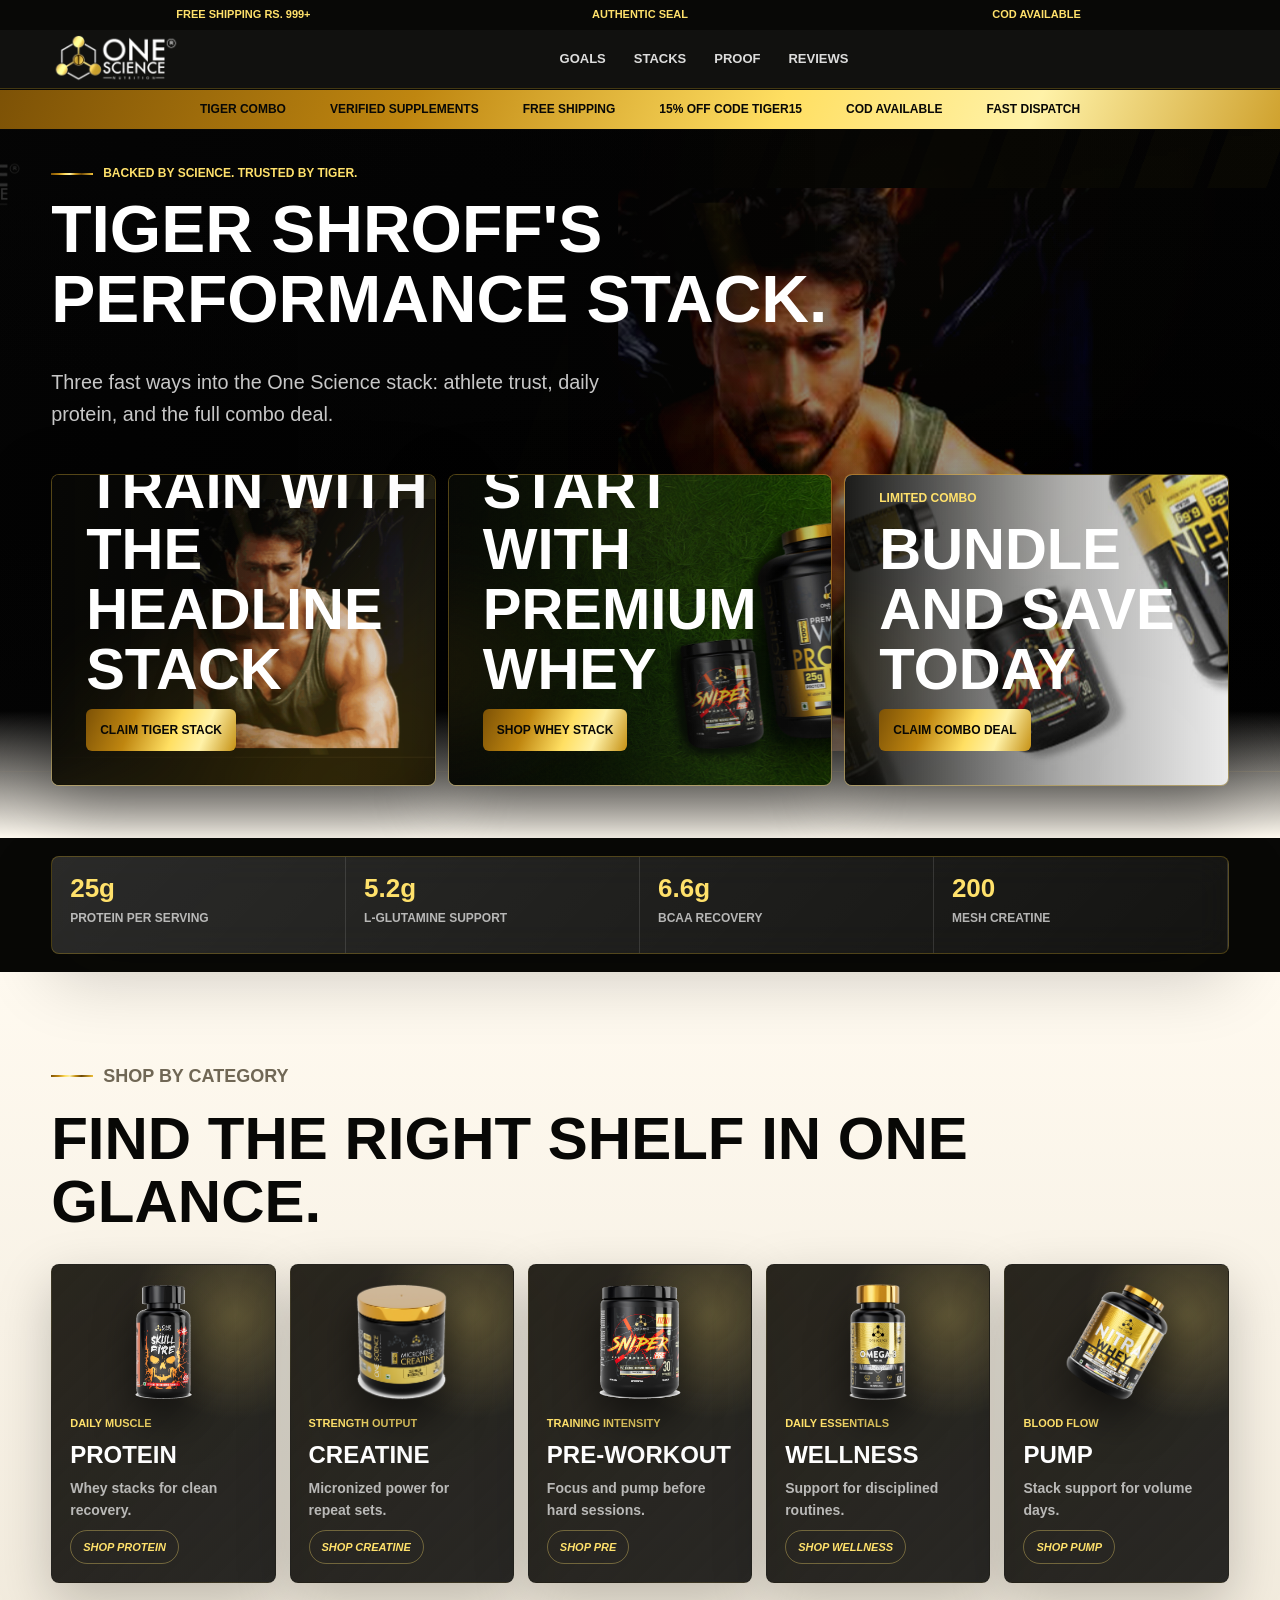
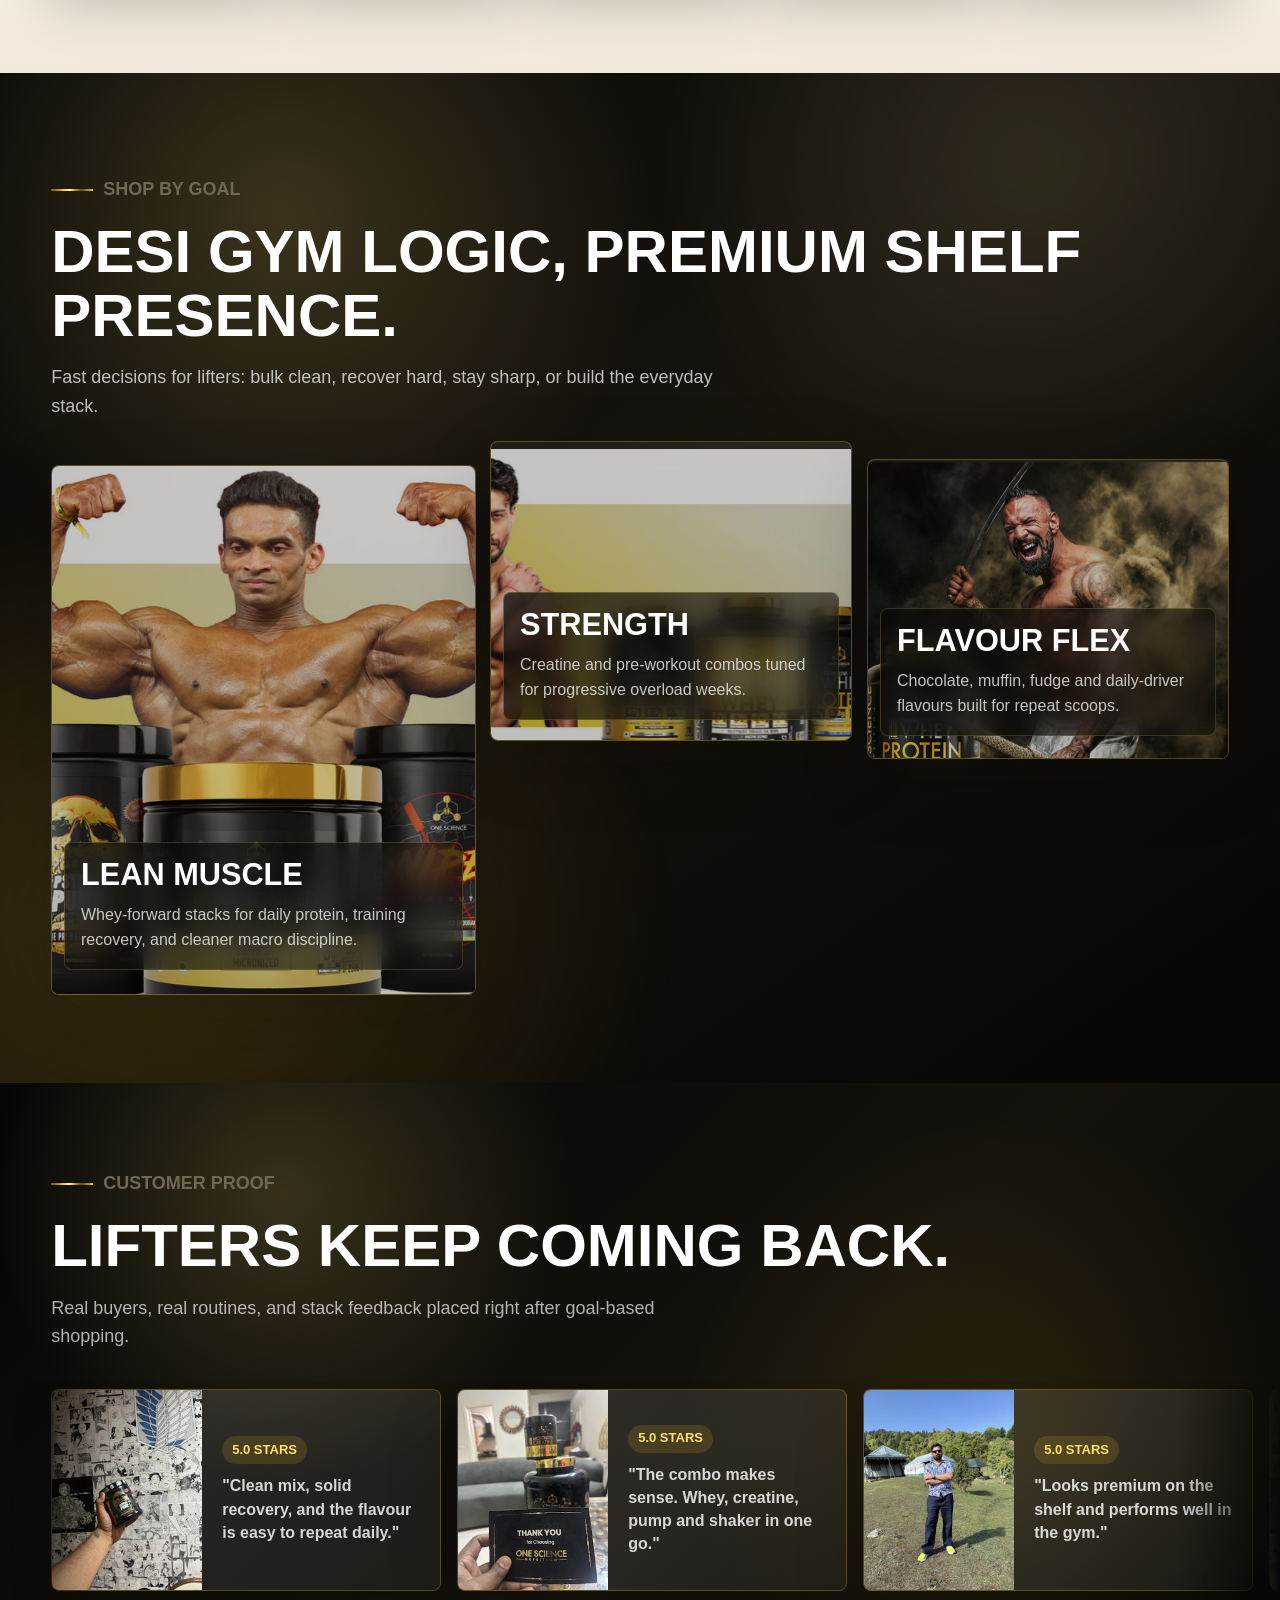
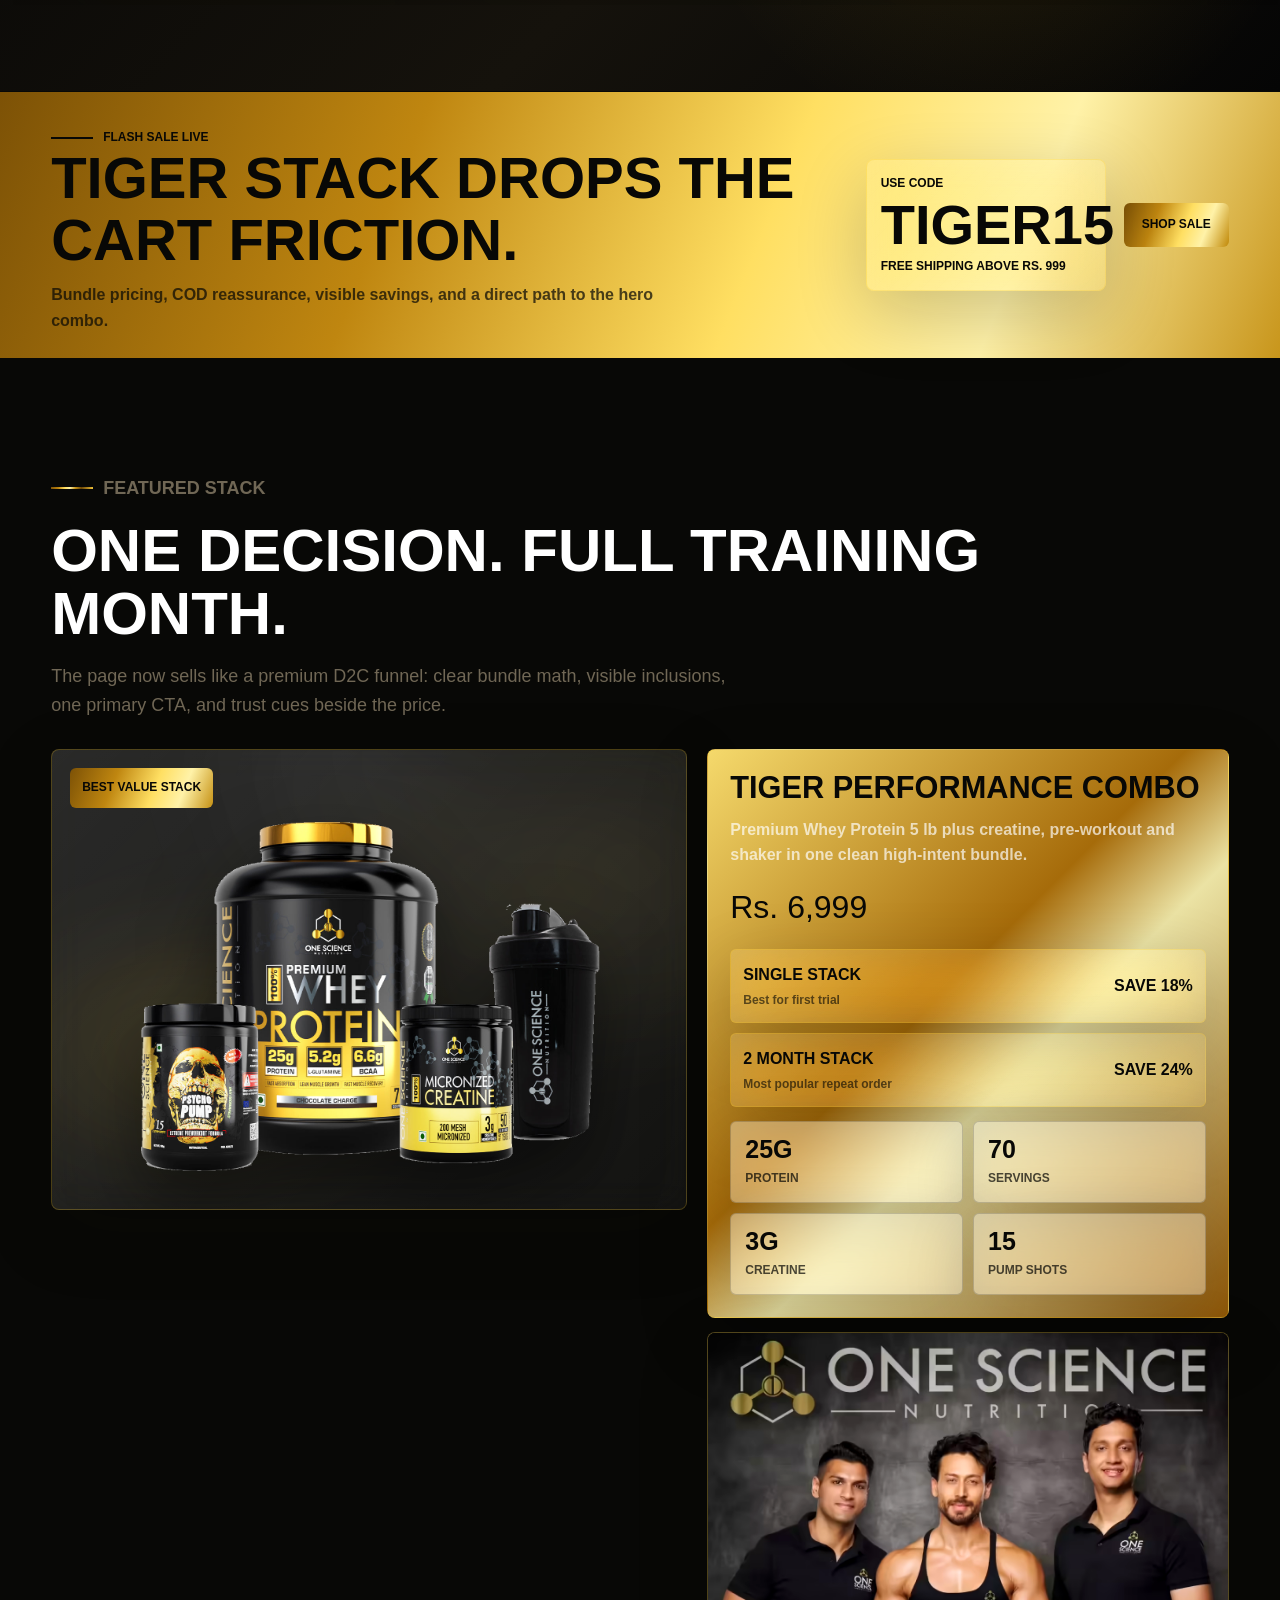
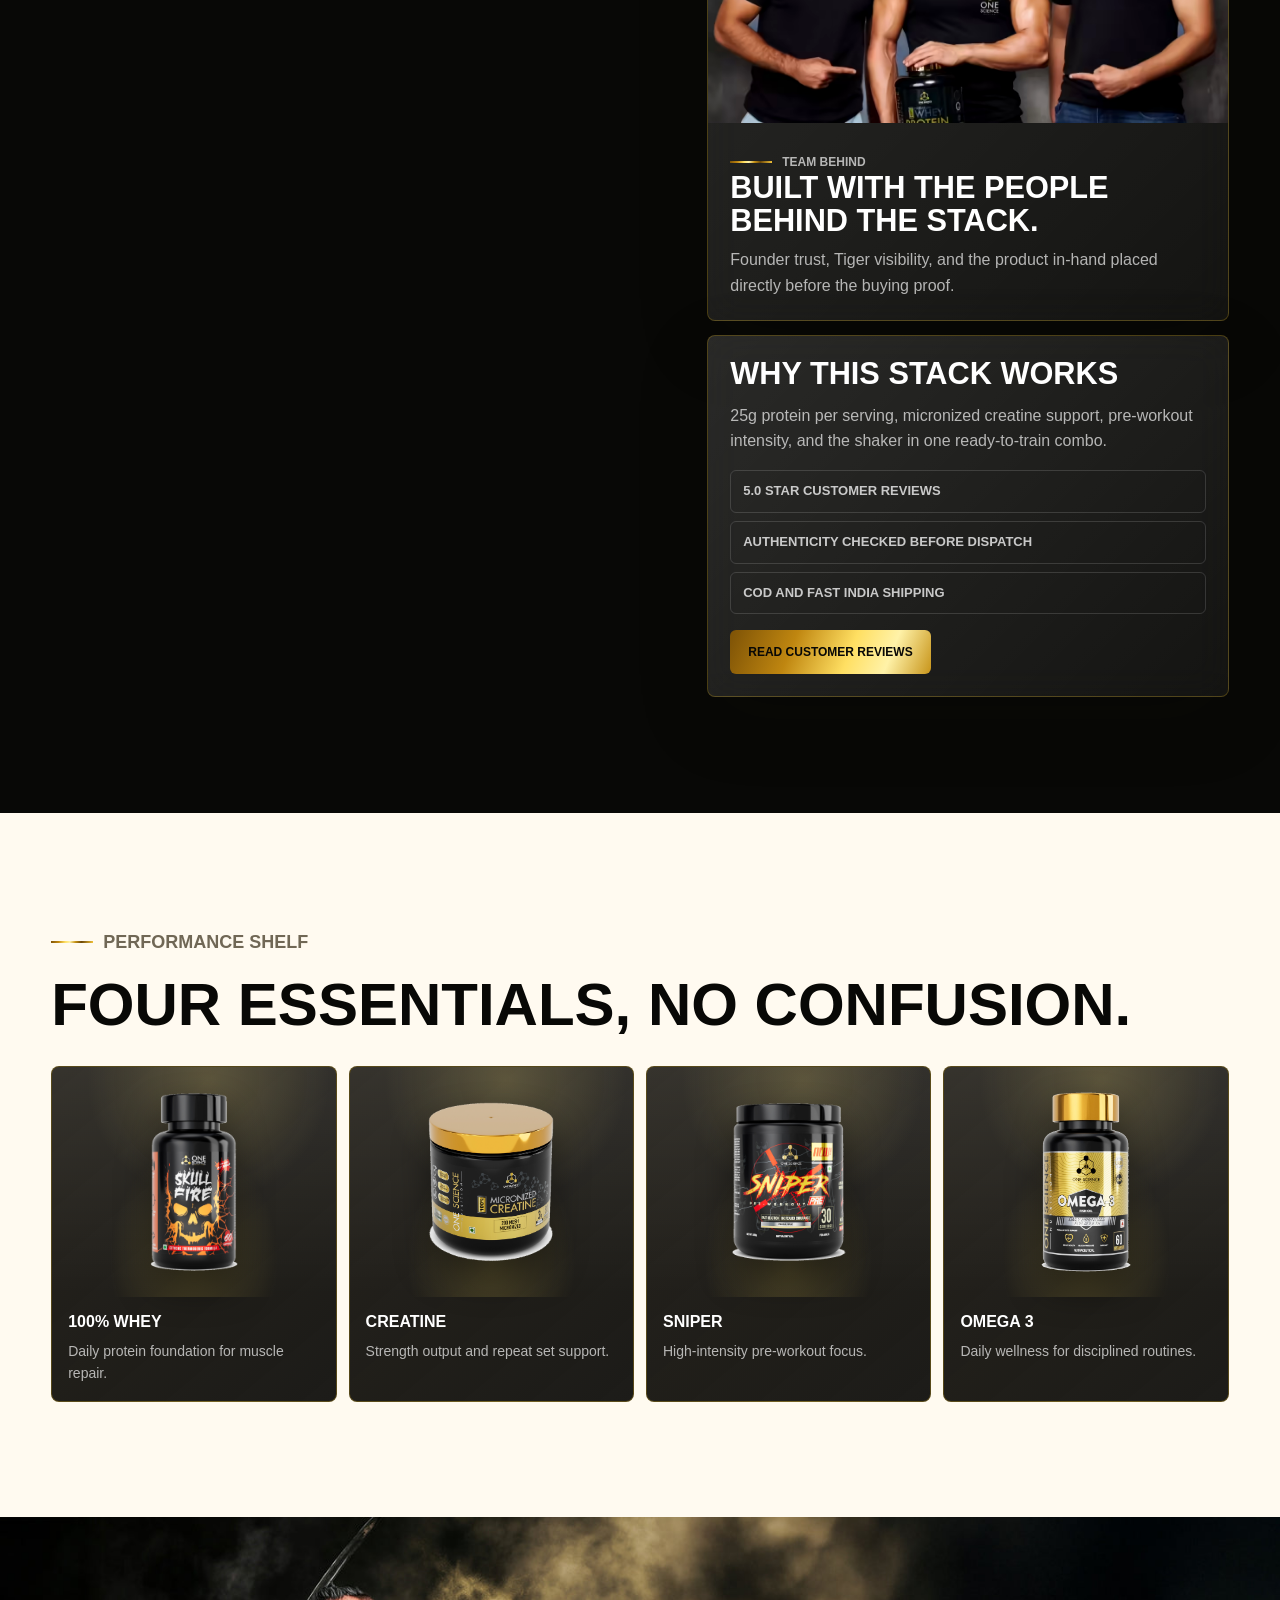
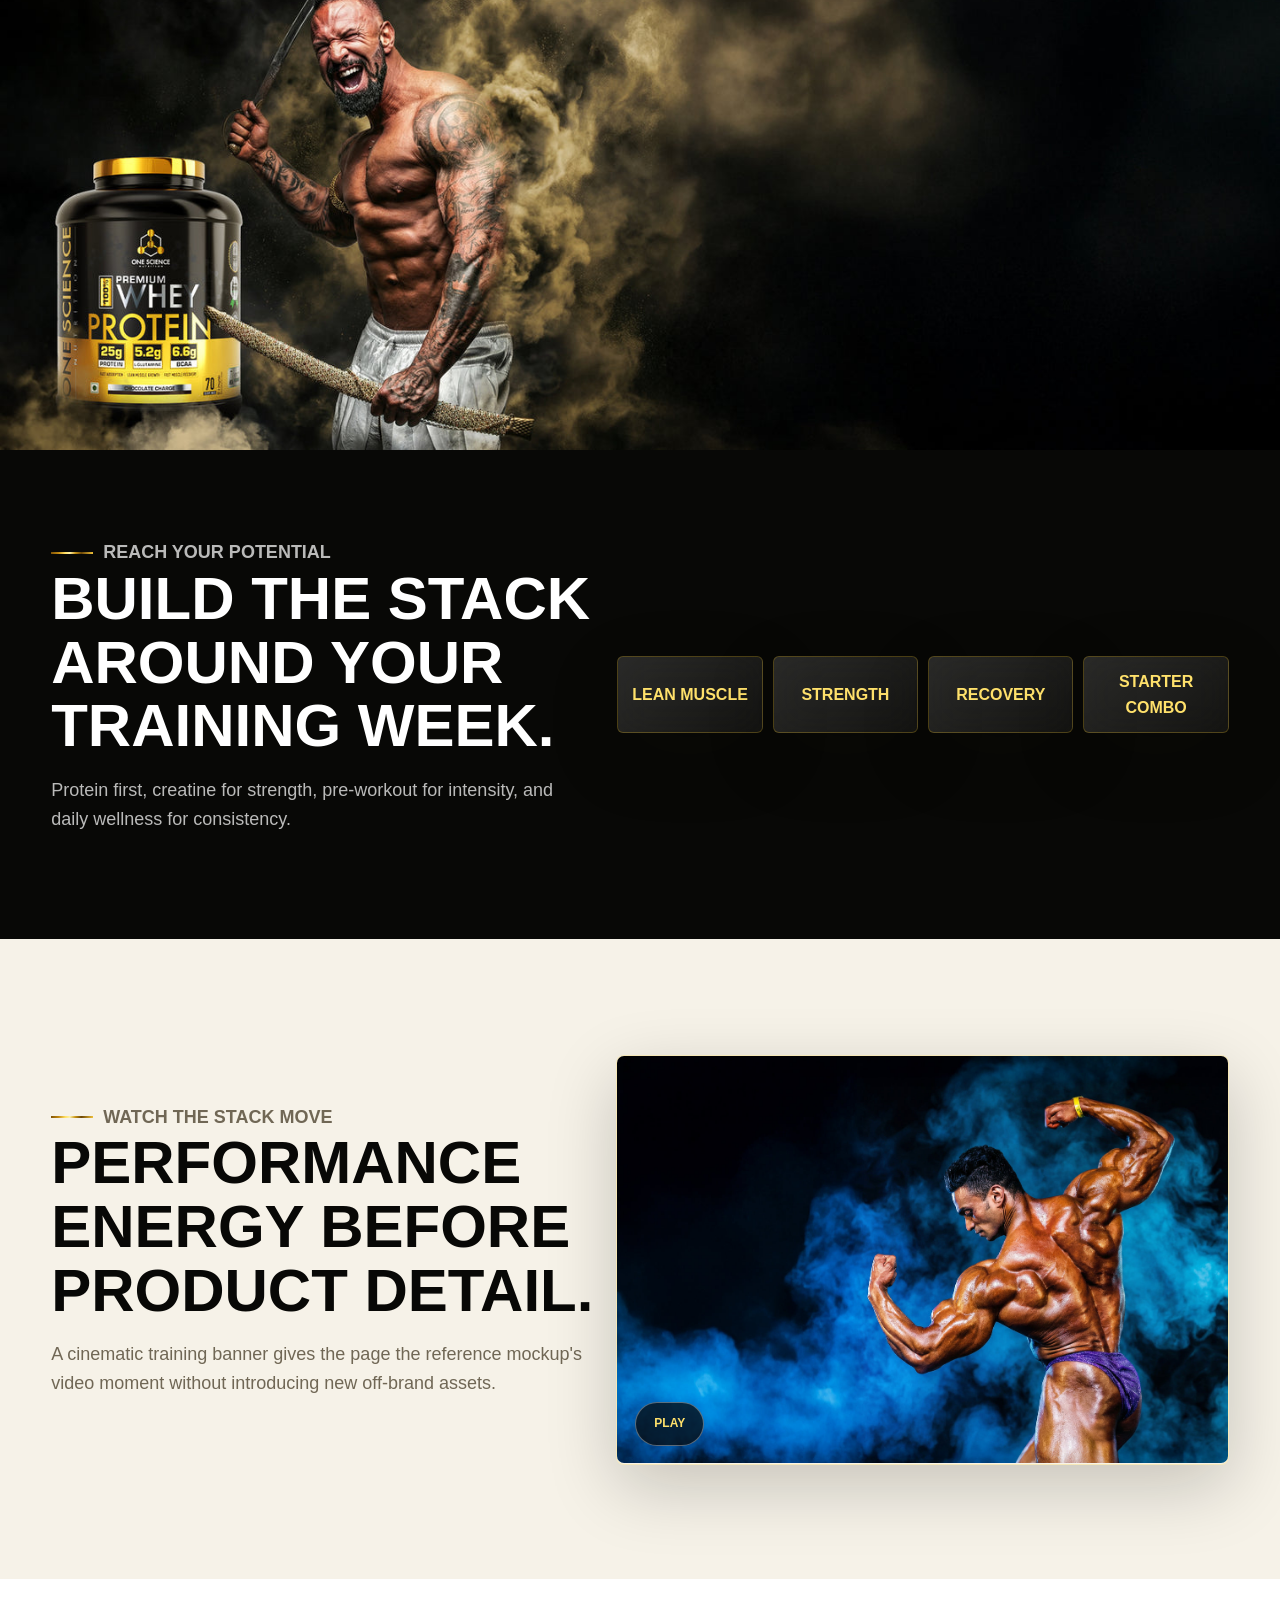
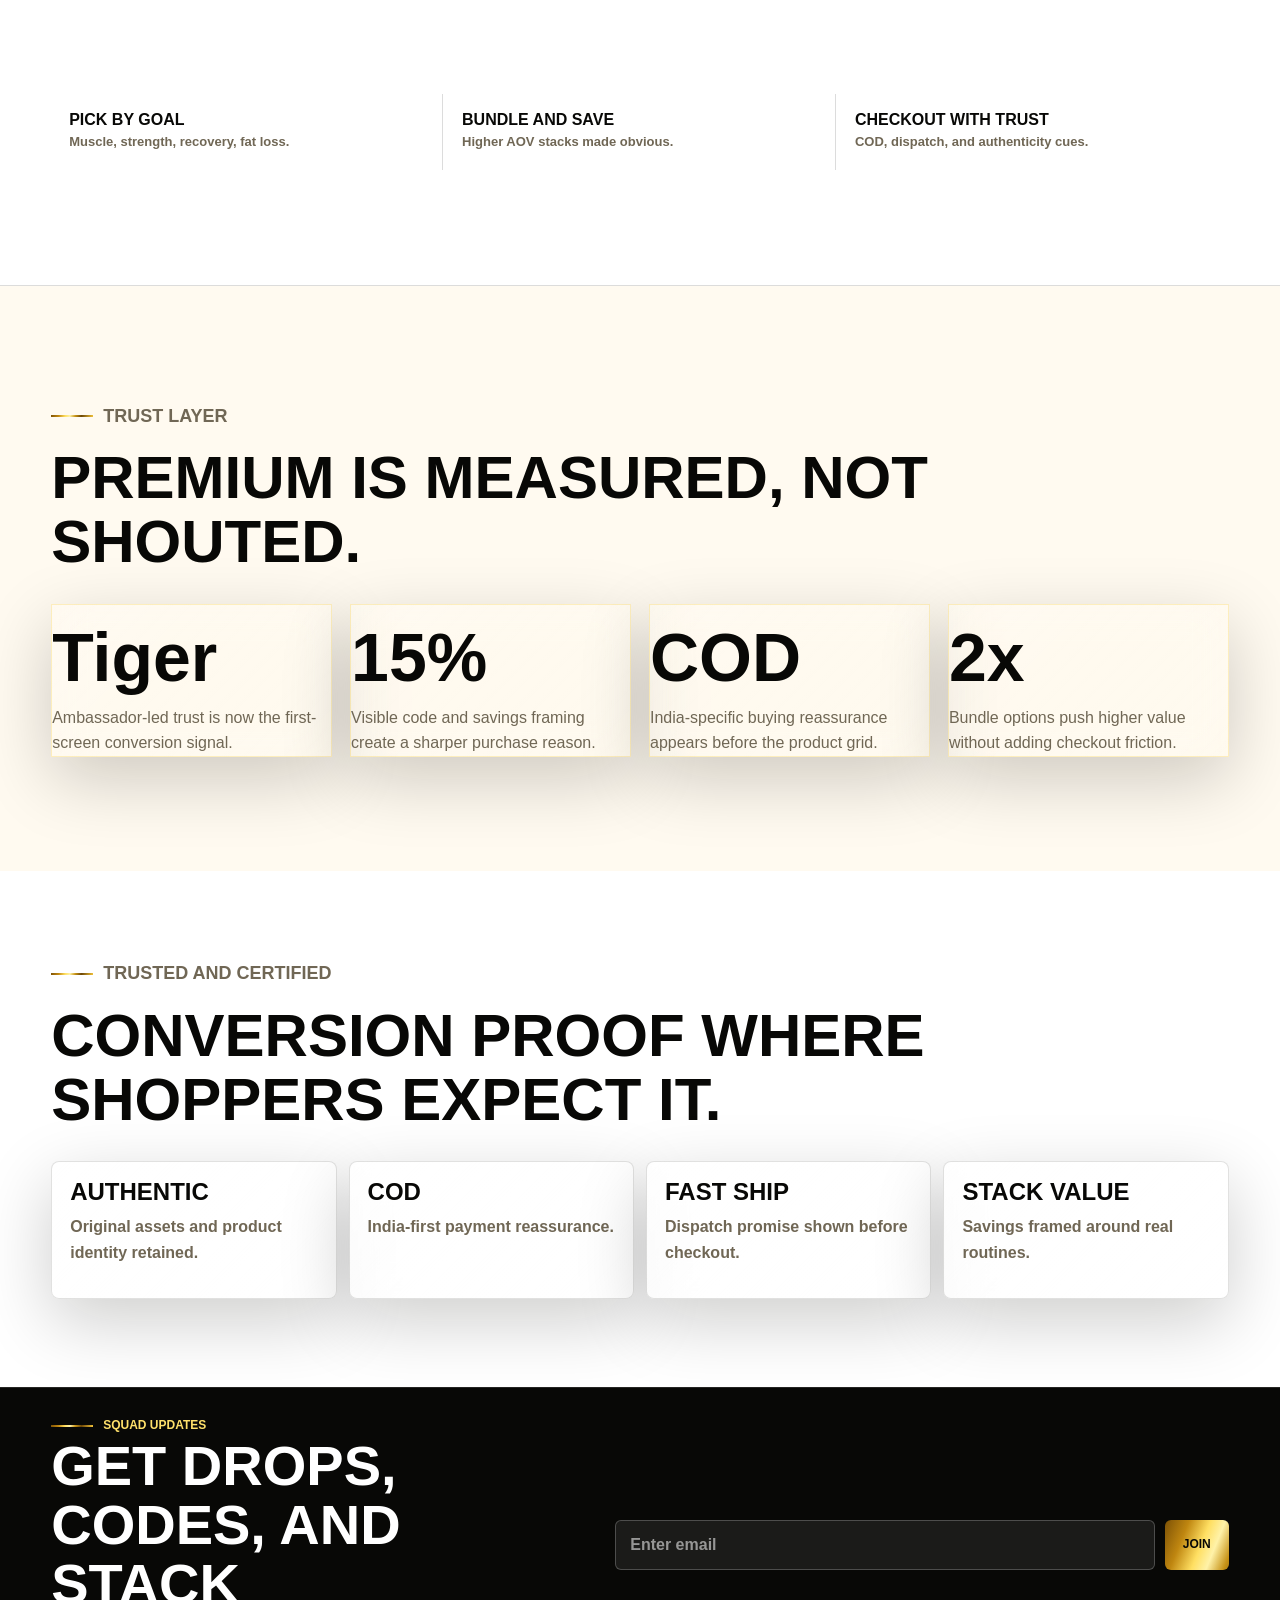
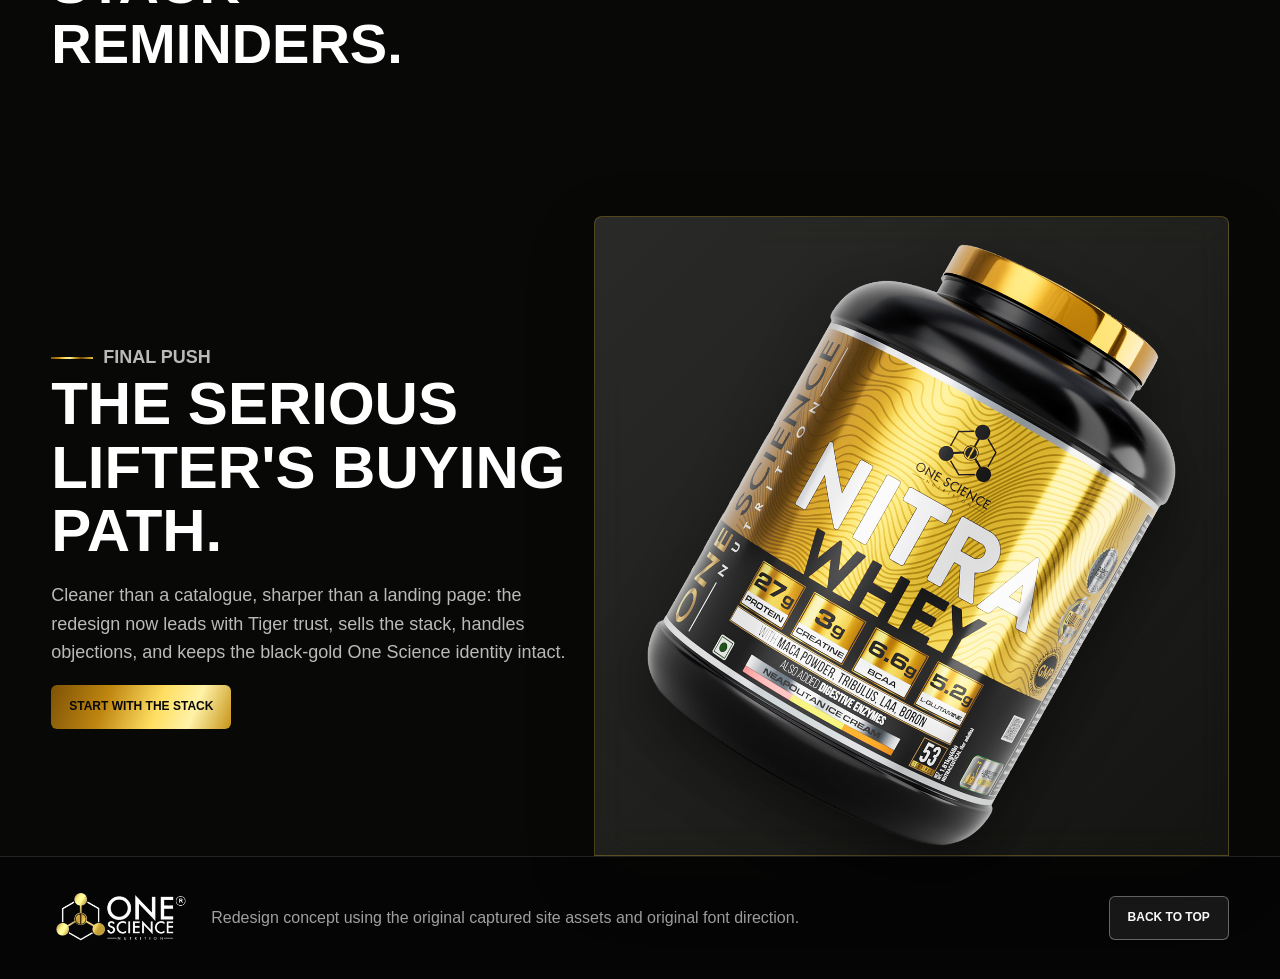
==== index.html @ ec6c4cc1 "Improve mobile hero video framing" ====
<!doctype html>
<html lang="en">
<head>
  <meta charset="utf-8">
  <meta name="viewport" content="width=device-width, initial-scale=1">
  <title>One Science Nutrition - Premium Sports Nutrition India</title>
  <meta name="description" content="A premium redesign concept for One Science Nutrition India using original captured assets.">
  <style>
    @font-face {
      font-family: "Instrument Sans";
      font-weight: 700;
      font-style: normal;
      font-display: swap;
      src: url("https://onesciencenutrition.in/cdn/fonts/instrument_sans/instrumentsans_n7.e4ad9032e203f9a0977786c356573ced65a7419a.woff2") format("woff2");
    }

    @font-face {
      font-family: Figtree;
      font-weight: 400 800;
      font-style: normal;
      font-display: swap;
      src: url("https://onesciencenutrition.in/cdn/fonts/figtree/figtree_n4.3c0838aba1701047e60be6a99a1b0a40ce9b8419.woff2") format("woff2");
    }

    :root {
      --ink: #080806;
      --ink-2: #171511;
      --carbon: #23201a;
      --gold: #f6c31c;
      --gold-2: #ffe16b;
      --gold-metal: linear-gradient(112deg, #7d5206 0%, #bf8610 18%, #ffdf62 34%, #fff2a8 45%, #c69216 58%, #6c4706 72%, #f4c43a 100%);
      --gold-metal-soft: linear-gradient(135deg, rgba(255, 226, 112, .96), rgba(184, 119, 11, .9) 44%, rgba(255, 246, 178, .92) 58%, rgba(156, 95, 8, .92));
      --smoke: #f6f2e8;
      --paper: #fffaf0;
      --line: rgba(8, 8, 6, .14);
      --muted: #706755;
      --white: #fff;
      --green: #1b7f3b;
      --red: #d02a1d;
      --max: 1440px;
      --gutter: clamp(16px, 4vw, 56px);
      --radius: 8px;
      --shadow: 0 18px 48px rgba(8, 8, 6, .18);
    }

    * {
      box-sizing: border-box;
    }

    *::before,
    *::after {
      box-sizing: border-box;
    }

    html {
      scroll-behavior: smooth;
    }

    body {
      margin: 0;
      color: var(--ink);
      background: var(--paper);
      font-family: Figtree, Inter, -apple-system, BlinkMacSystemFont, "Segoe UI", Arial, sans-serif;
      font-size: 16px;
      line-height: 1.6;
      overflow-x: hidden;
      text-rendering: optimizeLegibility;
      -webkit-font-smoothing: antialiased;
    }

    img {
      display: block;
      max-width: 100%;
      height: auto;
    }

    a {
      color: inherit;
      text-decoration: none;
    }

    button,
    .button {
      min-height: 44px;
      border: 0;
      border-radius: 6px;
      display: inline-flex;
      align-items: center;
      justify-content: center;
      gap: 10px;
      padding: 13px 18px;
      background: var(--ink);
      color: var(--gold-2);
      font: 800 12px/1.15 Figtree, Inter, sans-serif;
      text-transform: uppercase;
      letter-spacing: 0;
      text-align: center;
      white-space: normal;
      cursor: pointer;
      transition: transform .18s ease, background .18s ease, color .18s ease;
    }

    button:hover,
    .button:hover {
      transform: translateY(-2px);
      background: #000;
    }

    button:focus-visible,
    a:focus-visible {
      outline: 3px solid var(--green);
      outline-offset: 4px;
    }

    .shell {
      width: min(var(--max), 100%);
      margin: 0 auto;
      padding-inline: var(--gutter);
    }

    .utility {
      background: var(--ink);
      color: var(--gold-2);
      font-size: 11px;
      font-weight: 800;
      text-transform: uppercase;
    }

    .utility .shell {
      min-height: 30px;
      display: flex;
      align-items: center;
      justify-content: space-between;
      gap: 12px;
      text-align: center;
    }

    .utility span {
      flex: 1 1 0;
      white-space: nowrap;
    }

    .nav {
      position: sticky;
      top: 0;
      z-index: 10;
      background: rgba(8, 8, 6, .96);
      border-bottom: 1px solid rgba(246, 195, 28, .22);
      backdrop-filter: blur(18px);
    }

    .nav .shell {
      min-height: 58px;
      display: grid;
      grid-template-columns: auto 1fr auto;
      align-items: center;
      gap: 18px;
    }

    .logo {
      width: 128px;
      filter: brightness(1.08) contrast(1.08);
    }

    .links {
      display: none;
      justify-content: center;
      gap: 28px;
      font-size: 13px;
      font-weight: 800;
      text-transform: uppercase;
    }

    .links a {
      min-width: 44px;
      min-height: 38px;
      display: inline-flex;
      align-items: center;
      justify-content: center;
      color: rgba(255, 255, 255, .86);
    }

    .nav-actions {
      display: none;
    }

    .hero {
      min-height: 0;
      padding-block: 0;
      background:
        radial-gradient(circle at 70% 10%, rgba(246, 195, 28, .18), transparent 30%),
        linear-gradient(135deg, #050505 0%, #100e0a 52%, #050505 100%);
      color: var(--white);
      position: relative;
      display: grid;
      align-items: center;
      overflow: hidden;
    }

    .hero-video {
      position: absolute;
      inset: 0;
      z-index: 0;
      width: 100%;
      height: 100%;
      object-fit: cover;
      object-position: center;
      opacity: .86;
      filter: saturate(1.15) contrast(1.08);
    }

    .hero::before {
      content: "";
      position: absolute;
      inset: 0;
      z-index: 1;
      background:
        linear-gradient(90deg, rgba(5, 5, 5, .68), rgba(5, 5, 5, .34) 44%, rgba(5, 5, 5, .08) 100%),
        linear-gradient(180deg, rgba(5, 5, 5, .46), rgba(5, 5, 5, .12) 48%, rgba(5, 5, 5, .58));
      pointer-events: none;
    }

    .hero::after {
      content: "";
      position: absolute;
      inset: auto 0 0;
      height: 18%;
      z-index: 2;
      background: linear-gradient(0deg, var(--paper), rgba(255, 250, 240, 0));
      pointer-events: none;
    }

    .hero .shell {
      position: relative;
      z-index: 3;
      padding-block: clamp(22px, 3.4vw, 42px) clamp(30px, 4vw, 58px);
      display: grid;
      gap: clamp(16px, 2vw, 24px);
    }

    .hero-layout {
      display: grid;
      gap: 18px;
      align-items: end;
    }

    .hero-main {
      display: grid;
      gap: 14px;
      max-width: 780px;
    }

    .hero-heading {
      display: grid;
      gap: 12px;
      max-width: 1040px;
    }

    .hero-banner-grid {
      display: grid;
      gap: 14px;
      margin-top: 0;
    }

    .hero-banner-card {
      min-height: 310px;
      position: relative;
      isolation: isolate;
      overflow: hidden;
      border: 1px solid rgba(246, 195, 28, .28);
      border-radius: var(--radius);
      background: rgba(255, 255, 255, .08);
      color: var(--white);
      box-shadow: 0 24px 70px rgba(0, 0, 0, .35);
      backdrop-filter: blur(18px) saturate(1.22);
    }

    .hero-banner-card::before {
      content: "";
      position: absolute;
      inset: 0;
      z-index: 1;
      background:
        linear-gradient(90deg, rgba(8, 8, 6, .92), rgba(8, 8, 6, .34) 58%, rgba(8, 8, 6, .08));
      pointer-events: none;
    }

    .hero-banner-card::after {
      content: "";
      position: absolute;
      inset: -28% -18%;
      z-index: 1;
      background:
        radial-gradient(ellipse at 18% 56%, rgba(246, 195, 28, .28), transparent 28%),
        radial-gradient(ellipse at 58% 20%, rgba(255, 225, 107, .18), transparent 30%),
        radial-gradient(ellipse at 72% 76%, rgba(255, 255, 255, .1), transparent 26%);
      filter: blur(26px);
      opacity: .28;
      mix-blend-mode: screen;
      transform: translate3d(-6%, 2%, 0) scale(1.06);
      pointer-events: none;
    }

    .hero-banner-card img {
      width: 100%;
      height: 100%;
      min-height: 310px;
      object-fit: cover;
      object-position: center;
      transform: translate3d(0, 0, 0) scale(1.01);
      transition: transform .5s ease;
      animation: bannerBottleFloat 7s ease-in-out infinite;
    }

    .hero-banner-card:hover img {
      transform: translate3d(0, -6px, 0) scale(1.04);
    }

    .hero-tiger img {
      object-position: 62% center;
    }

    .hero-tiger::after {
      inset: -34% -38%;
      background:
        radial-gradient(ellipse at 20% 82%, rgba(255, 226, 112, .32), transparent 24%),
        radial-gradient(ellipse at 42% 48%, rgba(246, 195, 28, .26), transparent 34%),
        radial-gradient(ellipse at 64% 28%, rgba(255, 236, 145, .2), transparent 30%),
        radial-gradient(ellipse at 78% 74%, rgba(187, 137, 42, .18), transparent 34%);
      background-size: 130% 130%, 160% 160%, 145% 145%, 170% 170%;
      filter: blur(22px);
      opacity: .76;
      animation: tigerDustFlow 12s ease-in-out infinite alternate;
    }

    .hero-banner-copy {
      position: absolute;
      left: clamp(18px, 4vw, 34px);
      bottom: clamp(18px, 4vw, 34px);
      z-index: 2;
      display: grid;
      gap: 10px;
      width: min(460px, calc(100% - 36px));
    }

    @keyframes tigerDustFlow {
      0% {
        background-position: 0% 82%, 30% 48%, 62% 18%, 88% 78%;
        transform: translate3d(-9%, 5%, 0) scale(1.04) rotate(-1deg);
        opacity: .42;
      }
      36% {
        background-position: 16% 70%, 46% 36%, 74% 28%, 70% 62%;
        transform: translate3d(3%, -5%, 0) scale(1.14) rotate(2deg);
        opacity: .82;
      }
      70% {
        background-position: 30% 92%, 62% 54%, 90% 16%, 58% 80%;
        transform: translate3d(10%, 1%, 0) scale(1.08) rotate(-2deg);
        opacity: .62;
      }
      100% {
        background-position: 48% 74%, 80% 42%, 100% 30%, 42% 68%;
        transform: translate3d(16%, -3%, 0) scale(1.18) rotate(3deg);
        opacity: .74;
      }
    }

    @keyframes bannerBottleFloat {
      0%, 100% {
        transform: translate3d(0, 0, 0) scale(1.01);
      }
      50% {
        transform: translate3d(0, -8px, 0) scale(1.025);
      }
    }

    .hero-banner-copy small {
      color: var(--gold-2);
      font-size: 12px;
      font-weight: 900;
      text-transform: uppercase;
    }

    .hero-banner-copy b {
      font-family: "Instrument Sans", Figtree, sans-serif;
      font-size: clamp(28px, 4.8vw, 58px);
      line-height: 1.04;
      text-transform: uppercase;
      overflow-wrap: break-word;
    }

    .hero-banner-copy em {
      width: fit-content;
      min-height: 42px;
      border-radius: 6px;
      display: inline-flex;
      align-items: center;
      padding: 0 14px;
      background: var(--gold-metal);
      background-size: 180% 100%;
      color: var(--ink);
      font-style: normal;
      font-size: 12px;
      font-weight: 900;
      text-transform: uppercase;
    }

    .kicker {
      display: flex;
      flex-wrap: wrap;
      align-items: center;
      gap: 10px;
      margin: 0;
      color: var(--gold-2);
      font-size: 12px;
      font-weight: 800;
      text-transform: uppercase;
    }

    .kicker::before {
      content: "";
      width: 42px;
      height: 2px;
      background: var(--gold-metal);
    }

    h1,
    h2,
    h3 {
      font-family: "Instrument Sans", Figtree, sans-serif;
      line-height: 1.06;
      letter-spacing: 0;
      margin: 0;
      overflow-wrap: break-word;
    }

    h1 {
      max-width: 960px;
      font-size: clamp(34px, 5.2vw, 66px);
      text-transform: uppercase;
    }

    h2 {
      font-size: clamp(30px, 5.3vw, 60px);
      text-transform: uppercase;
    }

    h3 {
      font-size: clamp(21px, 2.4vw, 32px);
      text-transform: uppercase;
    }

    .hero-copy {
      max-width: 590px;
      color: rgba(255, 255, 255, .78);
      font-size: clamp(16px, 1.55vw, 20px);
    }

    .hero-actions {
      display: flex;
      flex-wrap: wrap;
      gap: 12px;
    }

    .hero-title-rail {
      display: flex;
      flex-wrap: wrap;
      gap: 8px;
      max-width: 720px;
    }

    .hero-title-rail span {
      min-height: 36px;
      border: 1px solid rgba(246, 195, 28, .44);
      border-radius: 999px;
      display: inline-flex;
      align-items: center;
      padding: 0 13px;
      background: rgba(8, 8, 6, .54);
      color: var(--gold-2);
      font-size: 12px;
      font-weight: 900;
      text-transform: uppercase;
      backdrop-filter: blur(10px);
    }

    .banner-head-reel {
      display: grid;
      gap: 12px;
      margin-top: 0;
    }

    .banner-head-top {
      display: flex;
      flex-wrap: wrap;
      gap: 12px;
      align-items: end;
      justify-content: space-between;
    }

    .banner-head-top h2 {
      max-width: 760px;
      font-size: clamp(24px, 3.7vw, 44px);
    }

    .banner-dots {
      display: flex;
      gap: 7px;
      padding-bottom: 4px;
    }

    .banner-dots span {
      width: 26px;
      height: 4px;
      border-radius: 999px;
      background: rgba(255, 255, 255, .36);
    }

    .banner-dots span:first-child {
      background: var(--gold-metal);
    }

    .banner-window {
      overflow: hidden;
      border-radius: var(--radius);
      border: 1px solid rgba(246, 195, 28, .36);
      background: rgba(8, 8, 6, .7);
      box-shadow: 0 24px 70px rgba(0, 0, 0, .35);
    }

    .banner-track {
      display: flex;
      width: 300%;
      animation: bannerCycle 15s ease-in-out infinite;
    }

    .banner-track .promo-banner {
      width: 33.333%;
      min-height: 218px;
      border-radius: 0;
      box-shadow: none;
      flex: 0 0 33.333%;
    }

    .banner-track .promo-banner img {
      min-height: 218px;
    }

    @keyframes bannerCycle {
      0%, 27% {
        transform: translateX(0);
      }
      34%, 61% {
        transform: translateX(-33.333%);
      }
      68%, 94% {
        transform: translateX(-66.666%);
      }
      100% {
        transform: translateX(0);
      }
    }

    .button.gold {
      background: var(--gold-metal);
      background-size: 180% 100%;
      color: var(--ink);
    }

    .button.ghost {
      border: 1px solid rgba(255, 255, 255, .34);
      background: rgba(255, 255, 255, .08);
      color: var(--white);
    }

    .hero-panel {
      width: min(100%, 780px);
      display: grid;
      grid-template-columns: repeat(2, minmax(0, 1fr));
      border: 1px solid rgba(255, 255, 255, .18);
      background: rgba(8, 8, 6, .72);
      backdrop-filter: blur(10px);
    }

    .hero-offer {
      width: min(100%, 760px);
      border: 1px solid rgba(246, 195, 28, .38);
      border-radius: var(--radius);
      background: rgba(8, 8, 6, .84);
      box-shadow: 0 26px 80px rgba(0, 0, 0, .34);
      padding: 18px;
      backdrop-filter: blur(12px);
    }

    .offer-label {
      display: inline-flex;
      align-items: center;
      gap: 8px;
      min-height: 32px;
      padding: 0 10px;
      border-radius: 999px;
      background: var(--red);
      color: var(--white);
      font-size: 11px;
      font-weight: 900;
      text-transform: uppercase;
    }

    .offer-price {
      display: flex;
      align-items: baseline;
      gap: 12px;
      margin-top: 14px;
    }

    .offer-price strong {
      color: var(--gold-2);
      font: 700 38px/1 "Instrument Sans", Figtree, sans-serif;
    }

    .offer-price s {
      color: rgba(255, 255, 255, .48);
      font-weight: 800;
    }

    .offer-list {
      list-style: none;
      padding: 0;
      margin: 16px 0;
      display: grid;
      gap: 9px;
      color: rgba(255, 255, 255, .78);
      font-weight: 700;
    }

    .hero-offer .button {
      width: 100%;
    }

    .offer-list li::before {
      content: none;
    }

    .trust-row {
      display: grid;
      grid-template-columns: repeat(3, minmax(0, 1fr));
      gap: 8px;
      margin-top: 12px;
    }

    .trust-pill {
      border: 1px solid rgba(255, 255, 255, .14);
      border-radius: 6px;
      padding: 10px 8px;
      color: rgba(255, 255, 255, .74);
      font-size: 11px;
      font-weight: 900;
      text-align: center;
      text-transform: uppercase;
    }

    .hero-stat {
      min-height: 96px;
      padding: 18px;
      border-right: 1px solid rgba(255, 255, 255, .12);
      border-bottom: 1px solid rgba(255, 255, 255, .12);
    }

    .hero-stat b {
      display: block;
      color: var(--gold-2);
      font-size: 26px;
      line-height: 1;
      font-family: "Instrument Sans", Figtree, sans-serif;
    }

    .hero-stat span {
      display: block;
      margin-top: 8px;
      color: rgba(255, 255, 255, .68);
      font-size: 12px;
      font-weight: 800;
      text-transform: uppercase;
    }

    .strip {
      background: var(--gold-metal);
      background-size: 180% 100%;
      border-block: 1px solid var(--ink);
      color: var(--ink);
      overflow: hidden;
    }

    .cro-band {
      background: var(--white);
      border-bottom: 1px solid var(--line);
    }

    .cro-band .shell {
      display: grid;
      gap: 1px;
      padding-block: 0;
    }

    .cro-item {
      display: grid;
      grid-template-columns: 1fr;
      gap: 8px;
      align-items: center;
      min-height: 76px;
      padding: 14px 0;
      border-bottom: 1px solid var(--line);
    }

    .cro-item b {
      display: block;
      font-family: "Instrument Sans", Figtree, sans-serif;
      text-transform: uppercase;
      line-height: 1;
    }

    .cro-item span {
      display: block;
      margin-top: 4px;
      color: var(--muted);
      font-size: 13px;
      font-weight: 700;
    }

    .strip-track {
      display: flex;
      width: 100%;
      justify-content: center;
      gap: clamp(16px, 4vw, 44px);
      animation: none;
    }

    .strip span {
      padding: 10px 0;
      font-size: 12px;
      font-weight: 900;
      text-transform: uppercase;
      white-space: nowrap;
    }

    @keyframes marquee {
      to {
        transform: translateX(-50%);
      }
    }

    .visually-hidden {
      position: absolute;
      width: 1px;
      height: 1px;
      padding: 0;
      margin: -1px;
      overflow: hidden;
      clip: rect(0, 0, 0, 0);
      white-space: nowrap;
      border: 0;
    }

    .stats-band {
      padding-block: 0;
      background: var(--ink);
    }

    .stats-band .shell {
      padding-block: 18px;
    }

    .stats-panel {
      width: 100%;
      border-color: rgba(246, 195, 28, .34);
      border-radius: var(--radius);
      background: #0d0b08;
      box-shadow: var(--shadow);
      overflow: hidden;
    }

    .promo-banner {
      min-height: 260px;
      position: relative;
      isolation: isolate;
      border-radius: var(--radius);
      overflow: hidden;
      background: var(--ink);
      color: var(--white);
      box-shadow: var(--shadow);
    }

    .promo-banner::after {
      content: "";
      position: absolute;
      inset: 0;
      z-index: 0;
      background: linear-gradient(90deg, rgba(8, 8, 6, .82), rgba(8, 8, 6, .22) 62%, rgba(8, 8, 6, .06));
    }

    .promo-banner img {
      width: 100%;
      height: 100%;
      min-height: 260px;
      object-fit: cover;
      transition: transform .5s ease;
    }

    .promo-banner:hover img {
      transform: scale(1.03);
    }

    .banner-copy {
      position: absolute;
      left: clamp(16px, 4vw, 34px);
      bottom: clamp(16px, 4vw, 34px);
      z-index: 1;
      display: grid;
      gap: 8px;
      width: min(430px, calc(100% - 32px));
    }

    .banner-copy small {
      color: var(--gold-2);
      font-size: 12px;
      font-weight: 900;
      text-transform: uppercase;
    }

    .banner-copy b {
      font-family: "Instrument Sans", Figtree, sans-serif;
      font-size: clamp(24px, 3.5vw, 44px);
      line-height: 1.06;
      text-transform: uppercase;
      overflow-wrap: break-word;
    }

    .banner-cta {
      width: fit-content;
      min-height: 40px;
      border-radius: 6px;
      display: inline-flex;
      align-items: center;
      margin-top: 4px;
      padding: 0 13px;
      background: var(--gold-metal);
      background-size: 180% 100%;
      color: var(--ink);
      font-size: 12px;
      font-weight: 900;
      text-transform: uppercase;
    }

    .category-section {
      background:
        linear-gradient(180deg, var(--paper), #f1eadc);
      padding-block: clamp(48px, 7vw, 92px);
    }

    .compact-head {
      grid-template-columns: 1fr;
      margin-bottom: 22px;
    }

    .category-row {
      display: grid;
      grid-template-columns: 1fr;
      gap: 14px;
    }

    .category-pill {
      min-height: 190px;
      border: 1px solid rgba(8, 8, 6, .12);
      border-radius: var(--radius);
      background:
        radial-gradient(circle at 82% 16%, rgba(255, 226, 112, .24), transparent 32%),
        linear-gradient(135deg, rgba(27, 24, 16, .94), rgba(6, 6, 5, .86));
      display: grid;
      grid-template-columns: minmax(0, 1fr) 118px;
      gap: 14px;
      align-items: center;
      padding: 18px;
      box-shadow: 0 20px 54px rgba(8, 8, 6, .22);
      color: var(--white);
      overflow: hidden;
      transition: transform .18s ease, border-color .18s ease, box-shadow .18s ease;
    }

    .category-pill:hover {
      transform: translateY(-3px);
      border-color: rgba(246, 195, 28, .72);
      box-shadow: 0 24px 54px rgba(8, 8, 6, .12);
    }

    .category-pill img {
      width: 100%;
      height: 150px;
      object-fit: contain;
      align-self: center;
      justify-self: end;
      filter: drop-shadow(0 20px 20px rgba(0, 0, 0, .52));
      transform-origin: 50% 80%;
      animation: productBob 6.4s ease-in-out infinite;
    }

    .category-copy {
      display: grid;
      gap: 9px;
      min-width: 0;
    }

    .category-copy small {
      color: var(--gold-2);
      font-size: 11px;
      font-weight: 900;
      text-transform: uppercase;
    }

    .category-copy b {
      color: var(--white);
      font-family: "Instrument Sans", Figtree, sans-serif;
      font-size: clamp(22px, 5vw, 34px);
      font-weight: 700;
      line-height: 1.08;
      text-transform: uppercase;
      overflow-wrap: break-word;
    }

    .category-copy span {
      color: rgba(255, 255, 255, .68);
      font-size: 14px;
      font-weight: 800;
    }

    .category-action {
      width: fit-content;
      min-height: 34px;
      border: 1px solid rgba(255, 226, 112, .34);
      border-radius: 999px;
      display: inline-flex;
      align-items: center;
      padding: 0 12px;
      color: var(--gold-2);
      font-size: 11px;
      font-weight: 900;
      text-transform: uppercase;
    }

    .flash-sale {
      padding-block: 0;
      background: var(--gold-metal);
      background-size: 180% 100%;
      border-block: 1px solid var(--ink);
    }

    .flash-layout {
      display: grid;
      gap: 18px;
      align-items: center;
      padding-block: 24px;
    }

    .flash-layout .kicker {
      color: var(--ink);
    }

    .flash-layout .kicker::before {
      background: var(--ink);
    }

    .flash-layout h2 {
      font-size: clamp(30px, 5vw, 58px);
    }

    .flash-layout p {
      max-width: 640px;
      margin: 12px 0 0;
      color: rgba(8, 8, 6, .72);
      font-weight: 800;
    }

    .flash-deal {
      min-height: 112px;
      border: 1px solid rgba(8, 8, 6, .24);
      border-radius: var(--radius);
      background: rgba(255, 255, 255, .42);
      padding: 14px;
      display: grid;
      align-content: center;
      gap: 4px;
      color: var(--ink);
    }

    .flash-deal span,
    .flash-deal small {
      font-size: 12px;
      font-weight: 900;
      text-transform: uppercase;
    }

    .flash-deal strong {
      font-family: "Instrument Sans", Figtree, sans-serif;
      font-size: clamp(34px, 5vw, 56px);
      line-height: 1;
      overflow-wrap: break-word;
    }

    .goal-quiz {
      background: var(--ink);
      color: var(--white);
      padding-block: clamp(48px, 7vw, 88px);
    }

    .quiz-layout {
      display: grid;
      gap: 24px;
      align-items: center;
    }

    .quiz-layout p {
      max-width: 650px;
      color: rgba(255, 255, 255, .72);
      font-size: 18px;
    }

    .quiz-actions {
      display: grid;
      grid-template-columns: repeat(2, minmax(0, 1fr));
      gap: 10px;
    }

    .quiz-chip {
      min-height: 58px;
      border: 1px solid rgba(246, 195, 28, .34);
      border-radius: 6px;
      display: grid;
      place-items: center;
      padding: 12px;
      color: var(--gold-2);
      font-weight: 900;
      text-align: center;
      text-transform: uppercase;
    }

    .video-proof {
      background: var(--smoke);
    }

    .video-layout {
      display: grid;
      gap: 22px;
      align-items: center;
    }

    .video-copy p {
      max-width: 580px;
      color: var(--muted);
      font-size: 18px;
    }

    .video-frame {
      position: relative;
      min-height: 260px;
      border-radius: var(--radius);
      overflow: hidden;
      background: var(--ink);
      box-shadow: var(--shadow);
    }

    .video-frame img {
      width: 100%;
      height: 100%;
      min-height: 260px;
      object-fit: cover;
    }

    .play-mark {
      position: absolute;
      left: 18px;
      bottom: 18px;
      min-height: 44px;
      border: 1px solid rgba(255, 255, 255, .34);
      border-radius: 999px;
      display: inline-flex;
      align-items: center;
      padding: 0 18px;
      background: rgba(8, 8, 6, .72);
      color: var(--gold-2);
      font-size: 12px;
      font-weight: 900;
      text-transform: uppercase;
    }

    .cert-section {
      background: var(--white);
      padding-block: clamp(48px, 7vw, 88px);
    }

    .cert-grid {
      display: grid;
      gap: 12px;
    }

    .cert-item {
      border: 1px solid var(--line);
      border-radius: var(--radius);
      padding: 18px;
      background: var(--paper);
      min-height: 138px;
    }

    .cert-item b {
      display: block;
      font-family: "Instrument Sans", Figtree, sans-serif;
      font-size: 24px;
      line-height: 1;
      text-transform: uppercase;
    }

    .cert-item span {
      display: block;
      margin-top: 10px;
      color: var(--muted);
      font-weight: 700;
    }

    .newsletter {
      padding-block: 0;
      background: var(--ink);
      color: var(--white);
      border-top: 1px solid rgba(255, 255, 255, .12);
    }

    .newsletter-layout {
      display: grid;
      gap: 20px;
      align-items: center;
      padding-block: 28px;
    }

    .newsletter h2 {
      font-size: clamp(28px, 5vw, 56px);
    }

    .newsletter-form {
      display: grid;
      gap: 10px;
    }

    .newsletter-form input {
      min-height: 50px;
      width: 100%;
      border: 1px solid rgba(255, 255, 255, .22);
      border-radius: 6px;
      padding: 0 14px;
      background: rgba(255, 255, 255, .08);
      color: var(--white);
      font: 800 16px/1 Figtree, sans-serif;
    }

    .newsletter-form input::placeholder {
      color: rgba(255, 255, 255, .54);
    }

    .hero-offer,
    .stats-panel,
    .flash-deal,
    .spotlight,
    .info-card,
    .goal-card,
    .proof-card,
    .review-card,
    .cert-item,
    .video-frame,
    .kit-image,
    .bundle-option,
    .metric,
    .quiz-chip {
      border: 1px solid rgba(246, 195, 28, .22);
      background:
        linear-gradient(135deg, rgba(255, 255, 255, .12), rgba(255, 255, 255, .04));
      box-shadow: 0 22px 70px rgba(8, 8, 6, .18);
      backdrop-filter: blur(18px) saturate(1.18);
    }

    .cert-item {
      border-color: rgba(8, 8, 6, .12);
      background:
        linear-gradient(135deg, rgba(255, 255, 255, .78), rgba(255, 255, 255, .42));
    }

    section {
      padding-block: clamp(60px, 9vw, 124px);
    }

    .section-head {
      display: grid;
      gap: 16px;
      margin-bottom: 30px;
    }

    .section-head p {
      max-width: 680px;
      margin: 0;
      color: var(--muted);
      font-size: 18px;
    }

    .goal-grid {
      display: grid;
      gap: 14px;
    }

    #goals {
      position: relative;
      overflow: hidden;
      background:
        radial-gradient(circle at 22% 14%, rgba(255, 226, 112, .18), transparent 28%),
        linear-gradient(145deg, #090807 0%, #17130d 46%, #050505 100%);
      color: var(--white);
      padding-block: clamp(54px, 8vw, 110px);
    }

    #goals::before {
      content: "";
      position: absolute;
      inset: -18% -8%;
      background:
        radial-gradient(ellipse at 18% 74%, rgba(246, 195, 28, .2), transparent 30%),
        radial-gradient(ellipse at 76% 18%, rgba(255, 242, 168, .14), transparent 24%);
      filter: blur(28px);
      opacity: .8;
      transform: translate3d(0, calc(var(--goal-parallax, 0) * -18px), 0);
      pointer-events: none;
    }

    #goals .shell {
      position: relative;
      z-index: 1;
    }

    #goals .section-head p:not(.kicker) {
      color: rgba(255, 255, 255, .72);
    }

    .goal-card {
      min-height: 300px;
      position: relative;
      isolation: isolate;
      border-radius: var(--radius);
      overflow: hidden;
      background: var(--ink);
      color: var(--white);
      box-shadow: var(--shadow);
      transform: translate3d(0, calc(var(--goal-card-shift, 0px) + (var(--goal-parallax, 0) * var(--goal-depth, 0px))), 0);
      transition: transform .18s ease, border-color .18s ease;
      will-change: transform;
    }

    .goal-card img {
      position: absolute;
      inset: 0;
      width: 100%;
      height: 100%;
      object-fit: cover;
      opacity: .74;
      transform: scale(1.12) translate3d(0, calc(var(--goal-parallax, 0) * var(--image-depth, -18px)), 0);
      transition: transform .5s ease;
      will-change: transform;
    }

    .goal-card:hover img {
      transform: scale(1.17) translate3d(0, calc(var(--goal-parallax, 0) * var(--image-depth, -18px)), 0);
    }

    .goal-card::after {
      content: "";
      position: absolute;
      inset: 0;
      z-index: -1;
      background:
        linear-gradient(0deg, rgba(8, 8, 6, .94), rgba(8, 8, 6, .58) 30%, rgba(8, 8, 6, .08) 70%),
        linear-gradient(90deg, rgba(8, 8, 6, .52), rgba(8, 8, 6, 0));
    }

    .goal-card-content {
      position: absolute;
      inset: auto 12px 12px;
      border: 1px solid rgba(255, 226, 112, .18);
      border-radius: 8px;
      padding: 16px;
      background: linear-gradient(135deg, rgba(8, 8, 6, .74), rgba(8, 8, 6, .48));
      backdrop-filter: blur(12px);
      z-index: 1;
      transform: translate3d(0, calc(var(--goal-parallax, 0) * var(--copy-depth, 10px)), 0);
      will-change: transform;
    }

    .goal-card p {
      margin: 10px 0 0;
      color: rgba(255, 255, 255, .75);
      max-width: 390px;
    }

    .featured {
      background: var(--ink);
      color: var(--white);
    }

    .product-stage {
      display: grid;
      gap: 20px;
      align-items: start;
    }

    .spotlight {
      width: min(100%, 640px);
      justify-self: center;
      border-radius: var(--radius);
      background:
        radial-gradient(circle at 28% 16%, rgba(246, 195, 28, .26), transparent 30%),
        linear-gradient(140deg, #16130d, #050505 70%);
      min-height: 448px;
      padding: clamp(18px, 3.2vw, 34px);
      display: grid;
      place-items: center;
      align-items: center;
      position: relative;
      overflow: hidden;
    }

    .spotlight::before,
    .spotlight::after {
      content: "";
      position: absolute;
      inset: -18%;
      z-index: 1;
      background:
        radial-gradient(ellipse at 28% 62%, rgba(246, 195, 28, .2), transparent 28%),
        radial-gradient(ellipse at 72% 36%, rgba(255, 225, 107, .13), transparent 32%),
        radial-gradient(ellipse at 45% 18%, rgba(255, 255, 255, .08), transparent 24%);
      filter: blur(28px);
      opacity: .48;
      mix-blend-mode: screen;
      pointer-events: none;
    }

    .spotlight::after {
      opacity: .34;
      transform: translate3d(8%, -4%, 0);
    }

    .spotlight img {
      position: relative;
      z-index: 2;
      width: min(82%, 660px);
      max-height: 390px;
      margin: 34px auto 0;
      object-fit: contain;
      filter: drop-shadow(0 34px 34px rgba(0, 0, 0, .5));
      transform-origin: 50% 82%;
      animation: heroProductFloat 6.8s ease-in-out infinite;
    }

    .spotlight-badge {
      position: absolute;
      z-index: 4;
      top: 18px;
      left: 18px;
      background: var(--gold-metal);
      background-size: 180% 100%;
      color: var(--ink);
      padding: 10px 12px;
      border-radius: 6px;
      font-size: 12px;
      font-weight: 900;
      text-transform: uppercase;
    }

    .product-info {
      display: grid;
      gap: 14px;
    }

    .info-card {
      border-radius: var(--radius);
      background: #12100c;
      border: 1px solid rgba(255, 255, 255, .12);
      padding: 22px;
    }

    .buy-box {
      background: var(--gold-metal-soft);
      color: var(--ink);
      border: 0;
    }

    .buy-box p {
      color: rgba(8, 8, 6, .72);
      font-weight: 700;
    }

    .buy-box .price {
      color: var(--ink);
    }

    .buy-box .metric {
      border-color: rgba(8, 8, 6, .18);
      color: rgba(8, 8, 6, .72);
      background: rgba(255, 255, 255, .36);
    }

    .buy-box .metric b {
      color: var(--ink);
    }

    .bundle-row {
      display: grid;
      gap: 10px;
      margin-top: 16px;
    }

    .bundle-option {
      min-height: 58px;
      display: grid;
      grid-template-columns: 1fr auto;
      gap: 12px;
      align-items: center;
      border: 1px solid rgba(8, 8, 6, .18);
      border-radius: 6px;
      padding: 12px;
      background: rgba(255, 255, 255, .52);
      font-weight: 900;
      text-transform: uppercase;
    }

    .bundle-option small {
      display: block;
      color: rgba(8, 8, 6, .62);
      font-size: 12px;
      margin-top: 3px;
      text-transform: none;
    }

    .info-card p {
      color: rgba(255, 255, 255, .68);
      margin: 12px 0 0;
    }

    .team-card {
      padding: 0;
      overflow: hidden;
    }

    .team-visual {
      position: relative;
      min-height: 280px;
      overflow: hidden;
      background: #080806;
    }

    .team-visual img {
      width: 100%;
      height: 100%;
      min-height: 280px;
      object-fit: cover;
      object-position: center top;
      filter: saturate(1.06) contrast(1.05);
    }

    .team-visual::before {
      content: "";
      position: absolute;
      inset: 0;
      background:
        linear-gradient(180deg, rgba(8, 8, 6, .08), rgba(8, 8, 6, .72)),
        radial-gradient(circle at 49% 82%, rgba(255, 226, 112, .18), transparent 22%);
      pointer-events: none;
    }

    .team-product-shine {
      position: absolute;
      left: 36%;
      top: 73%;
      width: 24%;
      height: 25%;
      border-radius: 46% 46% 18% 18%;
      overflow: hidden;
      pointer-events: none;
      mix-blend-mode: screen;
      opacity: .9;
    }

    .team-product-shine::before {
      content: "";
      position: absolute;
      inset: -45% -120%;
      background:
        linear-gradient(105deg, transparent 0 36%, rgba(255, 248, 184, .05) 42%, rgba(255, 248, 184, .92) 50%, rgba(255, 197, 32, .22) 58%, transparent 66% 100%);
      transform: translateX(-55%) rotate(3deg);
      animation: productOnlyShine 3.8s ease-in-out infinite;
    }

    .team-copy {
      padding: 20px 22px 22px;
    }

    .team-copy h3 {
      font-size: clamp(22px, 2.4vw, 32px);
    }

    .team-copy p {
      margin-top: 10px;
    }

    @keyframes productOnlyShine {
      0%, 28% {
        transform: translateX(-68%) rotate(3deg);
        opacity: 0;
      }
      44% {
        opacity: .95;
      }
      70%, 100% {
        transform: translateX(72%) rotate(3deg);
        opacity: 0;
      }
    }

    .proof-list {
      display: grid;
      gap: 8px;
      margin: 16px 0;
    }

    .proof-list span {
      min-height: 38px;
      border: 1px solid rgba(255, 255, 255, .14);
      border-radius: 6px;
      display: flex;
      align-items: center;
      padding: 10px 12px;
      color: rgba(255, 255, 255, .76);
      font-size: 13px;
      font-weight: 900;
      text-transform: uppercase;
    }

    .proof-list span::before {
      content: none;
    }

    .price {
      color: var(--gold-2);
      font-size: 32px;
      font-family: "Instrument Sans", Figtree, sans-serif;
      margin-top: 14px;
    }

    .stack {
      display: grid;
      grid-template-columns: repeat(2, minmax(0, 1fr));
      gap: 10px;
      margin-top: 14px;
    }

    .metric {
      border: 1px solid rgba(246, 195, 28, .3);
      border-radius: 6px;
      padding: 14px;
      color: rgba(255, 255, 255, .72);
      font-size: 12px;
      font-weight: 800;
      text-transform: uppercase;
    }

    .metric b {
      display: block;
      color: var(--gold-2);
      font-family: "Instrument Sans", Figtree, sans-serif;
      font-size: 25px;
      line-height: 1.08;
      margin-bottom: 6px;
    }

    .rail {
      display: grid;
      grid-template-columns: repeat(2, minmax(0, 1fr));
      gap: 12px;
    }

    .mini-product {
      background:
        radial-gradient(circle at 55% 4%, rgba(255, 226, 112, .2), transparent 34%),
        linear-gradient(140deg, rgba(28, 25, 18, .96), rgba(9, 8, 6, .92));
      border: 1px solid rgba(246, 195, 28, .26);
      border-radius: var(--radius);
      overflow: hidden;
      min-height: 100%;
      display: flex;
      flex-direction: column;
      color: var(--white);
    }

    .mini-product figure {
      height: clamp(210px, 24vw, 230px);
      margin: 0;
      background:
        radial-gradient(ellipse at 50% 84%, rgba(255, 223, 98, .22), transparent 42%),
        linear-gradient(180deg, rgba(255, 255, 255, .08), rgba(255, 255, 255, 0));
      display: grid;
      place-items: center;
      padding: 18px;
    }

    .mini-product img {
      width: auto;
      height: auto;
      max-width: min(76%, 190px);
      max-height: 172px;
      object-fit: contain;
      filter: drop-shadow(0 18px 18px rgba(0, 0, 0, .48));
      transform-origin: 50% 82%;
      animation: productBob 6.8s ease-in-out infinite;
    }

    .mini-product:nth-child(1) img,
    .mini-product:nth-child(4) img {
      max-height: 184px;
    }

    .mini-product:nth-child(2) img,
    .mini-product:nth-child(3) img {
      max-height: 164px;
    }

    @keyframes heroProductFloat {
      0%, 100% {
        transform: translate3d(0, 0, 0) rotate(-.35deg) scale(1);
      }
      50% {
        transform: translate3d(0, -12px, 0) rotate(.45deg) scale(1.015);
      }
    }

    @keyframes productBob {
      0%, 100% {
        transform: translate3d(0, 0, 0) rotate(-.25deg);
      }
      50% {
        transform: translate3d(0, -7px, 0) rotate(.35deg);
      }
    }

    @keyframes metallicSweep {
      0%, 100% {
        background-position: 0% 50%;
      }
      50% {
        background-position: 100% 50%;
      }
    }

    .hero-banner-copy em,
    .banner-cta,
    .button.gold,
    .strip,
    .flash-sale,
    .spotlight-badge {
      animation: metallicSweep 8s ease-in-out infinite;
    }

    .mini-product div {
      padding: 16px;
      display: grid;
      gap: 8px;
    }

    .mini-product h3 {
      color: var(--white);
      font-size: 16px;
      line-height: 1.18;
    }

    .mini-product p {
      margin: 0;
      color: rgba(255, 255, 255, .68);
      font-size: 14px;
    }

    .flavour {
      padding-block: 0;
      background: var(--smoke);
    }

    .flavour img {
      width: 100%;
      min-height: 360px;
      object-fit: cover;
    }

    .proof-grid {
      display: grid;
      gap: 18px;
    }

    .sticky-buy {
      position: fixed;
      left: 10px;
      right: 10px;
      bottom: 10px;
      z-index: 20;
      display: grid;
      grid-template-columns: 1fr auto;
      gap: 9px;
      align-items: center;
      max-width: 620px;
      margin: 0 auto;
      padding: 8px;
      border: 1px solid rgba(246, 195, 28, .28);
      border-radius: 8px;
      background: rgba(8, 8, 6, .74);
      color: var(--white);
      box-shadow: 0 20px 60px rgba(0, 0, 0, .42);
      backdrop-filter: blur(18px) saturate(1.3);
      opacity: 0;
      pointer-events: none;
      transform: translateY(110%);
      transition: opacity .2s ease, transform .2s ease;
    }

    .sticky-buy.is-visible {
      opacity: 1;
      pointer-events: auto;
      transform: translateY(0);
    }

    .sticky-buy b {
      display: block;
      color: var(--gold-2);
      line-height: 1.18;
      font-family: "Instrument Sans", Figtree, sans-serif;
      font-size: 13px;
    }

    .sticky-buy span {
      display: block;
      margin-top: 2px;
      color: rgba(255, 255, 255, .62);
      font-size: 10px;
      font-weight: 800;
      text-transform: uppercase;
    }

    .sticky-meta {
      display: grid;
      gap: 5px;
      min-width: 0;
    }

    .sticky-notice {
      width: fit-content;
      min-height: 18px;
      border-radius: 999px;
      display: inline-flex;
      align-items: center;
      gap: 5px;
      padding: 0 7px;
      background: rgba(246, 195, 28, .16);
      color: var(--gold-2);
      font-size: 9px;
      font-weight: 900;
      text-transform: uppercase;
    }

    .sticky-notice::before {
      content: none;
    }

    .sticky-trust {
      display: flex;
      flex-wrap: wrap;
      gap: 5px;
      margin-top: 5px;
    }

    .sticky-trust i {
      min-height: 20px;
      border: 1px solid rgba(255, 255, 255, .16);
      border-radius: 999px;
      display: inline-flex;
      align-items: center;
      padding: 0 7px;
      color: rgba(255, 255, 255, .72);
      font-style: normal;
      font-size: 9px;
      font-weight: 900;
      text-transform: uppercase;
    }

    .proof-card {
      border-top: 2px solid var(--ink);
      padding-top: 18px;
    }

    .proof-card b {
      font-family: "Instrument Sans", Figtree, sans-serif;
      font-size: clamp(34px, 6.6vw, 68px);
      line-height: 1.02;
      overflow-wrap: break-word;
    }

    .proof-card p {
      margin: 12px 0 0;
      color: var(--muted);
      max-width: 360px;
    }

    .reviews {
      background:
        radial-gradient(circle at 22% 18%, rgba(255, 226, 112, .18), transparent 26%),
        radial-gradient(circle at 78% 58%, rgba(246, 195, 28, .1), transparent 30%),
        linear-gradient(135deg, #050505, #15120c 58%, #050505);
      color: var(--white);
      overflow: hidden;
      padding-block: clamp(48px, 7vw, 86px);
    }

    .reviews .section-head {
      grid-template-columns: minmax(0, 1fr);
      align-items: end;
    }

    .reviews .section-head p:not(.kicker) {
      color: rgba(255, 255, 255, .68);
    }

    .review-marquee {
      position: relative;
      overflow: hidden;
      margin-inline: calc(var(--gutter) * -1);
      padding: 8px 0 14px;
      mask-image: linear-gradient(90deg, transparent, #000 8%, #000 92%, transparent);
    }

    .review-track {
      width: max-content;
      display: flex;
      gap: 16px;
      padding-inline: var(--gutter);
      animation: reviewFlow 30s linear infinite;
    }

    .review-marquee:hover .review-track {
      animation-play-state: paused;
    }

    @keyframes reviewFlow {
      to {
        transform: translateX(-50%);
      }
    }

    @keyframes reviewShine {
      0%, 38% {
        transform: translateX(-120%);
      }
      68%, 100% {
        transform: translateX(120%);
      }
    }

    .review-card {
      width: min(74vw, 390px);
      border: 1px solid rgba(246, 195, 28, .26);
      border-radius: var(--radius);
      overflow: hidden;
      display: grid;
      grid-template-columns: minmax(118px, 150px) minmax(0, 1fr);
      min-height: 188px;
      background:
        radial-gradient(circle at 18% 22%, rgba(255, 226, 112, .14), transparent 32%),
        linear-gradient(135deg, rgba(255, 255, 255, .13), rgba(255, 255, 255, .05));
      box-shadow: 0 24px 70px rgba(0, 0, 0, .26);
      backdrop-filter: blur(18px) saturate(1.2);
      flex: 0 0 auto;
      position: relative;
    }

    .review-card::after {
      content: "";
      position: absolute;
      inset: 0;
      background: linear-gradient(112deg, transparent 0 34%, rgba(255, 231, 120, .22) 47%, transparent 60% 100%);
      transform: translateX(-120%);
      animation: reviewShine 5.8s ease-in-out infinite;
      pointer-events: none;
    }

    .review-card img {
      width: 100%;
      height: 100%;
      object-fit: cover;
    }

    .review-card div {
      padding: 20px;
      display: grid;
      align-content: center;
      gap: 10px;
      min-width: 0;
    }

    .stars {
      width: fit-content;
      min-height: 28px;
      border-radius: 999px;
      display: inline-flex;
      align-items: center;
      padding: 0 10px;
      background: rgba(246, 195, 28, .14);
      color: var(--gold-2);
      font-size: 13px;
      font-weight: 900;
      text-transform: uppercase;
    }

    .review-card p {
      margin: 0;
      color: rgba(255, 255, 255, .82);
      font-size: 16px;
      line-height: 1.45;
      font-weight: 700;
      overflow-wrap: break-word;
    }

    .kit {
      background: var(--ink);
      color: var(--white);
      padding-bottom: 0;
    }

    .kit-layout {
      display: grid;
      gap: 24px;
      align-items: center;
    }

    .kit-copy p {
      color: rgba(255, 255, 255, .72);
      max-width: 620px;
      font-size: 18px;
    }

    .kit-image {
      align-self: end;
      background:
        radial-gradient(circle at 50% 18%, rgba(255, 255, 255, .18), transparent 26%),
        var(--gold-metal-soft);
      border-radius: var(--radius) var(--radius) 0 0;
      padding: 18px 18px 0;
    }

    .kit-image img {
      margin: 0 auto;
      max-height: 620px;
      object-fit: contain;
      filter: drop-shadow(0 28px 28px rgba(0, 0, 0, .44));
    }

    .hero-offer,
    .stats-panel,
    .flash-deal,
    .spotlight,
    .info-card,
    .goal-card,
    .proof-card,
    .review-card,
    .cert-item,
    .video-frame,
    .kit-image,
    .bundle-option,
    .metric,
    .quiz-chip {
      border: 1px solid rgba(246, 195, 28, .24);
      background:
        linear-gradient(135deg, rgba(255, 255, 255, .14), rgba(255, 255, 255, .05));
      box-shadow: 0 22px 70px rgba(8, 8, 6, .2);
      backdrop-filter: blur(18px) saturate(1.18);
    }

    .cert-item {
      border-color: rgba(8, 8, 6, .12);
      background:
        linear-gradient(135deg, rgba(255, 255, 255, .82), rgba(255, 255, 255, .44));
    }

    .buy-box {
      background: var(--gold-metal-soft);
    }

    footer {
      background: #050505;
      color: var(--white);
      padding-block: 34px;
      border-top: 1px solid rgba(255, 255, 255, .12);
    }

    footer .shell {
      display: grid;
      gap: 22px;
    }

    footer img {
      width: 138px;
      filter: brightness(1.08);
    }

    footer p {
      margin: 0;
      color: rgba(255, 255, 255, .62);
    }

    @media (min-width: 640px) {
      .cro-band .shell {
        grid-template-columns: repeat(3, minmax(0, 1fr));
      }

      .category-row {
        grid-template-columns: repeat(2, minmax(0, 1fr));
      }

      .cert-grid {
        grid-template-columns: repeat(4, minmax(0, 1fr));
      }

      .flash-layout {
        grid-template-columns: minmax(0, 1fr) minmax(180px, 240px) auto;
      }

      .newsletter-form {
        grid-template-columns: minmax(0, 1fr) auto;
      }

      .cro-item {
        padding-inline: 18px;
        border-bottom: 0;
        border-right: 1px solid var(--line);
      }

      .cro-item:last-child {
        border-right: 0;
      }

      .hero-panel {
        grid-template-columns: repeat(4, minmax(0, 1fr));
      }

      .hero-stat {
        border-bottom: 0;
      }

      .goal-grid {
        grid-template-columns: repeat(2, minmax(0, 1fr));
      }

      .proof-grid {
        grid-template-columns: repeat(2, minmax(0, 1fr));
      }
    }

    @media (min-width: 980px) {
      .links {
        display: flex;
      }

      .menu {
        display: none;
      }

      .hero .shell {
        padding-block: 34px 52px;
      }

      .hero-heading {
        max-width: 1040px;
      }

      .hero-banner-grid {
        display: grid;
        grid-template-columns: repeat(3, minmax(0, 1fr));
        gap: 12px;
        align-items: stretch;
      }

      .category-row {
        grid-template-columns: repeat(5, minmax(0, 1fr));
      }

      .category-pill {
        min-height: 250px;
        grid-template-columns: 1fr;
        align-content: space-between;
      }

      .category-pill img {
        height: 118px;
        justify-self: center;
        order: -1;
      }

      .category-copy b {
        font-size: 24px;
      }

      .hero-offer {
        grid-column: 1;
        width: min(100%, 760px);
        display: grid;
        grid-template-columns: auto 1fr auto;
        align-items: center;
        gap: 16px;
        padding: 14px;
      }

      .hero-offer .offer-price,
      .hero-offer .offer-list {
        margin: 0;
      }

      .hero-offer .offer-list {
        gap: 4px;
      }

      .hero-offer .trust-row {
        display: none;
      }

      .hero-offer .button {
        width: auto;
        white-space: nowrap;
      }

      .goal-grid {
        grid-template-columns: 1.08fr .92fr .92fr;
      }

      .goal-card:first-child {
        min-height: 530px;
        grid-row: span 2;
      }

      .product-stage {
        grid-template-columns: minmax(0, 1fr) minmax(360px, .82fr);
      }

      .spotlight {
        width: 100%;
      }

      .rail {
        grid-template-columns: repeat(4, minmax(0, 1fr));
      }

      .quiz-layout,
      .video-layout,
      .newsletter-layout {
        grid-template-columns: minmax(0, .94fr) minmax(0, 1.06fr);
      }

      .quiz-actions {
        grid-template-columns: repeat(4, minmax(0, 1fr));
      }

      .proof-grid {
        grid-template-columns: repeat(4, minmax(0, 1fr));
      }

      .kit-layout {
        grid-template-columns: minmax(0, .9fr) minmax(0, 1.1fr);
      }

      footer .shell {
        grid-template-columns: auto 1fr auto;
        align-items: center;
      }

      .sticky-buy {
        display: none;
      }
    }

    @media (max-width: 760px) {
      .hero {
        background:
          radial-gradient(circle at 80% 0%, rgba(246, 195, 28, .16), transparent 34%),
          linear-gradient(135deg, #050505 0%, #100e0a 52%, #050505 100%);
      }

      .hero-video {
        inset: 0 0 auto;
        height: min(72vh, 620px);
        min-height: 520px;
        object-position: center center;
        opacity: .88;
      }

      .hero::before {
        background:
          linear-gradient(180deg, rgba(5, 5, 5, .62), rgba(5, 5, 5, .26) 46%, rgba(5, 5, 5, .7)),
          linear-gradient(90deg, rgba(5, 5, 5, .48), rgba(5, 5, 5, .1));
      }

      .hero::after {
        height: 5%;
      }

      .hero .shell {
        padding-block: 22px 34px;
      }

      .hero-heading {
        gap: 10px;
      }

      h1 {
        font-size: clamp(34px, 10vw, 42px);
      }

      .hero-copy {
        max-width: 340px;
        font-size: 16px;
      }

      .hero-banner-grid {
        display: grid;
        grid-template-columns: 1fr;
        gap: 12px;
      }

      .hero-banner-card {
        min-height: 292px;
      }

      .hero-banner-card img {
        min-height: 292px;
      }

      .hero-tiger img {
        object-position: 50% top;
      }

      .hero-banner-card::before {
        background: linear-gradient(0deg, rgba(8, 8, 6, .88), rgba(8, 8, 6, .18) 62%, rgba(8, 8, 6, .02));
      }

      .hero-banner-copy {
        width: calc(100% - 32px);
      }

      .hero-banner-copy b {
        font-size: clamp(25px, 8vw, 34px);
      }

      .hero-banner-copy em {
        min-height: 40px;
      }

      .hero-title-rail span {
        min-height: 34px;
        font-size: 11px;
      }

      .logo {
        width: 92px;
      }

      .nav .shell > a[aria-label="One Science Nutrition home"] {
        min-height: 38px;
        display: inline-flex;
        align-items: center;
      }

      .nav .shell {
        grid-template-columns: auto 1fr auto;
        min-height: 46px;
        gap: 10px;
        padding-inline: 18px;
      }

      .utility {
        font-size: 9px;
      }

      .utility .shell {
        min-height: 26px;
        gap: 6px;
        padding-inline: 12px;
      }

      .nav-actions {
        gap: 8px;
      }

      .search {
        display: none;
      }

      .rail {
        grid-template-columns: 1fr;
      }

      .flash-layout .button,
      .newsletter-form .button {
        width: 100%;
      }

      .category-row {
        grid-template-columns: 1fr;
      }

      .category-pill {
        min-height: 166px;
        grid-template-columns: minmax(0, 1fr) 104px;
        padding: 16px;
      }

      .category-pill img {
        height: 116px;
      }

      .category-copy b {
        font-size: 25px;
      }

      .category-copy span {
        font-size: 13px;
      }

      .review-marquee {
        margin-inline: calc(var(--gutter) * -1);
        padding-inline: 0;
      }

      .review-track {
        gap: 12px;
        animation-duration: 24s;
      }

      .review-card {
        width: min(86vw, 340px);
        grid-template-columns: 102px minmax(0, 1fr);
        min-height: 174px;
      }

      .review-card div {
        padding: 14px;
      }

      .review-card p {
        font-size: 14px;
        line-height: 1.45;
      }

      .sticky-buy {
        grid-template-columns: minmax(0, 1fr) 88px;
        gap: 8px;
        padding: 8px;
      }

      .sticky-buy .button {
        width: 100%;
        min-height: 44px;
        padding: 10px 12px;
      }

      .sticky-trust {
        display: grid;
        grid-template-columns: repeat(3, minmax(0, 1fr));
      }

      .sticky-trust i {
        justify-content: center;
      }

      body {
        padding-bottom: 154px;
      }
    }

    @media (prefers-reduced-motion: reduce) {
      *,
      *::before,
      *::after {
        animation: none !important;
        scroll-behavior: auto !important;
        transition: none !important;
      }

      #goals,
      .goal-card,
      .goal-card img,
      .goal-card-content,
      .hero-video,
      .team-product-shine::before {
        transform: none !important;
      }
    }
  </style>
</head>
<body>
  <header>
    <div class="utility">
      <div class="shell">
        <span>Free shipping Rs. 999+</span>
        <span>Authentic seal</span>
        <span>COD available</span>
      </div>
    </div>
    <nav class="nav" aria-label="Primary navigation">
      <div class="shell">
        <a href="#" aria-label="One Science Nutrition home">
          <img class="logo" src="onescience-assets/osn_logo_1_1.webp" alt="One Science Nutrition">
        </a>
        <div class="links" aria-label="Shop sections">
          <a href="#goals">Goals</a>
          <a href="#featured">Stacks</a>
          <a href="#proof">Proof</a>
          <a href="#reviews">Reviews</a>
        </div>
        <div class="nav-actions" aria-hidden="true"></div>
      </div>
    </nav>
  </header>

  <main>
    <div class="strip" aria-hidden="true">
      <div class="strip-track">
        <span>Tiger combo</span><span>Verified supplements</span><span>Free shipping</span><span>15% off code TIGER15</span><span>COD available</span><span>Fast dispatch</span>
      </div>
    </div>

    <section class="hero banner-head" aria-label="One Science Nutrition performance supplements">
      <video class="hero-video" autoplay muted loop playsinline preload="metadata" poster="onescience-assets/tiger-clean-hero-desktop.png" aria-hidden="true">
        <source src="onescience-assets/tiger-science-hero-bg.mp4" type="video/mp4">
      </video>
      <div class="shell">
        <div class="hero-heading">
          <p class="kicker">Backed by science. Trusted by Tiger.</p>
          <h1>Tiger Shroff's performance stack.</h1>
          <p class="hero-copy">Three fast ways into the One Science stack: athlete trust, daily protein, and the full combo deal.</p>
        </div>
        <div class="hero-banner-grid" aria-label="Hero banner choices">
          <a class="hero-banner-card hero-tiger" href="#featured">
            <img src="onescience-assets/tiger-clean-hero-desktop.gif" alt="Tiger Shroff One Science performance banner">
            <span class="hero-banner-copy"><small>Trusted by Tiger</small><b>Train with the headline stack</b><em>Claim Tiger stack</em></span>
          </a>
          <a class="hero-banner-card" href="#featured">
            <img src="onescience-assets/banner-1.jpg" alt="One Science whey performance banner">
            <span class="hero-banner-copy"><small>Daily muscle</small><b>Start with premium whey</b><em>Shop whey stack</em></span>
          </a>
          <a class="hero-banner-card" href="#featured">
            <img src="onescience-assets/Banner-3.jpg" alt="One Science bundle deal banner">
            <span class="hero-banner-copy"><small>Limited combo</small><b>Bundle and save today</b><em>Claim combo deal</em></span>
          </a>
        </div>
      </div>
    </section>

    <section class="stats-band" aria-label="Performance stats">
      <div class="shell">
        <div class="hero-panel stats-panel" aria-label="Store highlights">
          <div class="hero-stat"><b>25g</b><span>Protein per serving</span></div>
          <div class="hero-stat"><b>5.2g</b><span>L-glutamine support</span></div>
          <div class="hero-stat"><b>6.6g</b><span>BCAA recovery</span></div>
          <div class="hero-stat"><b>200</b><span>Mesh creatine</span></div>
        </div>
      </div>
    </section>

    <section class="category-section" aria-label="Shop by category">
      <div class="shell">
        <div class="section-head compact-head">
          <p class="kicker">Shop by category</p>
          <h2>Find the right shelf in one glance.</h2>
        </div>
        <div class="category-row">
          <a class="category-pill" href="#featured">
            <span class="category-copy"><small>Daily muscle</small><b>Protein</b><span>Whey stacks for clean recovery.</span><em class="category-action">Shop protein</em></span>
            <img src="onescience-assets/cutouts/whey-cutout.png" alt="Whey protein category">
          </a>
          <a class="category-pill" href="#featured">
            <span class="category-copy"><small>Strength output</small><b>Creatine</b><span>Micronized power for repeat sets.</span><em class="category-action">Shop creatine</em></span>
            <img src="onescience-assets/cutouts/creatine-cutout.png" alt="Creatine category">
          </a>
          <a class="category-pill" href="#featured">
            <span class="category-copy"><small>Training intensity</small><b>Pre-workout</b><span>Focus and pump before hard sessions.</span><em class="category-action">Shop pre</em></span>
            <img src="onescience-assets/cutouts/sniper-cutout.png" alt="Pre workout category">
          </a>
          <a class="category-pill" href="#featured">
            <span class="category-copy"><small>Daily essentials</small><b>Wellness</b><span>Support for disciplined routines.</span><em class="category-action">Shop wellness</em></span>
            <img src="onescience-assets/cutouts/omega-cutout.png" alt="Wellness category">
          </a>
          <a class="category-pill" href="#featured">
            <span class="category-copy"><small>Blood flow</small><b>Pump</b><span>Stack support for volume days.</span><em class="category-action">Shop pump</em></span>
            <img src="onescience-assets/cutouts/nitra-cutout.png" alt="Pump category">
          </a>
        </div>
      </div>
    </section>

    <section id="goals">
      <div class="shell">
        <div class="section-head">
          <p class="kicker">Shop by goal</p>
          <h2>Desi gym logic, premium shelf presence.</h2>
          <p>Fast decisions for lifters: bulk clean, recover hard, stay sharp, or build the everyday stack.</p>
        </div>
        <div class="goal-grid">
          <a class="goal-card" href="#featured" style="--goal-depth: -14px; --image-depth: -28px; --copy-depth: 12px;">
            <img src="onescience-assets/Shop-By-goal-section2.jpg" alt="Athlete training with supplements">
            <div class="goal-card-content">
              <h3>Lean muscle</h3>
              <p>Whey-forward stacks for daily protein, training recovery, and cleaner macro discipline.</p>
            </div>
          </a>
          <a class="goal-card" href="#featured" style="--goal-depth: 10px; --image-depth: -22px; --copy-depth: 8px;">
            <img src="onescience-assets/Shop-By-goal-section3.jpg" alt="Training goal product visual">
            <div class="goal-card-content">
              <h3>Strength</h3>
              <p>Creatine and pre-workout combos tuned for progressive overload weeks.</p>
            </div>
          </a>
          <a class="goal-card" href="#featured" style="--goal-depth: -8px; --image-depth: -18px; --copy-depth: 10px;">
            <img src="onescience-assets/One-Whey.-Fourteen-Flavors-section.jpg" alt="One Whey flavour collection">
            <div class="goal-card-content">
              <h3>Flavour flex</h3>
              <p>Chocolate, muffin, fudge and daily-driver flavours built for repeat scoops.</p>
            </div>
          </a>
        </div>
      </div>
    </section>

    <section id="reviews" class="reviews" aria-label="Customer proof">
      <div class="shell">
        <div class="section-head">
          <p class="kicker">Customer proof</p>
          <h2>Lifters keep coming back.</h2>
          <p>Real buyers, real routines, and stack feedback placed right after goal-based shopping.</p>
        </div>
        <div class="review-marquee" aria-label="Moving customer reviews">
          <div class="review-track">
            <article class="review-card">
              <img src="onescience-assets/1774823242__img_2070__original.jpeg" alt="Customer holding One Science product">
              <div><span class="stars">5.0 stars</span><p>"Clean mix, solid recovery, and the flavour is easy to repeat daily."</p></div>
            </article>
            <article class="review-card">
              <img src="onescience-assets/1774877454__1774877435141-img_9555__original.jpeg" alt="Customer with One Science nutrition">
              <div><span class="stars">5.0 stars</span><p>"The combo makes sense. Whey, creatine, pump and shaker in one go."</p></div>
            </article>
            <article class="review-card">
              <img src="onescience-assets/1781405604__1781405514128-img_6839__original.jpeg" alt="Customer reviewing One Science product">
              <div><span class="stars">5.0 stars</span><p>"Looks premium on the shelf and performs well in the gym."</p></div>
            </article>
            <article class="review-card" aria-hidden="true">
              <img src="onescience-assets/1774823242__img_2070__original.jpeg" alt="">
              <div><span class="stars">5.0 stars</span><p>"Clean mix, solid recovery, and the flavour is easy to repeat daily."</p></div>
            </article>
            <article class="review-card" aria-hidden="true">
              <img src="onescience-assets/1774877454__1774877435141-img_9555__original.jpeg" alt="">
              <div><span class="stars">5.0 stars</span><p>"The combo makes sense. Whey, creatine, pump and shaker in one go."</p></div>
            </article>
            <article class="review-card" aria-hidden="true">
              <img src="onescience-assets/1781405604__1781405514128-img_6839__original.jpeg" alt="">
              <div><span class="stars">5.0 stars</span><p>"Looks premium on the shelf and performs well in the gym."</p></div>
            </article>
          </div>
        </div>
      </div>
    </section>

    <section class="flash-sale" aria-label="Flash sale">
      <div class="shell">
        <div class="flash-layout">
          <div>
            <p class="kicker">Flash sale live</p>
            <h2>Tiger stack drops the cart friction.</h2>
            <p>Bundle pricing, COD reassurance, visible savings, and a direct path to the hero combo.</p>
          </div>
          <div class="flash-deal" aria-label="Sale details">
            <span>Use code</span>
            <strong>TIGER15</strong>
            <small>Free shipping above Rs. 999</small>
          </div>
          <a class="button gold" href="#featured">Shop sale</a>
        </div>
      </div>
    </section>

    <section id="featured" class="featured">
      <div class="shell">
        <div class="section-head">
          <p class="kicker">Featured stack</p>
          <h2>One decision. Full training month.</h2>
          <p>The page now sells like a premium D2C funnel: clear bundle math, visible inclusions, one primary CTA, and trust cues beside the price.</p>
        </div>
        <div class="product-stage">
          <article class="spotlight" aria-label="Premium whey protein bundle">
            <span class="spotlight-badge">Best value stack</span>
            <img src="onescience-assets/cutouts/hero-stack-cutout.png" alt="One Science Premium Whey Protein with creatine, pump, and shaker">
          </article>
          <aside class="product-info">
            <div class="info-card buy-box">
              <h3>Tiger performance combo</h3>
              <p>Premium Whey Protein 5 lb plus creatine, pre-workout and shaker in one clean high-intent bundle.</p>
              <div class="price">Rs. 6,999</div>
              <div class="bundle-row" aria-label="Bundle offer options">
                <div class="bundle-option"><span>Single stack<small>Best for first trial</small></span><strong>Save 18%</strong></div>
                <div class="bundle-option"><span>2 month stack<small>Most popular repeat order</small></span><strong>Save 24%</strong></div>
              </div>
              <div class="stack" aria-label="Nutrition highlights">
                <div class="metric"><b>25g</b>Protein</div>
                <div class="metric"><b>70</b>Servings</div>
                <div class="metric"><b>3g</b>Creatine</div>
                <div class="metric"><b>15</b>Pump shots</div>
              </div>
            </div>
            <div class="info-card team-card">
              <div class="team-visual">
                <img src="onescience-assets/team-behind-one-science.png" alt="One Science Nutrition team with Tiger Shroff holding Premium Whey Protein">
                <span class="team-product-shine" aria-hidden="true"></span>
              </div>
              <div class="team-copy">
                <p class="kicker">Team behind</p>
                <h3>Built with the people behind the stack.</h3>
                <p>Founder trust, Tiger visibility, and the product in-hand placed directly before the buying proof.</p>
              </div>
            </div>
            <div class="info-card">
              <h3>Why this stack works</h3>
              <p>25g protein per serving, micronized creatine support, pre-workout intensity, and the shaker in one ready-to-train combo.</p>
              <div class="proof-list" aria-label="Purchase reassurance">
                <span>5.0 star customer reviews</span>
                <span>Authenticity checked before dispatch</span>
                <span>COD and fast India shipping</span>
              </div>
              <a class="button gold" href="#reviews">Read customer reviews</a>
            </div>
          </aside>
        </div>
      </div>
    </section>

    <section id="performance-shelf" aria-label="Popular products">
      <div class="shell">
        <div class="section-head">
          <p class="kicker">Performance shelf</p>
          <h2>Four essentials, no confusion.</h2>
        </div>
        <div class="rail">
          <article class="mini-product">
            <figure><img src="onescience-assets/cutouts/whey-cutout.png" alt="One Science whey product"></figure>
            <div><h3>100% Whey</h3><p>Daily protein foundation for muscle repair.</p></div>
          </article>
          <article class="mini-product">
            <figure><img src="onescience-assets/cutouts/creatine-cutout.png" alt="One Science micronized creatine"></figure>
            <div><h3>Creatine</h3><p>Strength output and repeat set support.</p></div>
          </article>
          <article class="mini-product">
            <figure><img src="onescience-assets/cutouts/sniper-cutout.png" alt="One Science Sniper pre workout"></figure>
            <div><h3>Sniper</h3><p>High-intensity pre-workout focus.</p></div>
          </article>
          <article class="mini-product">
            <figure><img src="onescience-assets/cutouts/omega-cutout.png" alt="One Science Omega 3"></figure>
            <div><h3>Omega 3</h3><p>Daily wellness for disciplined routines.</p></div>
          </article>
        </div>
      </div>
    </section>

    <section class="flavour" aria-label="One Whey fourteen flavours">
      <picture>
        <source media="(min-width: 720px)" srcset="onescience-assets/One-Whey.-Fourteen-Flavours-section-desktop.jpg">
        <img src="onescience-assets/One-Whey.-Fourteen-Flavors-section.jpg" alt="One Whey fourteen flavours banner">
      </picture>
    </section>

    <section class="goal-quiz" aria-label="Personalized performance stack">
      <div class="shell quiz-layout">
        <div>
          <p class="kicker">Reach your potential</p>
          <h2>Build the stack around your training week.</h2>
          <p>Protein first, creatine for strength, pre-workout for intensity, and daily wellness for consistency.</p>
        </div>
        <div class="quiz-actions" aria-label="Stack builder shortcuts">
          <a class="quiz-chip" href="#goals">Lean muscle</a>
          <a class="quiz-chip" href="#goals">Strength</a>
          <a class="quiz-chip" href="#goals">Recovery</a>
          <a class="quiz-chip" href="#featured">Starter combo</a>
        </div>
      </div>
    </section>

    <section class="video-proof" aria-label="Training video banner">
      <div class="shell video-layout">
        <div class="video-copy">
          <p class="kicker">Watch the stack move</p>
          <h2>Performance energy before product detail.</h2>
          <p>A cinematic training banner gives the page the reference mockup's video moment without introducing new off-brand assets.</p>
        </div>
        <div class="video-frame">
          <img src="onescience-assets/banner-desktop-jadhav-onescience.jpg" alt="One Science athlete performance banner">
          <span class="play-mark" aria-hidden="true">Play</span>
        </div>
      </div>
    </section>

    <section class="cro-band" aria-label="Purchase benefits">
      <div class="shell">
        <div class="cro-item"><div><b>Pick by goal</b><span>Muscle, strength, recovery, fat loss.</span></div></div>
        <div class="cro-item"><div><b>Bundle and save</b><span>Higher AOV stacks made obvious.</span></div></div>
        <div class="cro-item"><div><b>Checkout with trust</b><span>COD, dispatch, and authenticity cues.</span></div></div>
      </div>
    </section>

    <section id="proof">
      <div class="shell">
        <div class="section-head">
          <p class="kicker">Trust layer</p>
          <h2>Premium is measured, not shouted.</h2>
        </div>
        <div class="proof-grid">
          <div class="proof-card"><b>Tiger</b><p>Ambassador-led trust is now the first-screen conversion signal.</p></div>
          <div class="proof-card"><b>15%</b><p>Visible code and savings framing create a sharper purchase reason.</p></div>
          <div class="proof-card"><b>COD</b><p>India-specific buying reassurance appears before the product grid.</p></div>
          <div class="proof-card"><b>2x</b><p>Bundle options push higher value without adding checkout friction.</p></div>
        </div>
      </div>
    </section>

    <section class="cert-section" aria-label="Trusted and certified">
      <div class="shell">
        <div class="section-head compact-head">
          <p class="kicker">Trusted and certified</p>
          <h2>Conversion proof where shoppers expect it.</h2>
        </div>
        <div class="cert-grid">
          <div class="cert-item"><b>Authentic</b><span>Original assets and product identity retained.</span></div>
          <div class="cert-item"><b>COD</b><span>India-first payment reassurance.</span></div>
          <div class="cert-item"><b>Fast ship</b><span>Dispatch promise shown before checkout.</span></div>
          <div class="cert-item"><b>Stack value</b><span>Savings framed around real routines.</span></div>
        </div>
      </div>
    </section>

    <section class="newsletter" aria-label="Join One Science squad">
      <div class="shell newsletter-layout">
        <div>
          <p class="kicker">Squad updates</p>
          <h2>Get drops, codes, and stack reminders.</h2>
        </div>
        <form class="newsletter-form">
          <label class="visually-hidden" for="email">Email address</label>
          <input id="email" type="email" placeholder="Enter email" autocomplete="email">
          <button class="button gold" type="submit">Join</button>
        </form>
      </div>
    </section>

    <section class="kit">
      <div class="shell kit-layout">
        <div class="kit-copy">
          <p class="kicker">Final push</p>
          <h2>The serious lifter's buying path.</h2>
          <p>Cleaner than a catalogue, sharper than a landing page: the redesign now leads with Tiger trust, sells the stack, handles objections, and keeps the black-gold One Science identity intact.</p>
          <a class="button gold" href="#featured">Start with the stack</a>
        </div>
        <div class="kit-image">
          <img src="onescience-assets/cutouts/nitra-cutout.png" alt="One Science Nitra product pack">
        </div>
      </div>
    </section>
  </main>

  <div class="sticky-buy" role="region" aria-label="Sticky purchase bar">
    <div class="sticky-meta">
      <em class="sticky-notice">12 orders placed today</em>
      <div><b>Tiger Combo - Rs. 6,999</b><span>Use TIGER15 at checkout</span></div>
      <div class="sticky-trust" aria-label="Purchase trust badges"><i>COD</i><i>Authentic</i><i>Fast ship</i></div>
    </div>
    <a class="button gold" href="#featured">Buy</a>
  </div>

  <footer>
    <div class="shell">
      <img src="onescience-assets/osn_logo_1_1.webp" alt="One Science Nutrition">
      <p>Redesign concept using the original captured site assets and original font direction.</p>
      <a class="button ghost" href="#">Back to top</a>
    </div>
  </footer>
  <script>
    const stickyBuy = document.querySelector('.sticky-buy');
    const reviewsSection = document.querySelector('#reviews');
    const performanceShelf = document.querySelector('#performance-shelf');
    const toggleStickyBuy = () => {
      const reviewsRect = reviewsSection?.getBoundingClientRect();
      const shelfRect = performanceShelf?.getBoundingClientRect();
      const reviewsVisible = reviewsRect && reviewsRect.top < window.innerHeight && reviewsRect.bottom > 0;
      const shelfVisible = shelfRect && shelfRect.top < window.innerHeight && shelfRect.bottom > 0;
      stickyBuy?.classList.toggle('is-visible', window.scrollY > window.innerHeight * 0.72 && !reviewsVisible && !shelfVisible);
    };
    toggleStickyBuy();
    window.addEventListener('scroll', toggleStickyBuy, { passive: true });

    const goalsSection = document.querySelector('#goals');
    const reduceMotion = window.matchMedia('(prefers-reduced-motion: reduce)');
    const updateGoalParallax = () => {
      if (!goalsSection || reduceMotion.matches) return;
      const rect = goalsSection.getBoundingClientRect();
      const progress = Math.max(-1, Math.min(1, (window.innerHeight / 2 - rect.top) / Math.max(rect.height, 1)));
      goalsSection.style.setProperty('--goal-parallax', progress.toFixed(3));
    };
    updateGoalParallax();
    window.addEventListener('scroll', updateGoalParallax, { passive: true });
    window.addEventListener('resize', updateGoalParallax);
  </script>
</body>
</html>
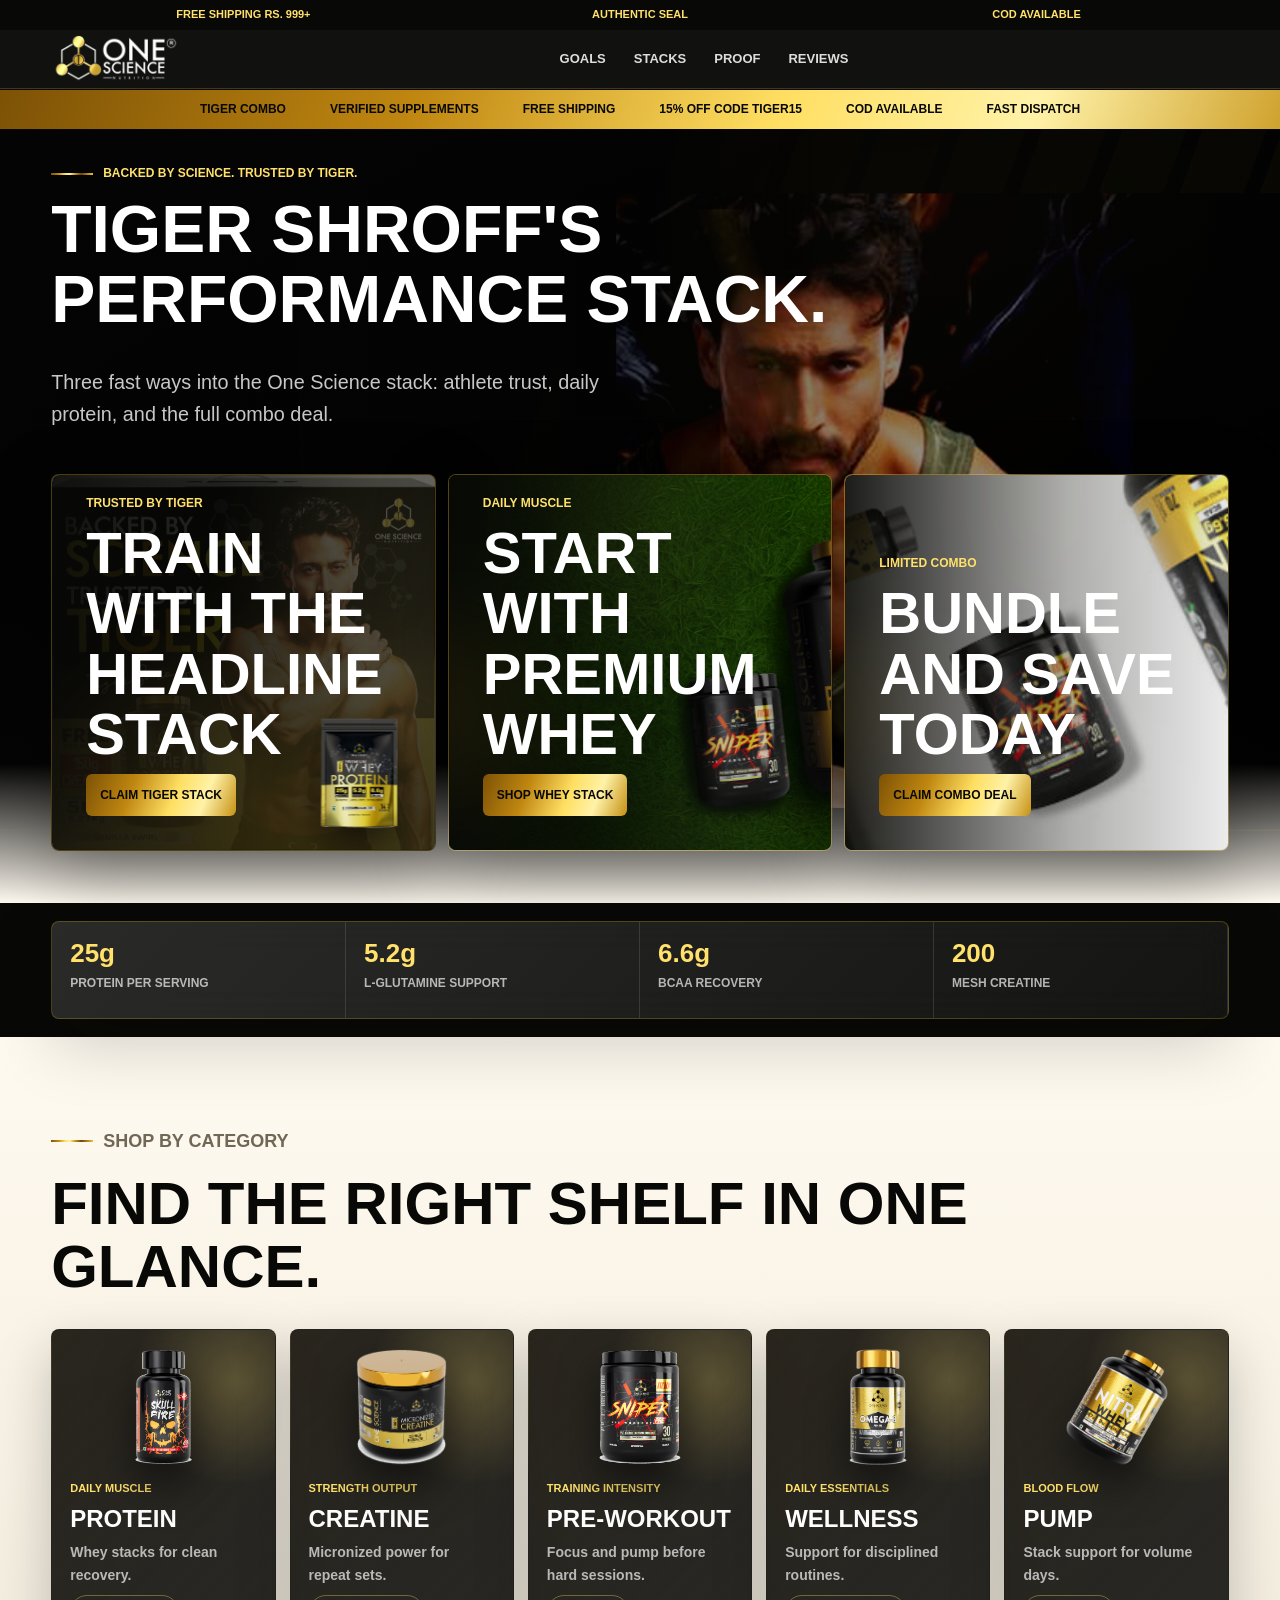
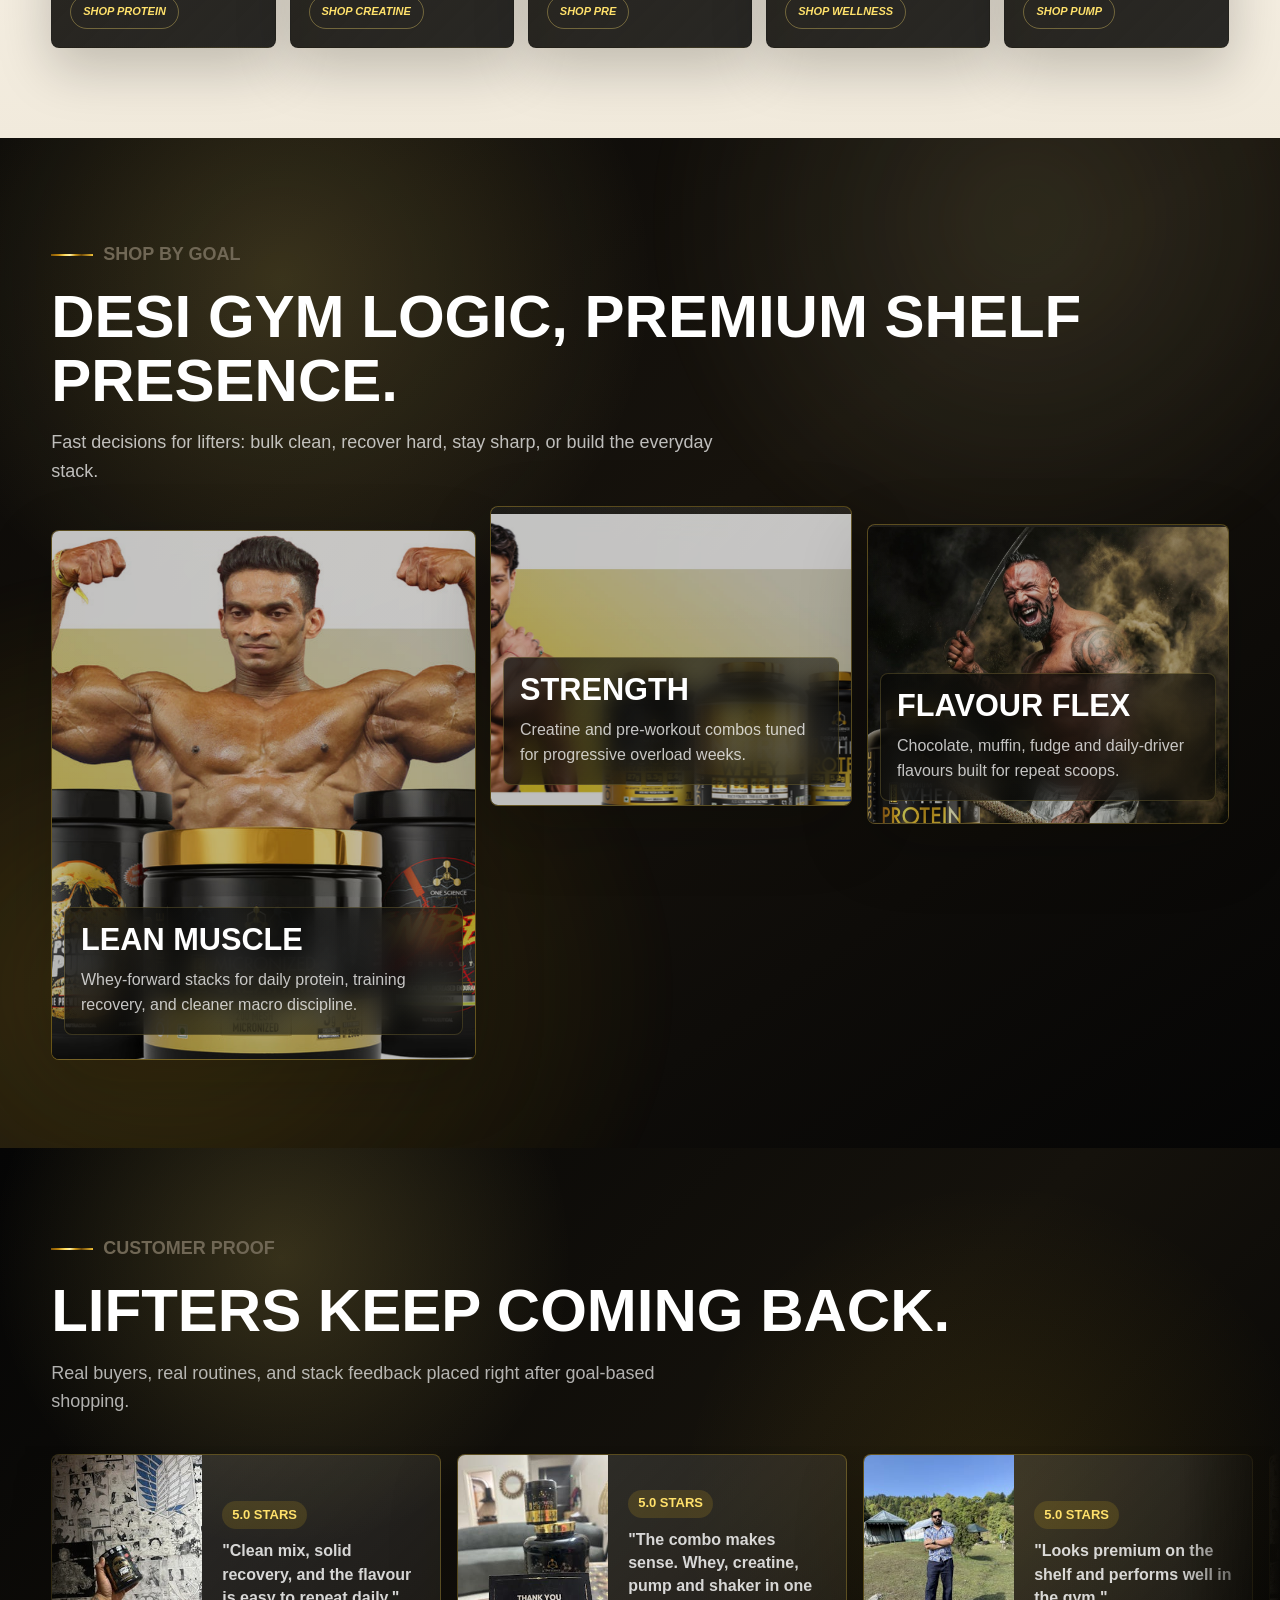
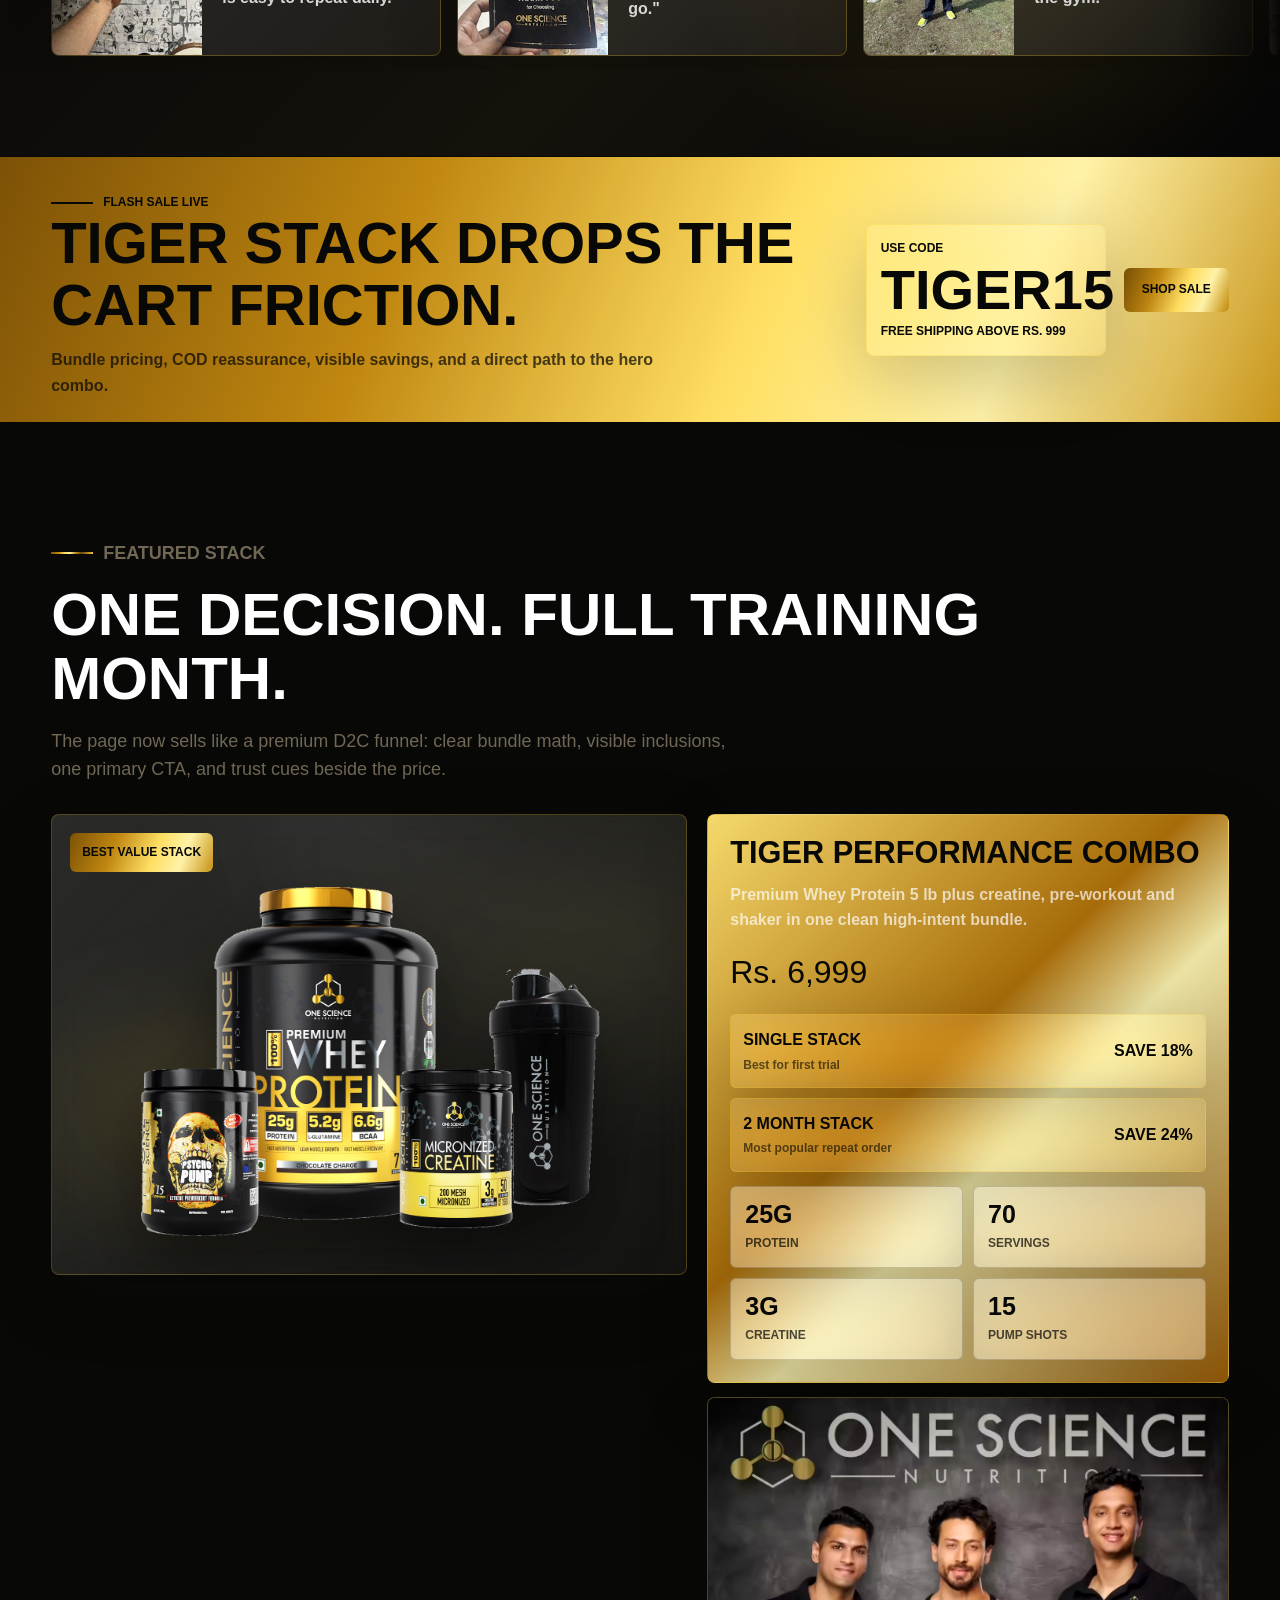
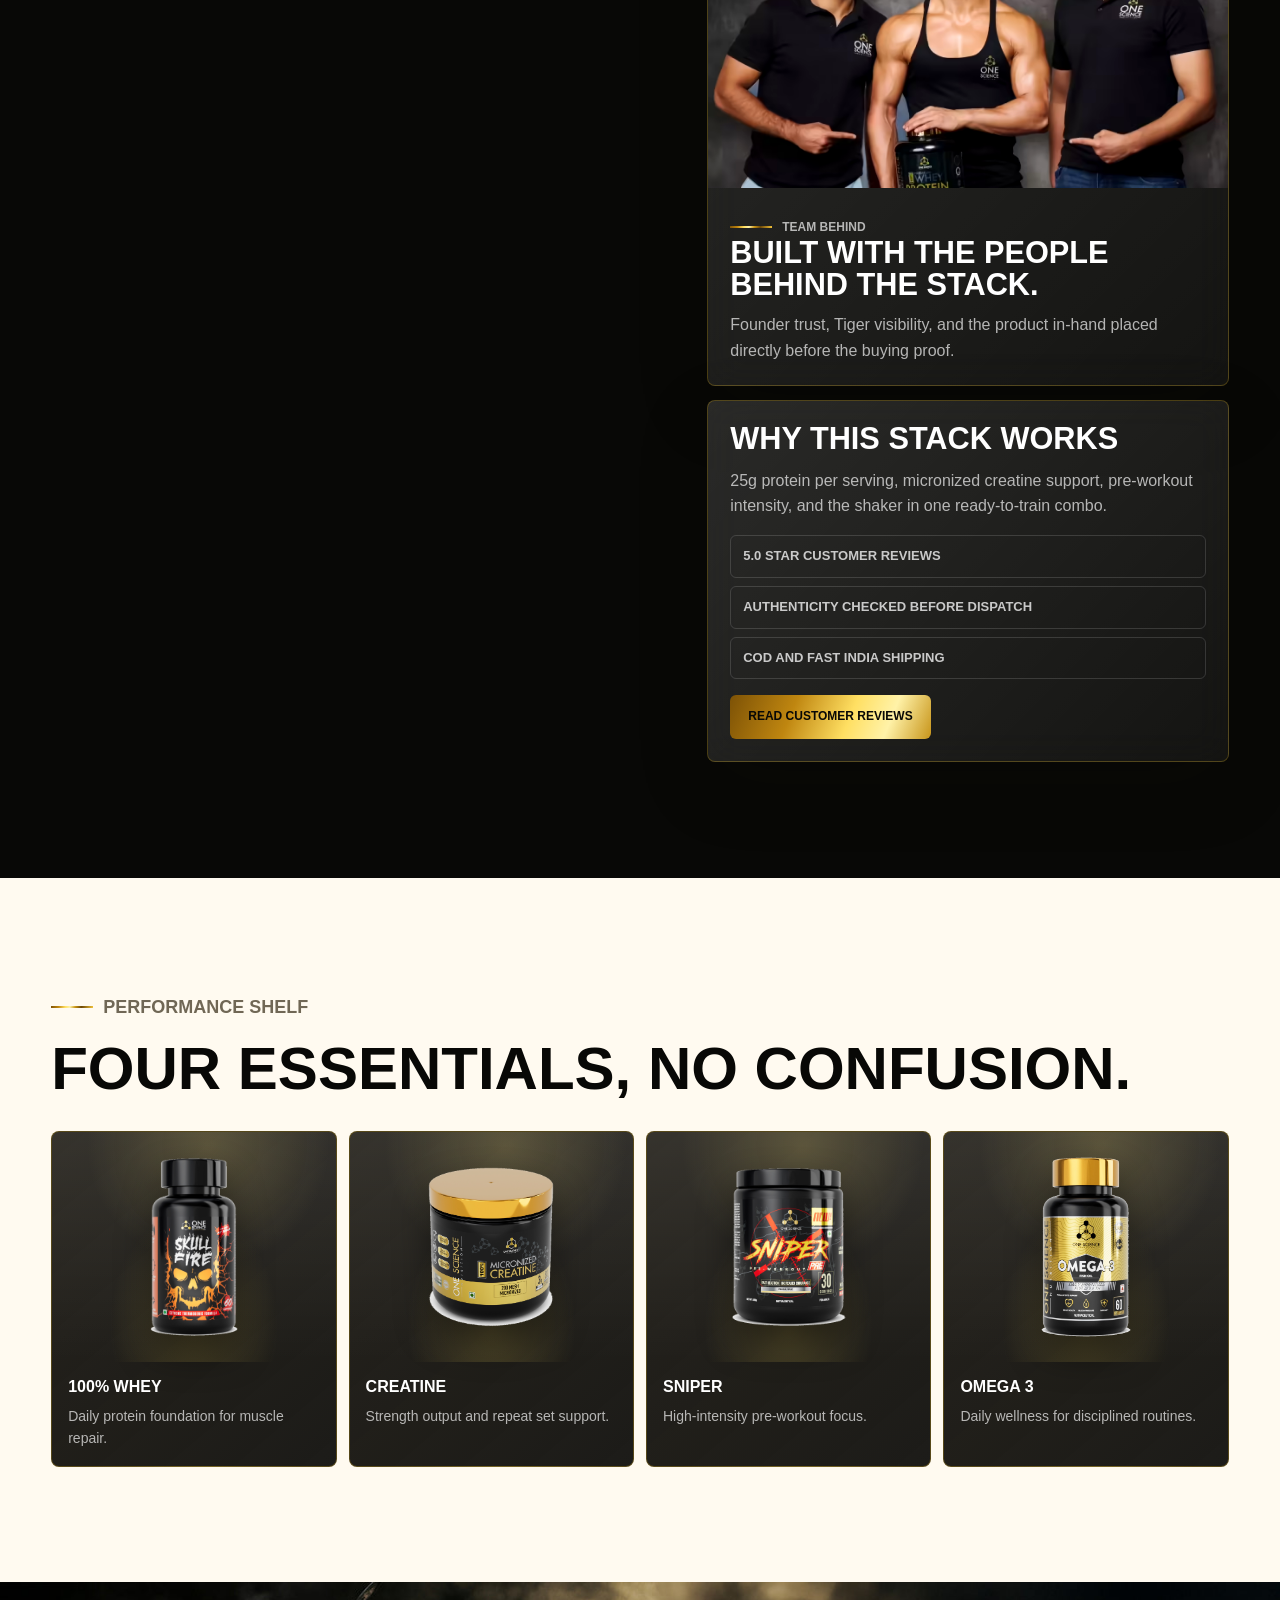
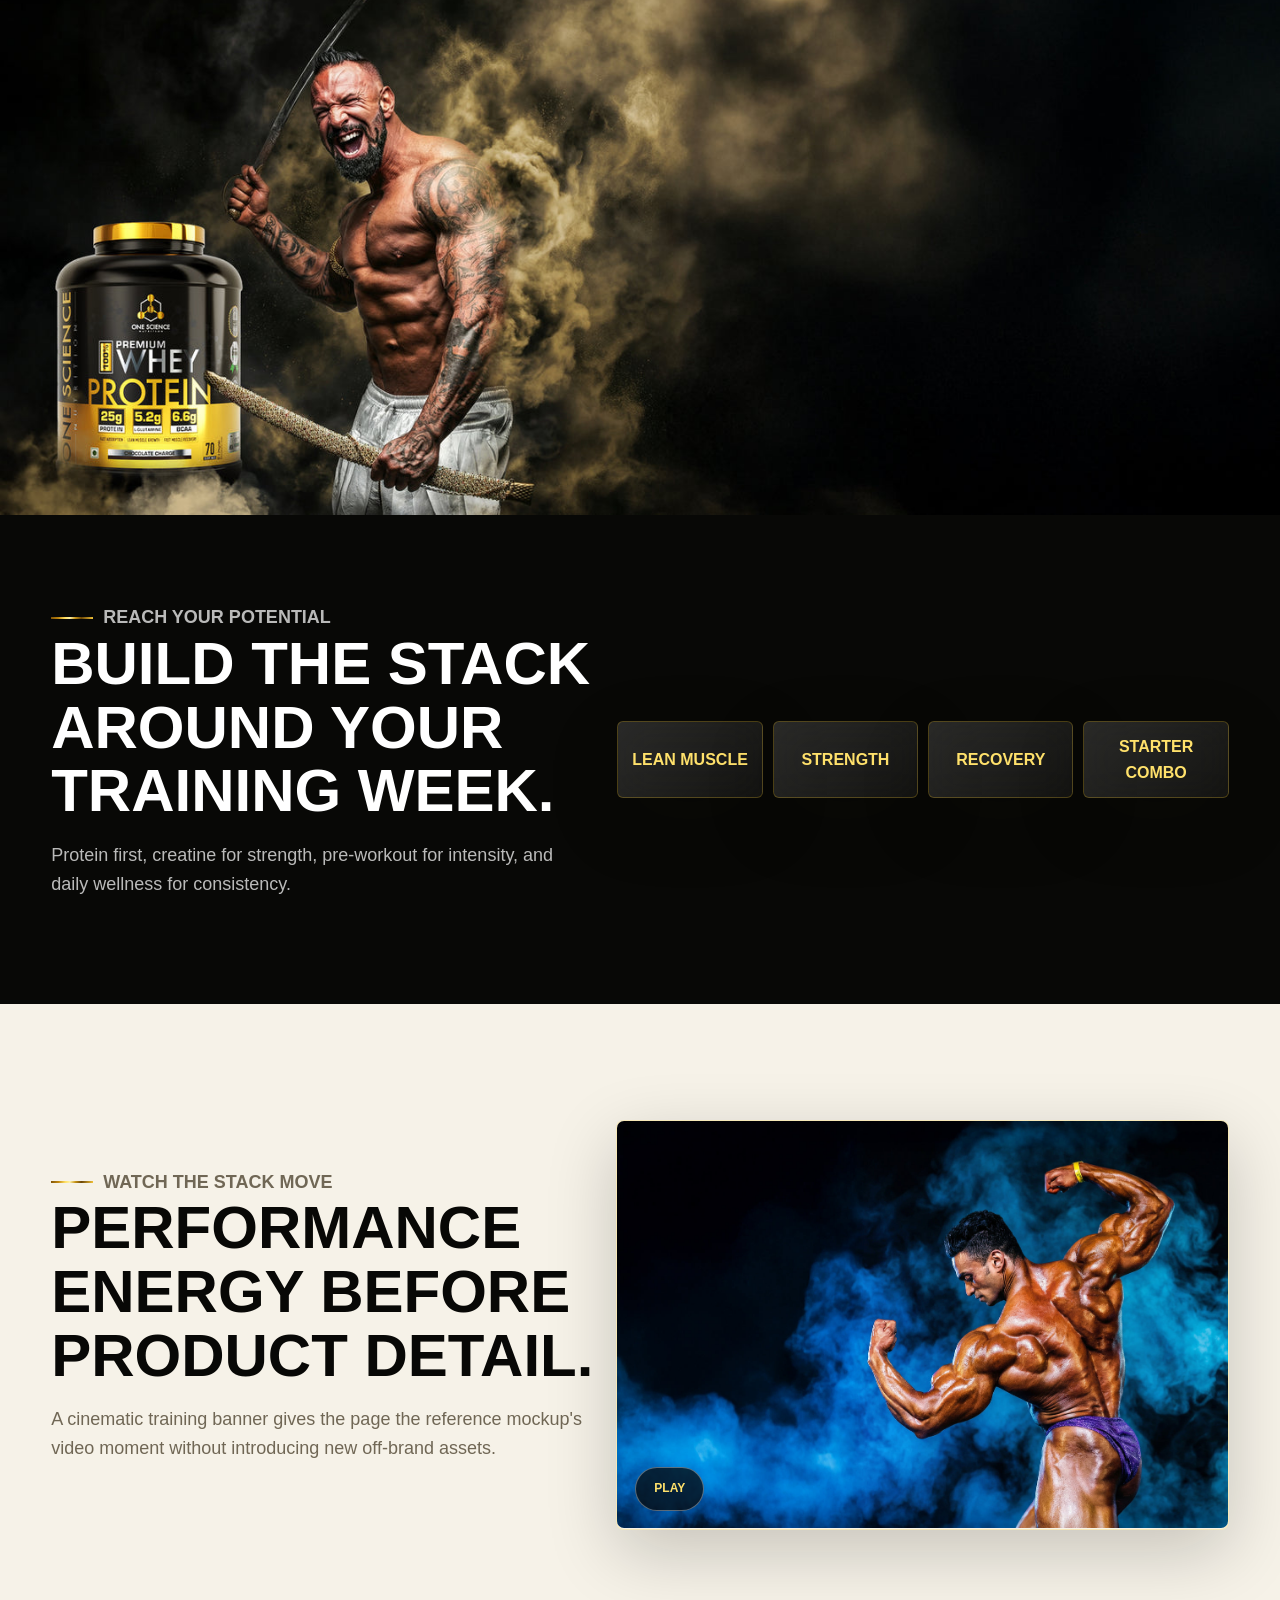
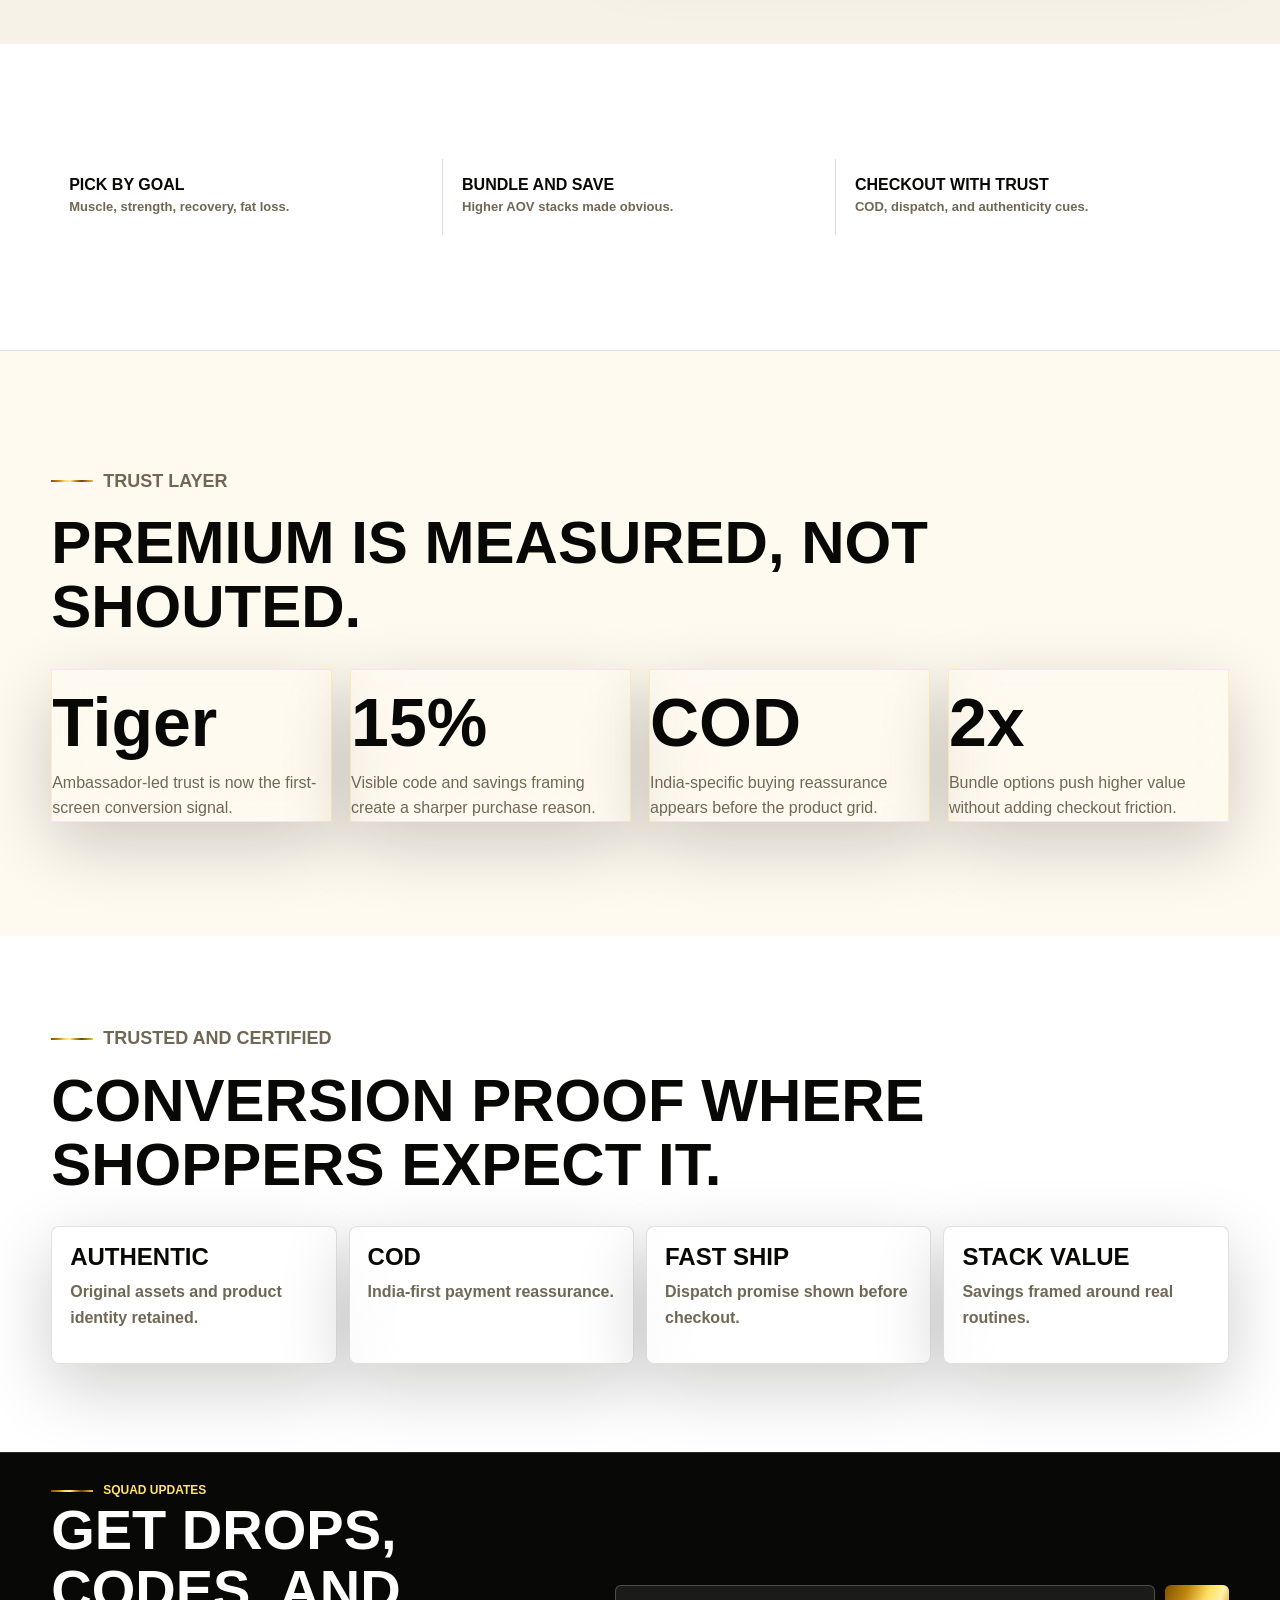
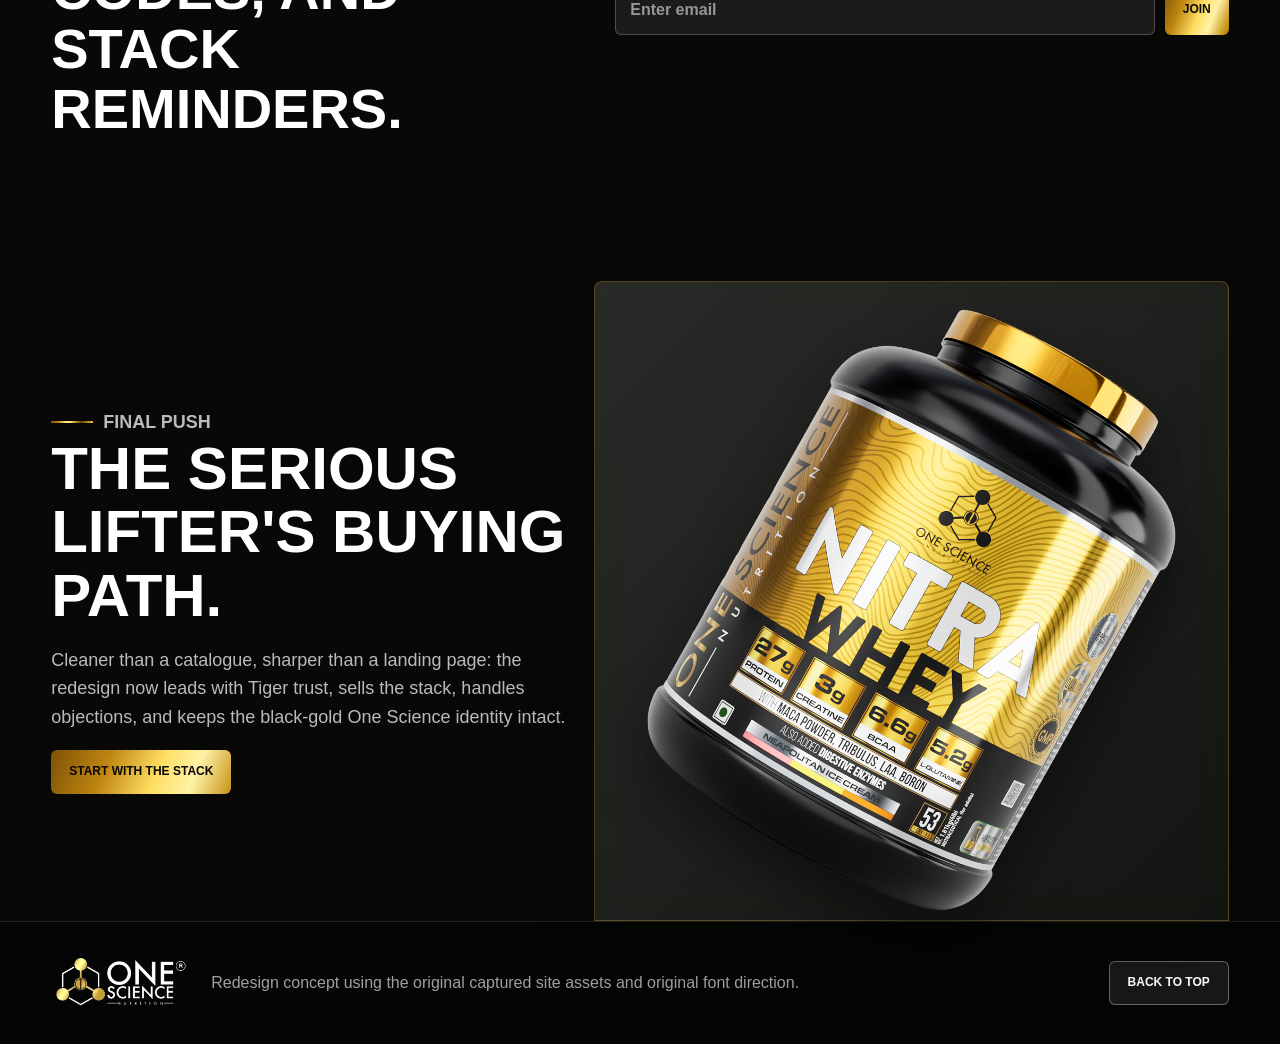
==== commit dd87bebb: "Redesign Tiger hero card with poster artwork" ====
--- a/index.html
+++ b/index.html
@@ -301,7 +301,7 @@
       pointer-events: none;
     }
 
-    .hero-banner-card img {
+    .hero-banner-card > img {
       width: 100%;
       height: 100%;
       min-height: 310px;
@@ -318,6 +318,55 @@
 
     .hero-tiger img {
       object-position: 62% center;
+    }
+
+    .hero-tiger {
+      background:
+        radial-gradient(circle at 72% 18%, rgba(255, 226, 112, .22), transparent 28%),
+        linear-gradient(135deg, rgba(13, 12, 8, .98), rgba(5, 5, 5, .94));
+    }
+
+    .hero-tiger .hero-card-bg {
+      object-position: 68% 50%;
+      opacity: .64;
+      filter: saturate(1.02) contrast(1.02);
+      animation: none;
+    }
+
+    .hero-tiger:hover .hero-card-bg {
+      transform: translate3d(0, -4px, 0) scale(1.025);
+    }
+
+    .hero-tiger .hero-card-product {
+      position: absolute;
+      right: clamp(10px, 3vw, 22px);
+      bottom: clamp(8px, 2.4vw, 18px);
+      z-index: 2;
+      width: min(25%, 96px);
+      height: auto;
+      min-height: 0;
+      object-fit: contain;
+      object-position: center;
+      filter: drop-shadow(0 18px 20px rgba(0, 0, 0, .62));
+      transform-origin: 50% 90%;
+      animation: productShake 3.4s ease-in-out infinite;
+      pointer-events: none;
+    }
+
+    .hero-tiger:hover .hero-card-product {
+      animation: productShake 3.4s ease-in-out infinite;
+    }
+
+    .hero-tiger .hero-banner-copy {
+      z-index: 3;
+      width: min(390px, calc(100% - 36px));
+      max-width: 76%;
+    }
+
+    .hero-tiger::before {
+      background:
+        linear-gradient(90deg, rgba(8, 8, 6, .9), rgba(8, 8, 6, .62) 52%, rgba(8, 8, 6, .32)),
+        linear-gradient(180deg, rgba(8, 8, 6, .22), rgba(8, 8, 6, .72));
     }
 
     .hero-tiger::after {
@@ -372,6 +421,24 @@
       }
       50% {
         transform: translate3d(0, -8px, 0) scale(1.025);
+      }
+    }
+
+    @keyframes productShake {
+      0%, 100% {
+        transform: translate3d(0, 0, 0) rotate(-.35deg);
+      }
+      18% {
+        transform: translate3d(-2px, -5px, 0) rotate(1.2deg);
+      }
+      36% {
+        transform: translate3d(2px, -3px, 0) rotate(-1deg);
+      }
+      54% {
+        transform: translate3d(-1px, -6px, 0) rotate(.75deg);
+      }
+      72% {
+        transform: translate3d(1px, -2px, 0) rotate(-.45deg);
       }
     }
 
@@ -2257,6 +2324,21 @@
 
       .hero-banner-copy {
         width: calc(100% - 32px);
+      }
+
+      .hero-tiger .hero-card-bg {
+        object-position: 68% center;
+      }
+
+      .hero-tiger .hero-card-product {
+        right: 12px;
+        bottom: 12px;
+        width: min(20%, 70px);
+        opacity: .92;
+      }
+
+      .hero-tiger .hero-banner-copy {
+        max-width: 78%;
       }
 
       .hero-banner-copy b {
@@ -2453,7 +2535,8 @@
         </div>
         <div class="hero-banner-grid" aria-label="Hero banner choices">
           <a class="hero-banner-card hero-tiger" href="#featured">
-            <img src="onescience-assets/tiger-clean-hero-desktop.gif" alt="Tiger Shroff One Science performance banner">
+            <img class="hero-card-bg" src="onescience-assets/tiger-science-card-poster.png" alt="Tiger Shroff One Science performance banner">
+            <img class="hero-card-product" src="onescience-assets/whey-pack-cutout.png" alt="" aria-hidden="true">
             <span class="hero-banner-copy"><small>Trusted by Tiger</small><b>Train with the headline stack</b><em>Claim Tiger stack</em></span>
           </a>
           <a class="hero-banner-card" href="#featured">
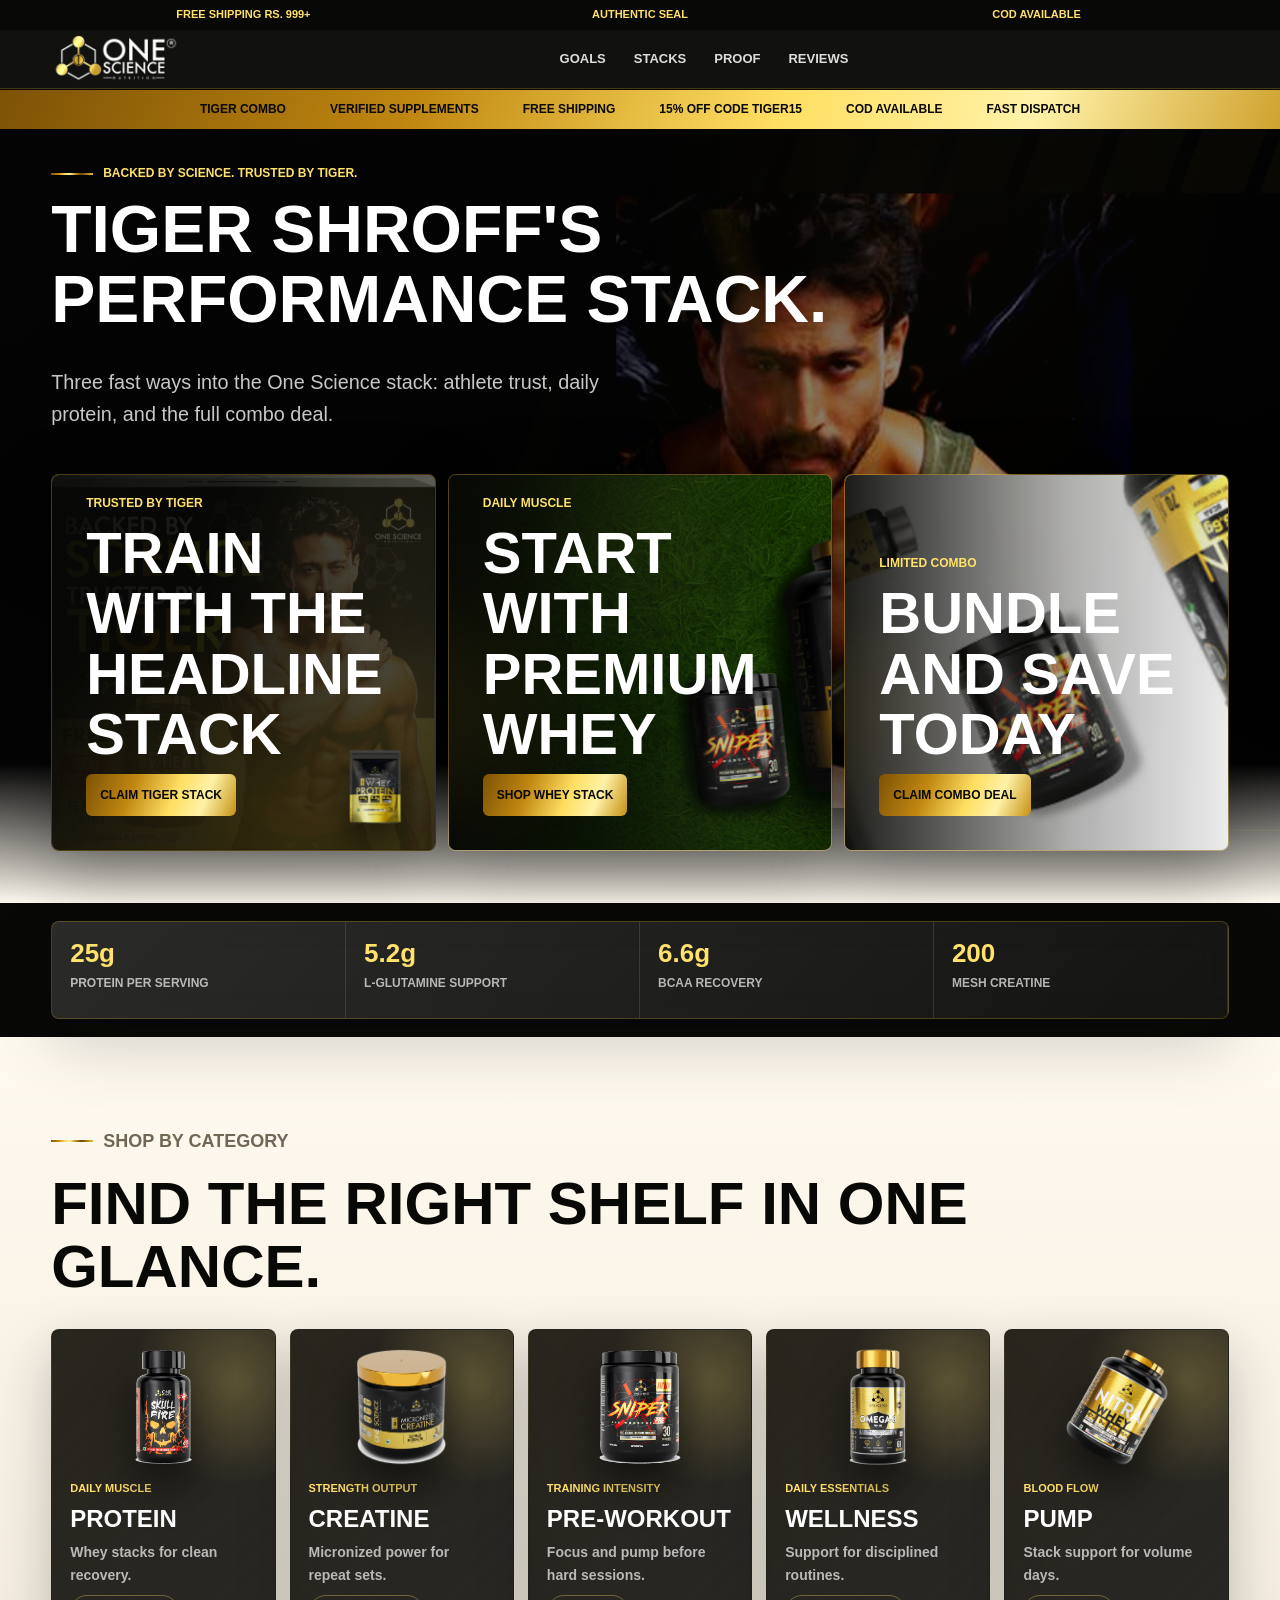
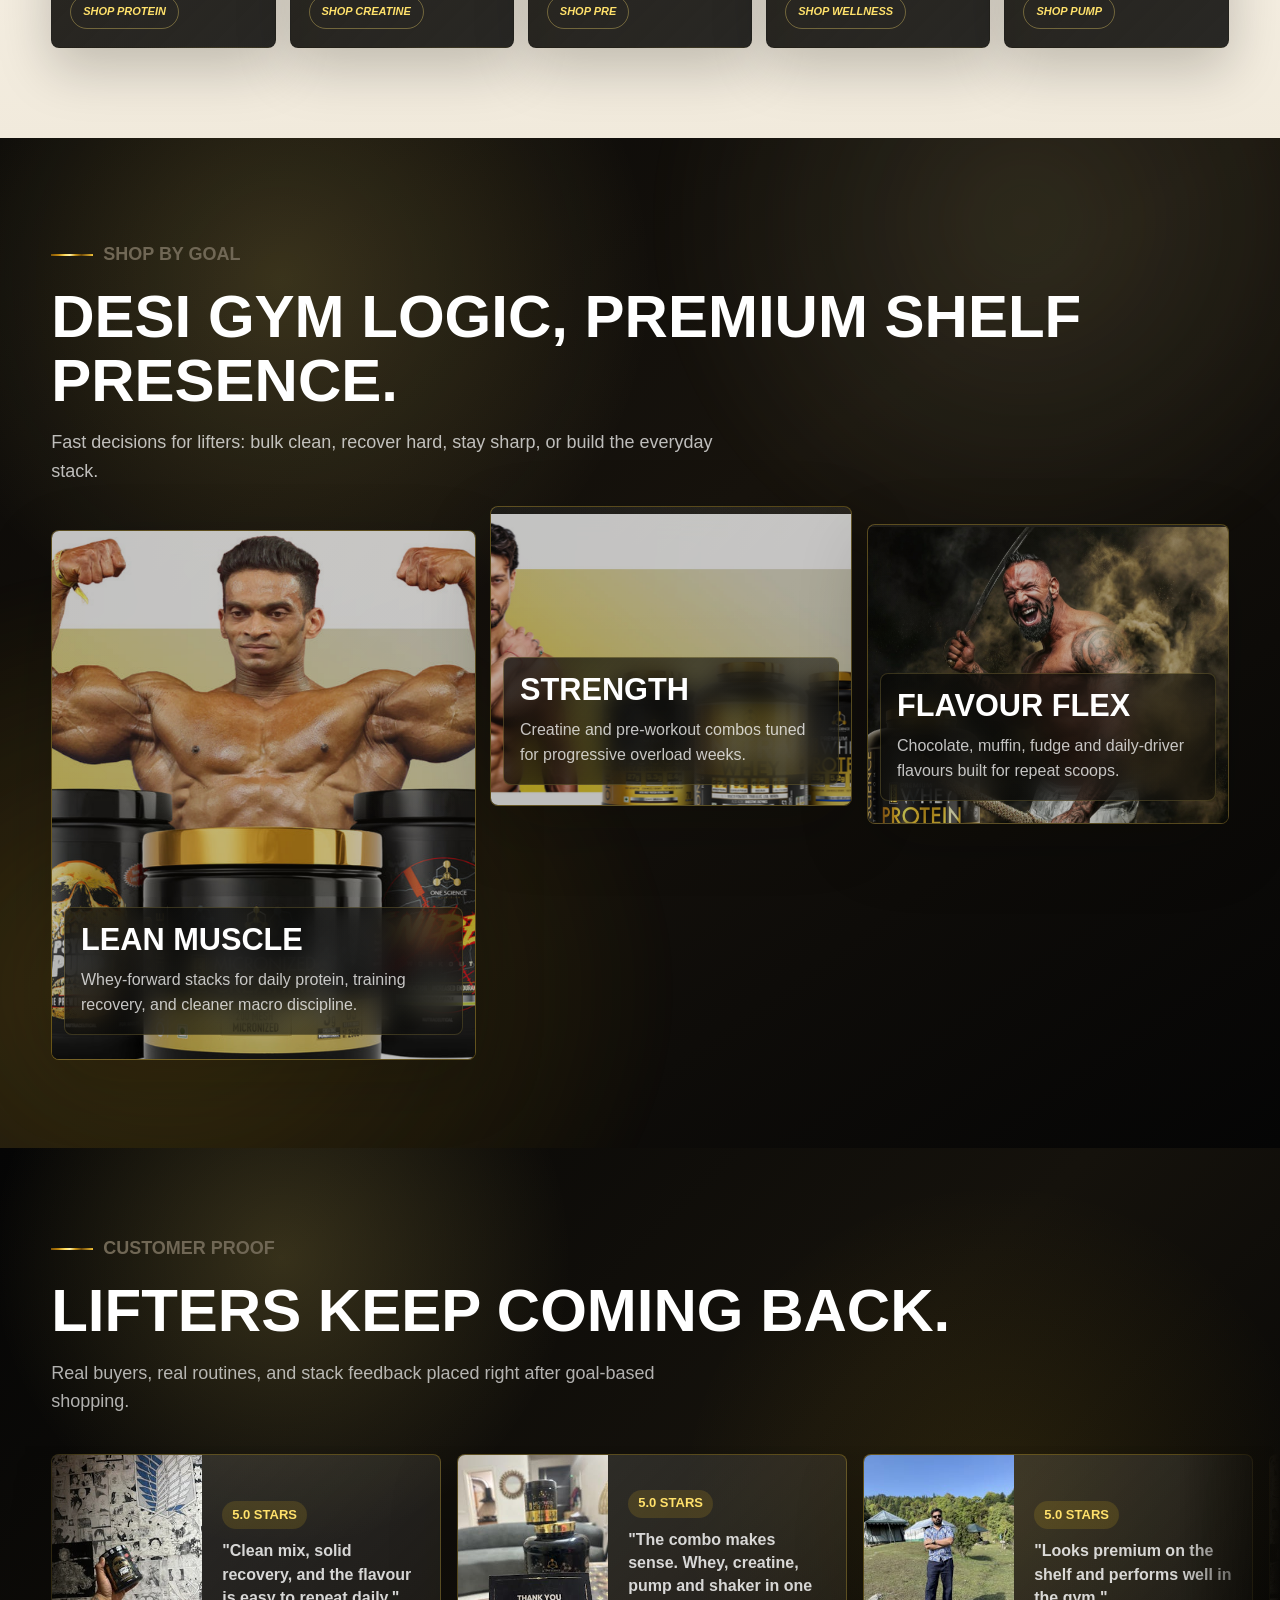
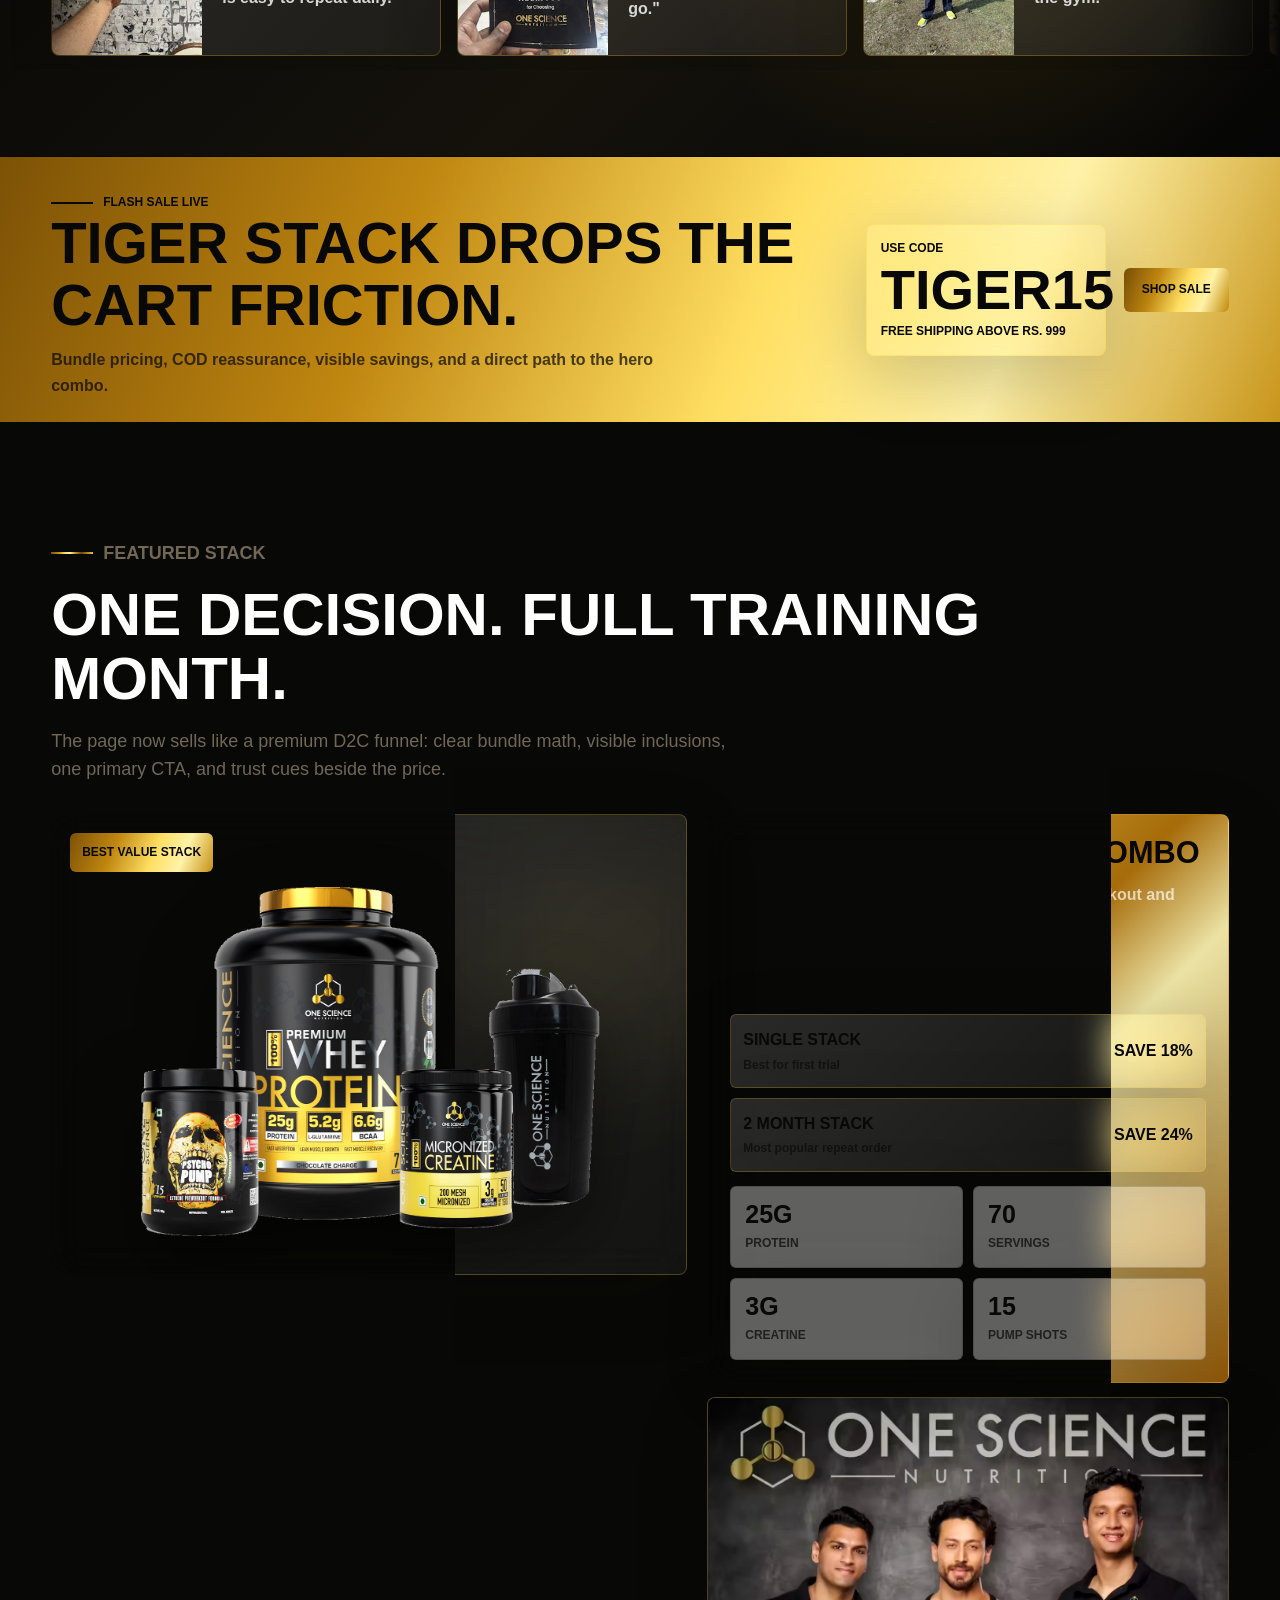
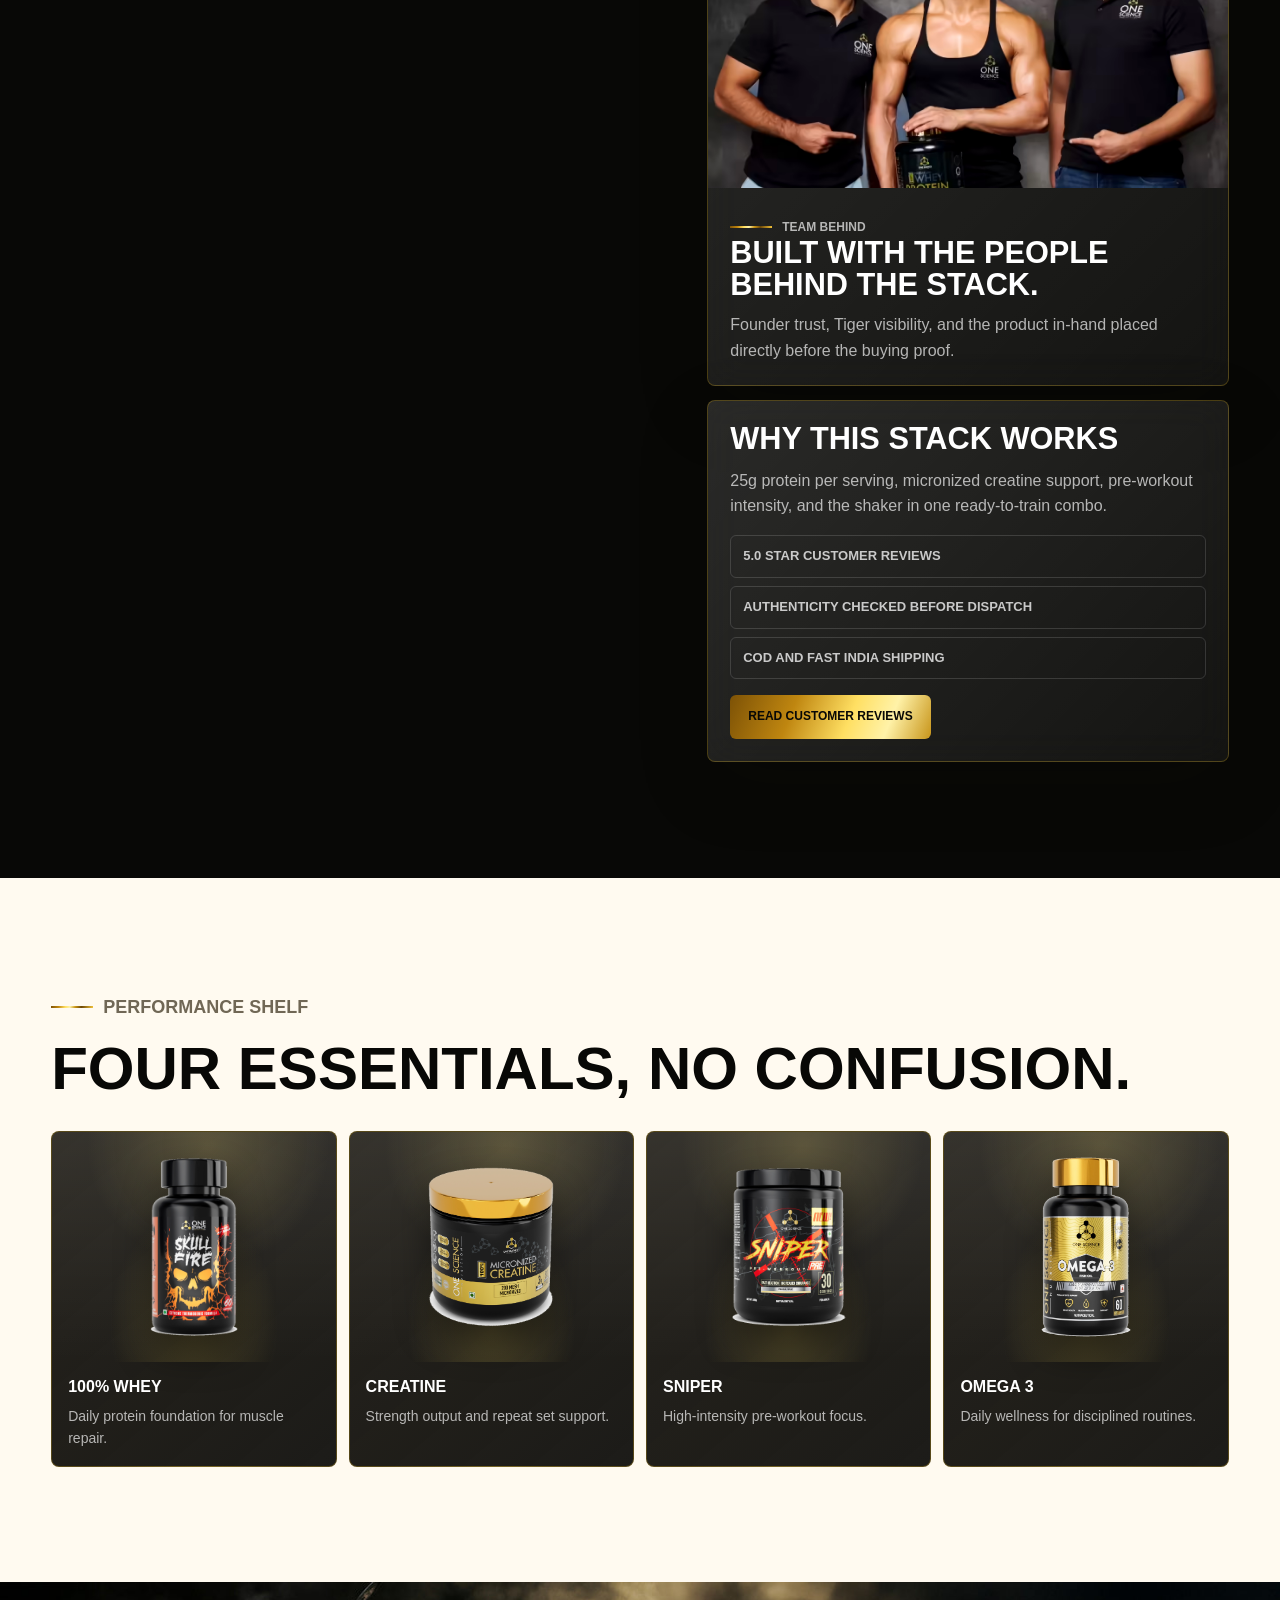
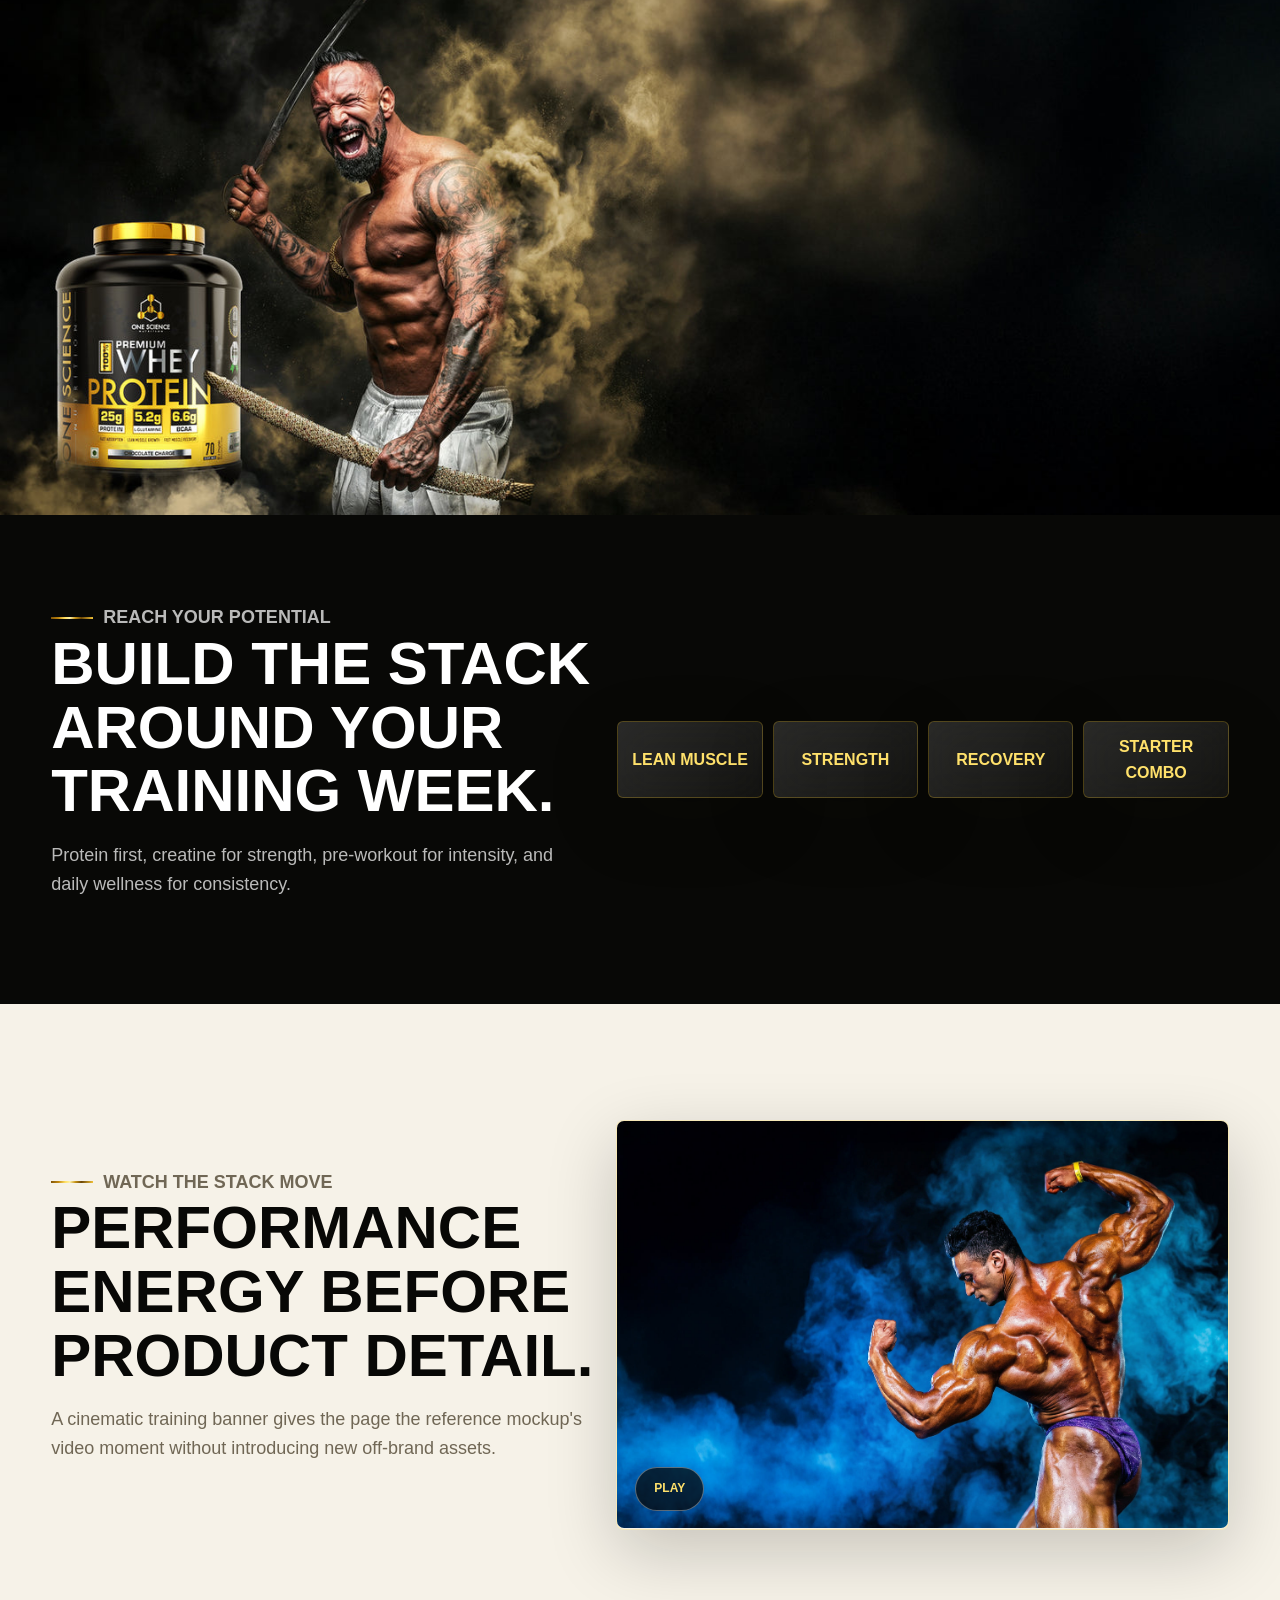
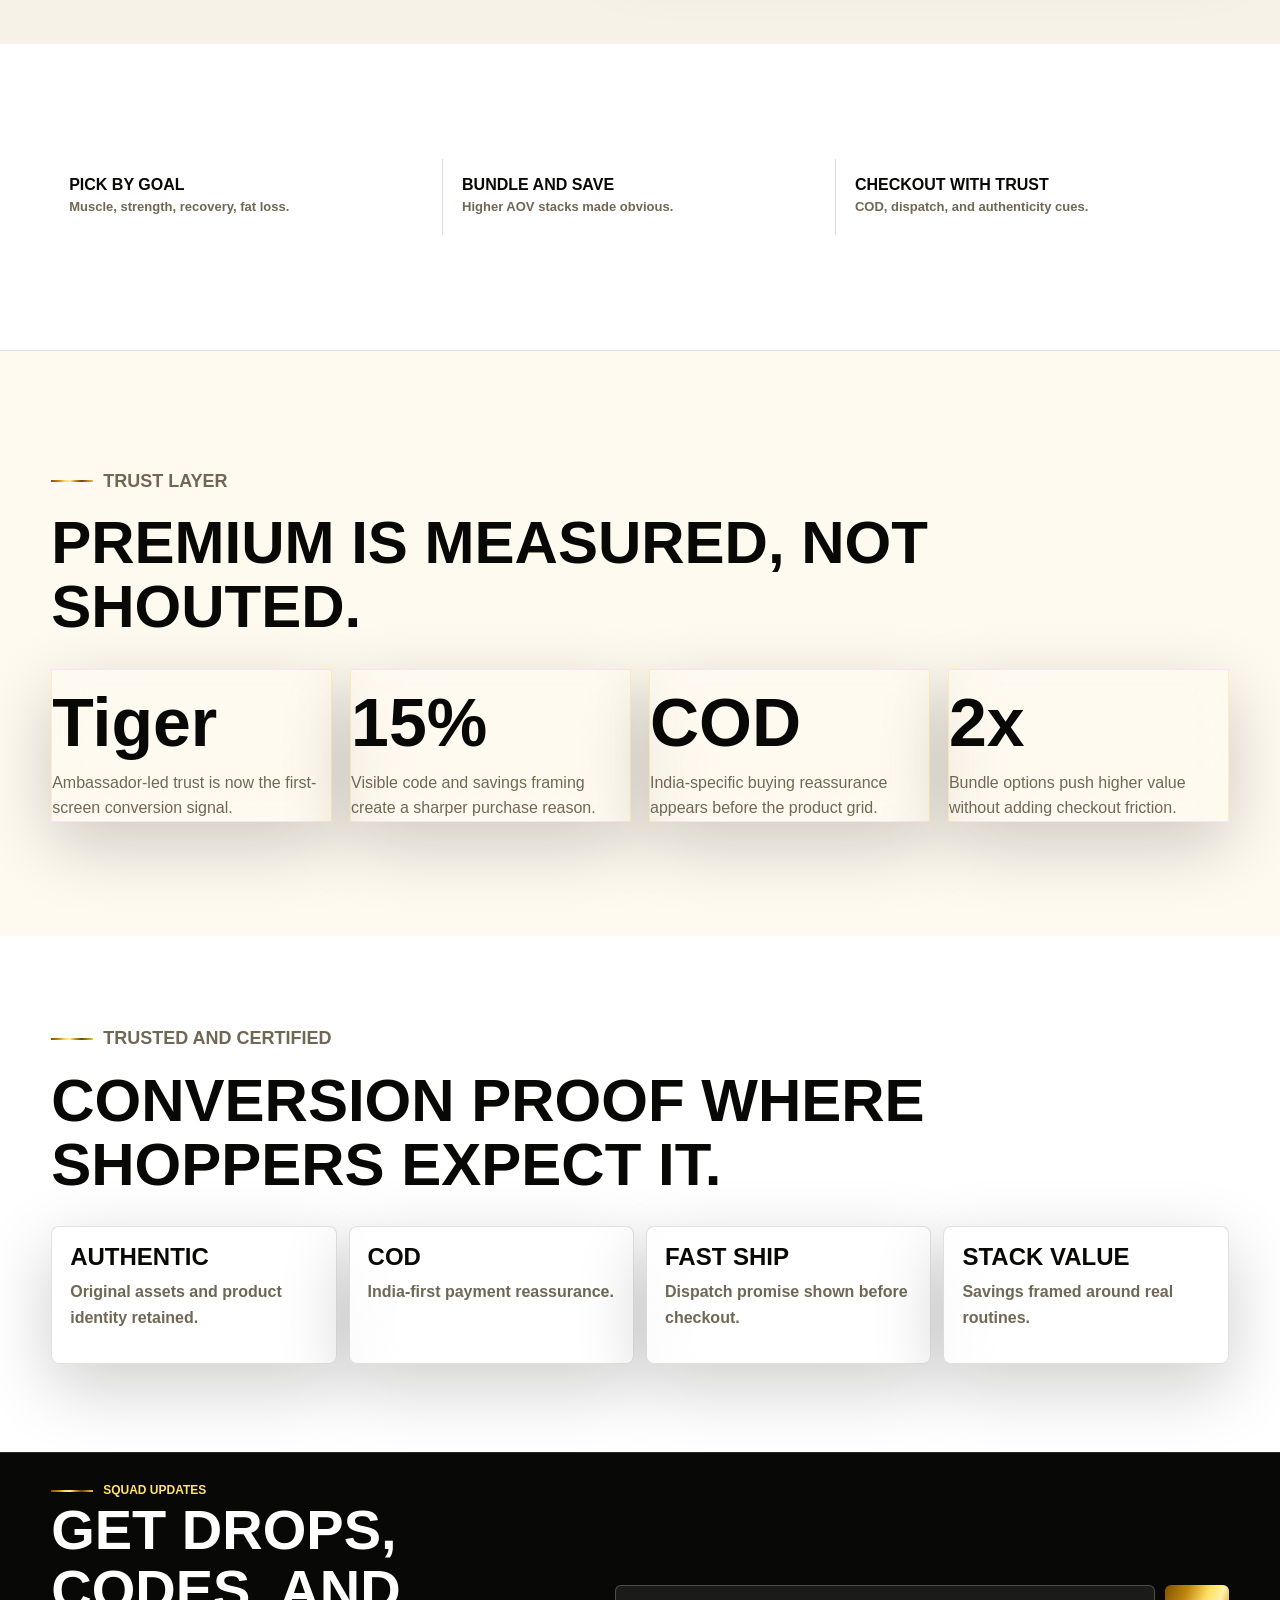
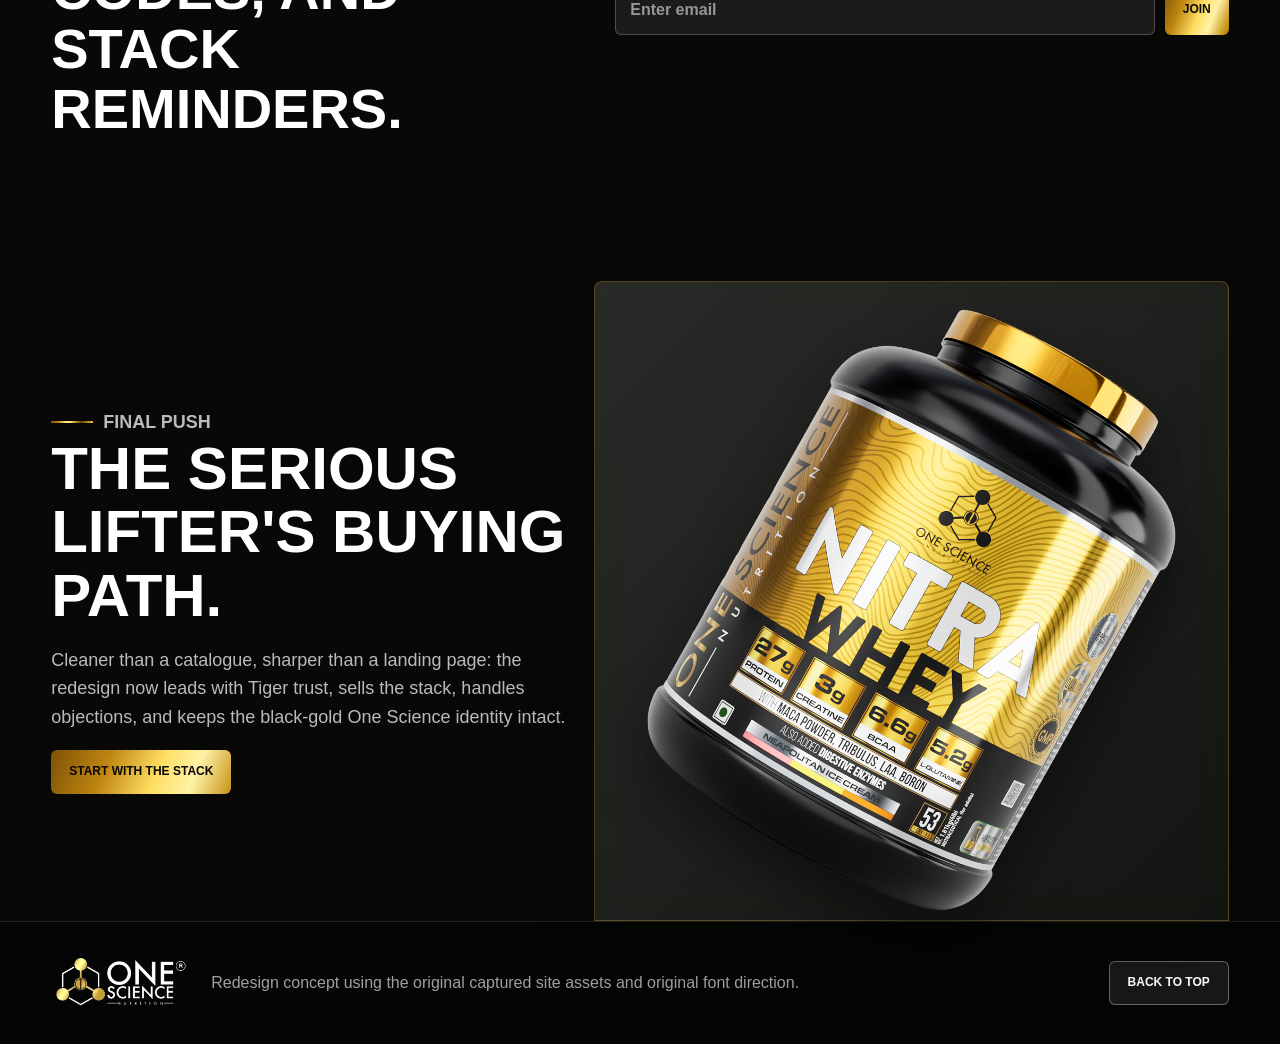
==== commit 618a9f70: "Optimize Tiger card responsive layout" ====
--- a/index.html
+++ b/index.html
@@ -327,7 +327,7 @@
     }
 
     .hero-tiger .hero-card-bg {
-      object-position: 68% 50%;
+      object-position: 58% 50%;
       opacity: .64;
       filter: saturate(1.02) contrast(1.02);
       animation: none;
@@ -339,10 +339,10 @@
 
     .hero-tiger .hero-card-product {
       position: absolute;
-      right: clamp(10px, 3vw, 22px);
-      bottom: clamp(8px, 2.4vw, 18px);
+      right: clamp(14px, 3vw, 24px);
+      bottom: clamp(14px, 3vw, 24px);
       z-index: 2;
-      width: min(25%, 96px);
+      width: min(17%, 64px);
       height: auto;
       min-height: 0;
       object-fit: contain;
@@ -359,14 +359,14 @@
 
     .hero-tiger .hero-banner-copy {
       z-index: 3;
-      width: min(390px, calc(100% - 36px));
-      max-width: 76%;
+      width: min(292px, calc(100% - 42px));
+      max-width: 60%;
     }
 
     .hero-tiger::before {
       background:
-        linear-gradient(90deg, rgba(8, 8, 6, .9), rgba(8, 8, 6, .62) 52%, rgba(8, 8, 6, .32)),
-        linear-gradient(180deg, rgba(8, 8, 6, .22), rgba(8, 8, 6, .72));
+        linear-gradient(90deg, rgba(8, 8, 6, .94), rgba(8, 8, 6, .72) 50%, rgba(8, 8, 6, .42)),
+        linear-gradient(180deg, rgba(8, 8, 6, .18), rgba(8, 8, 6, .78));
     }
 
     .hero-tiger::after {
@@ -2308,6 +2308,7 @@
 
       .hero-banner-card {
         min-height: 292px;
+        aspect-ratio: 1 / .88;
       }
 
       .hero-banner-card img {
@@ -2327,18 +2328,19 @@
       }
 
       .hero-tiger .hero-card-bg {
-        object-position: 68% center;
+        object-position: 56% center;
+        opacity: .58;
       }
 
       .hero-tiger .hero-card-product {
-        right: 12px;
-        bottom: 12px;
-        width: min(20%, 70px);
+        right: 14px;
+        bottom: 14px;
+        width: min(17%, 58px);
         opacity: .92;
       }
 
       .hero-tiger .hero-banner-copy {
-        max-width: 78%;
+        max-width: 72%;
       }
 
       .hero-banner-copy b {
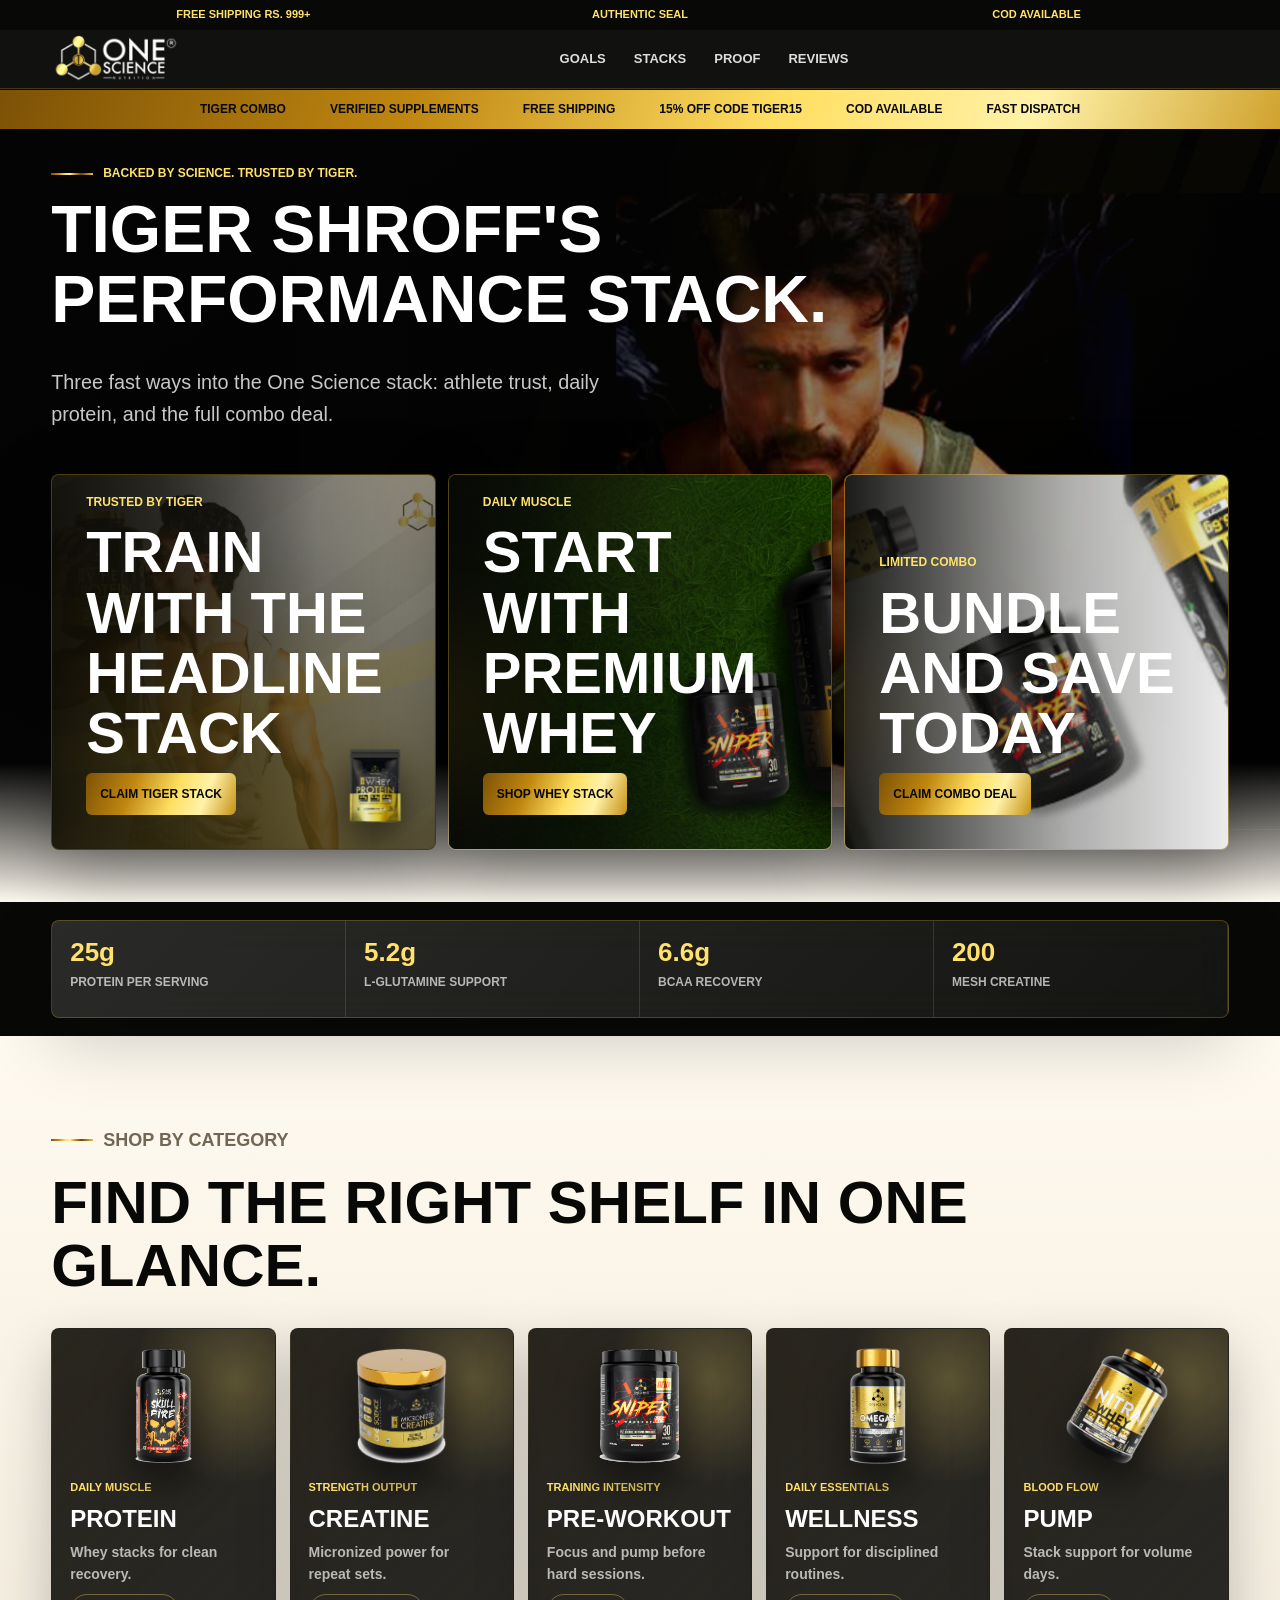
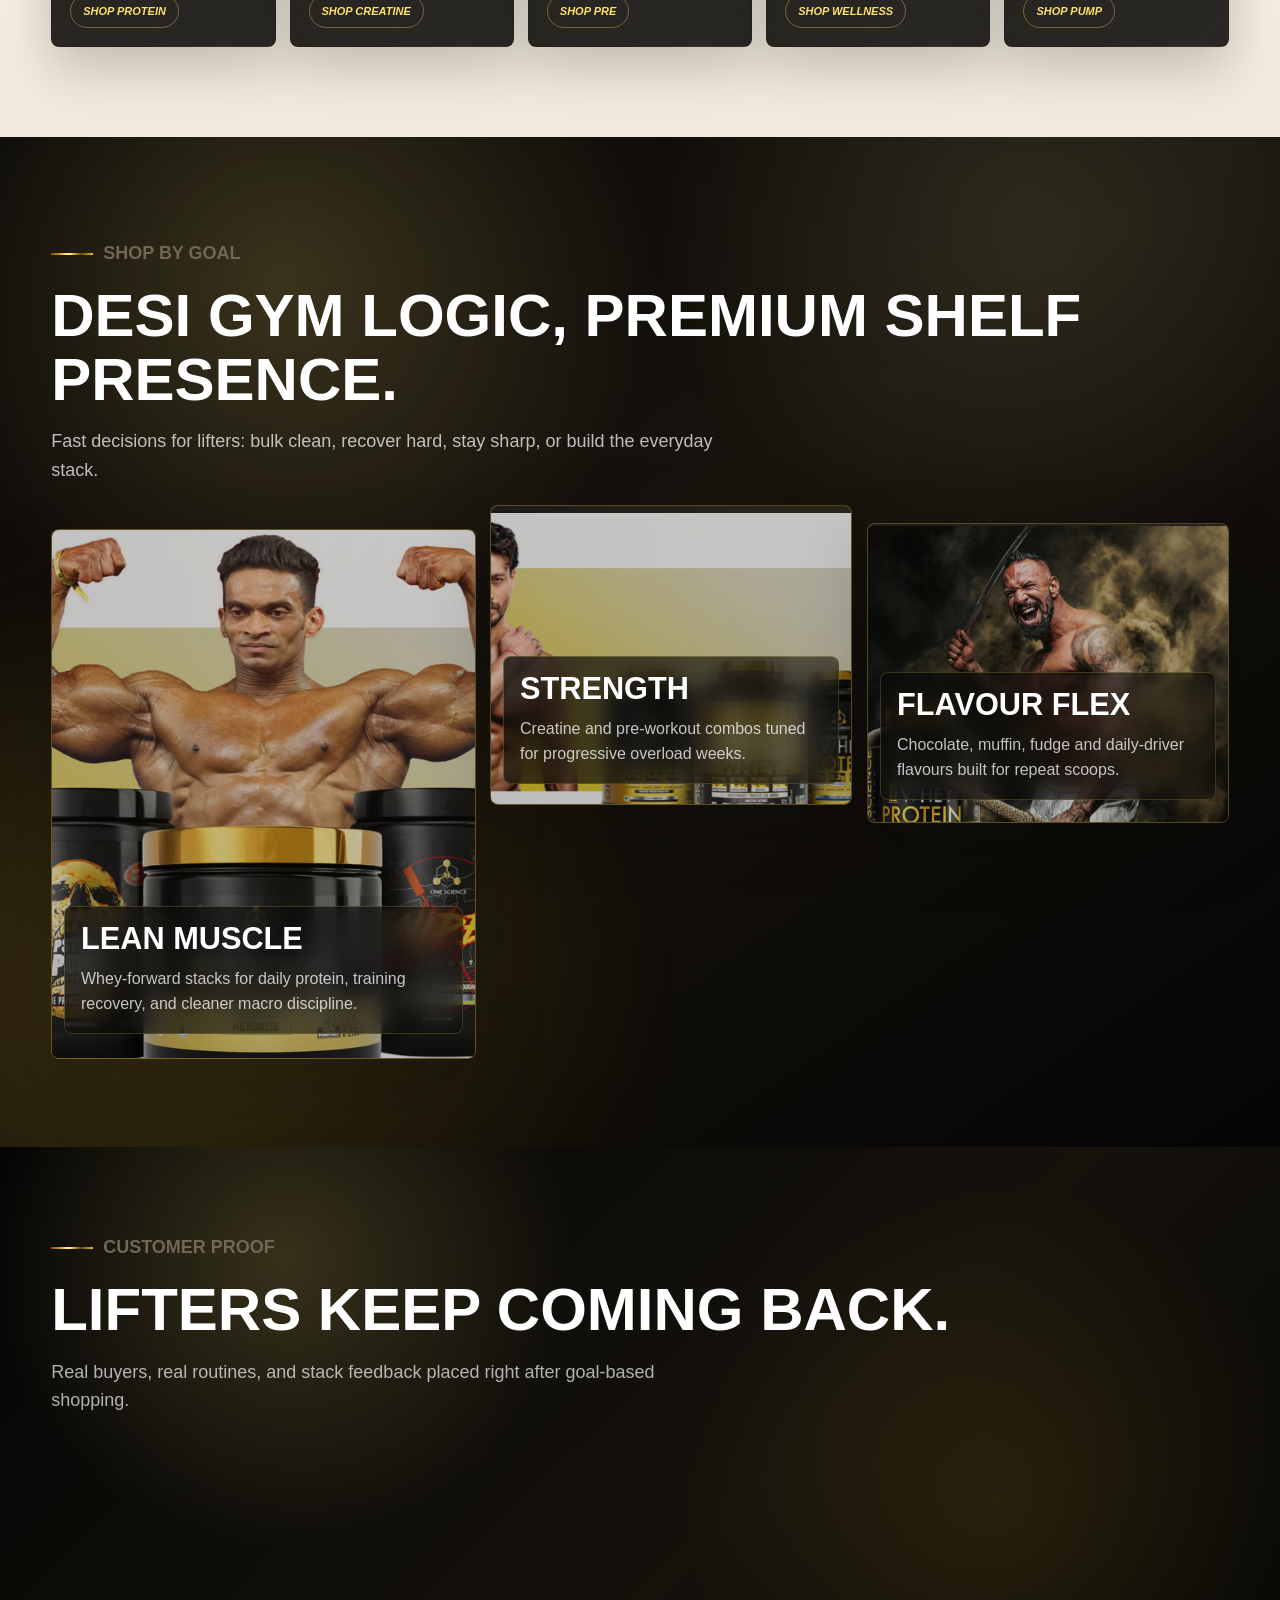
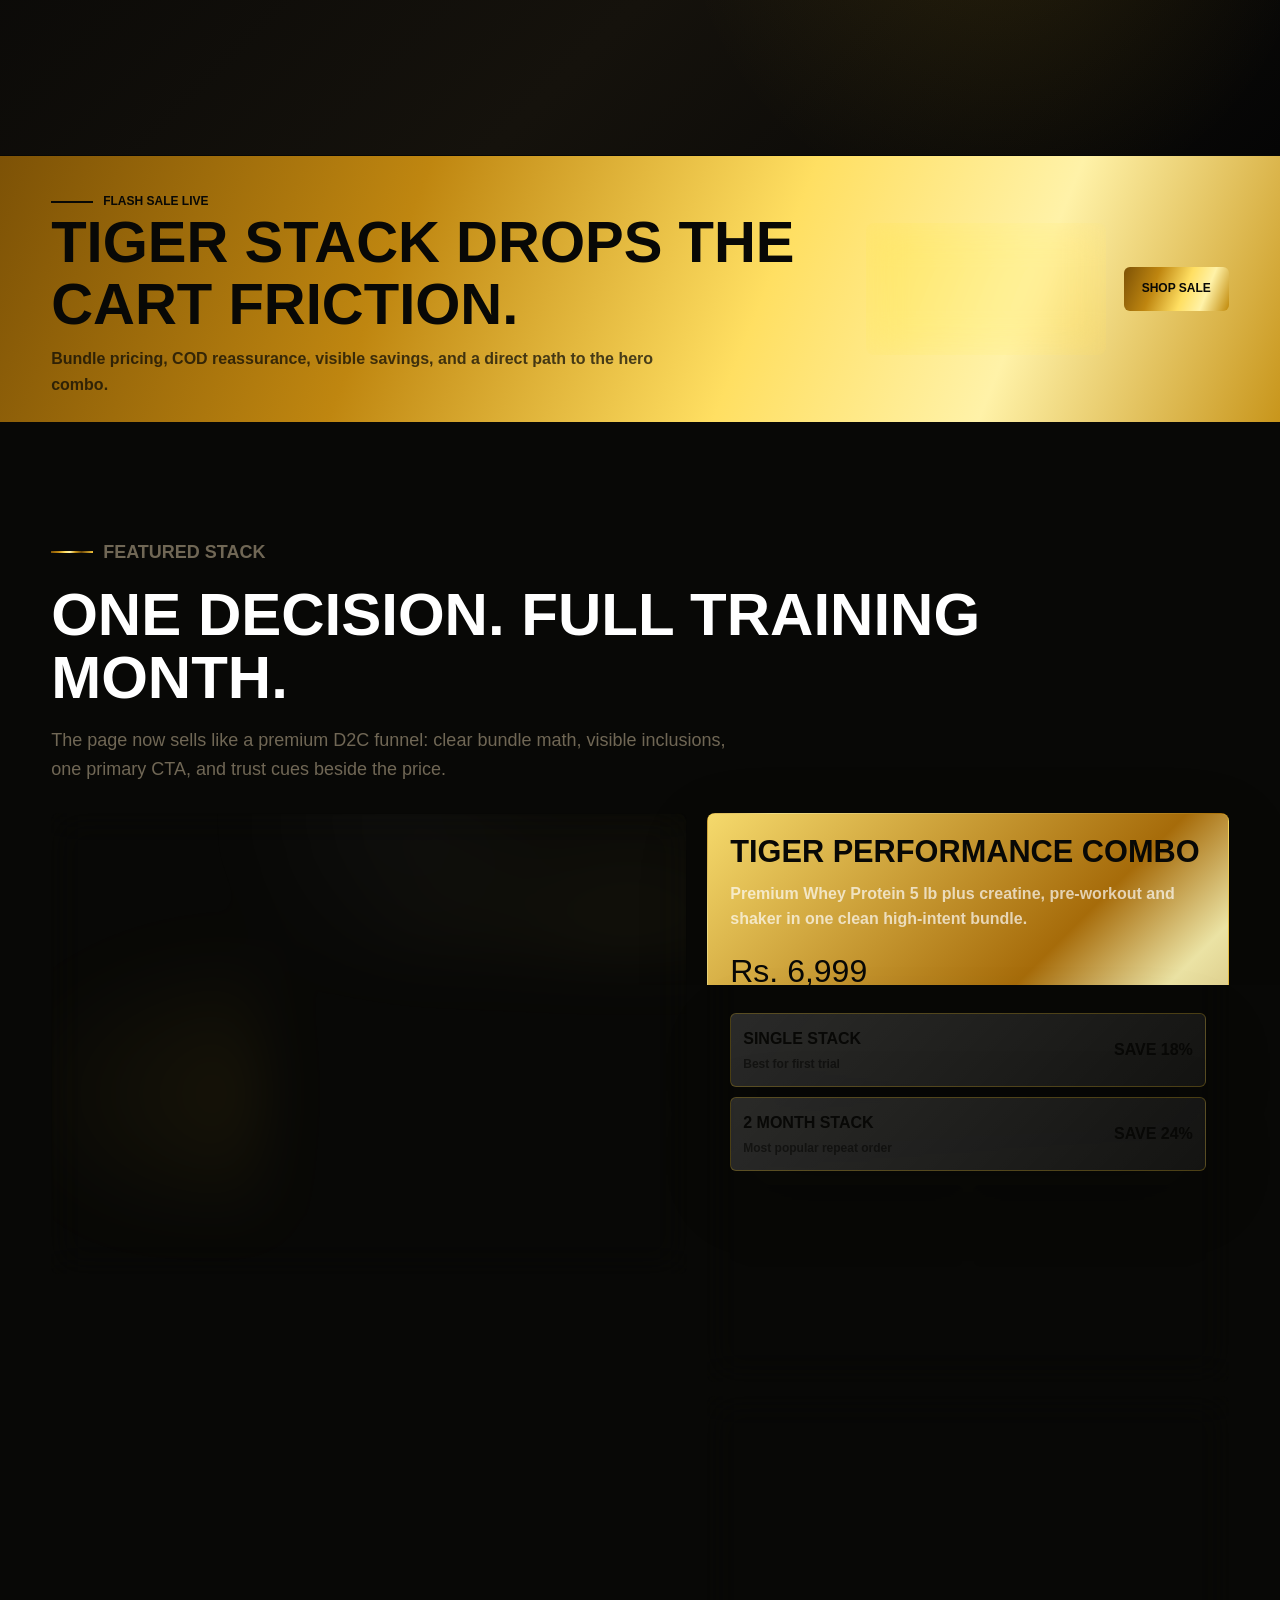
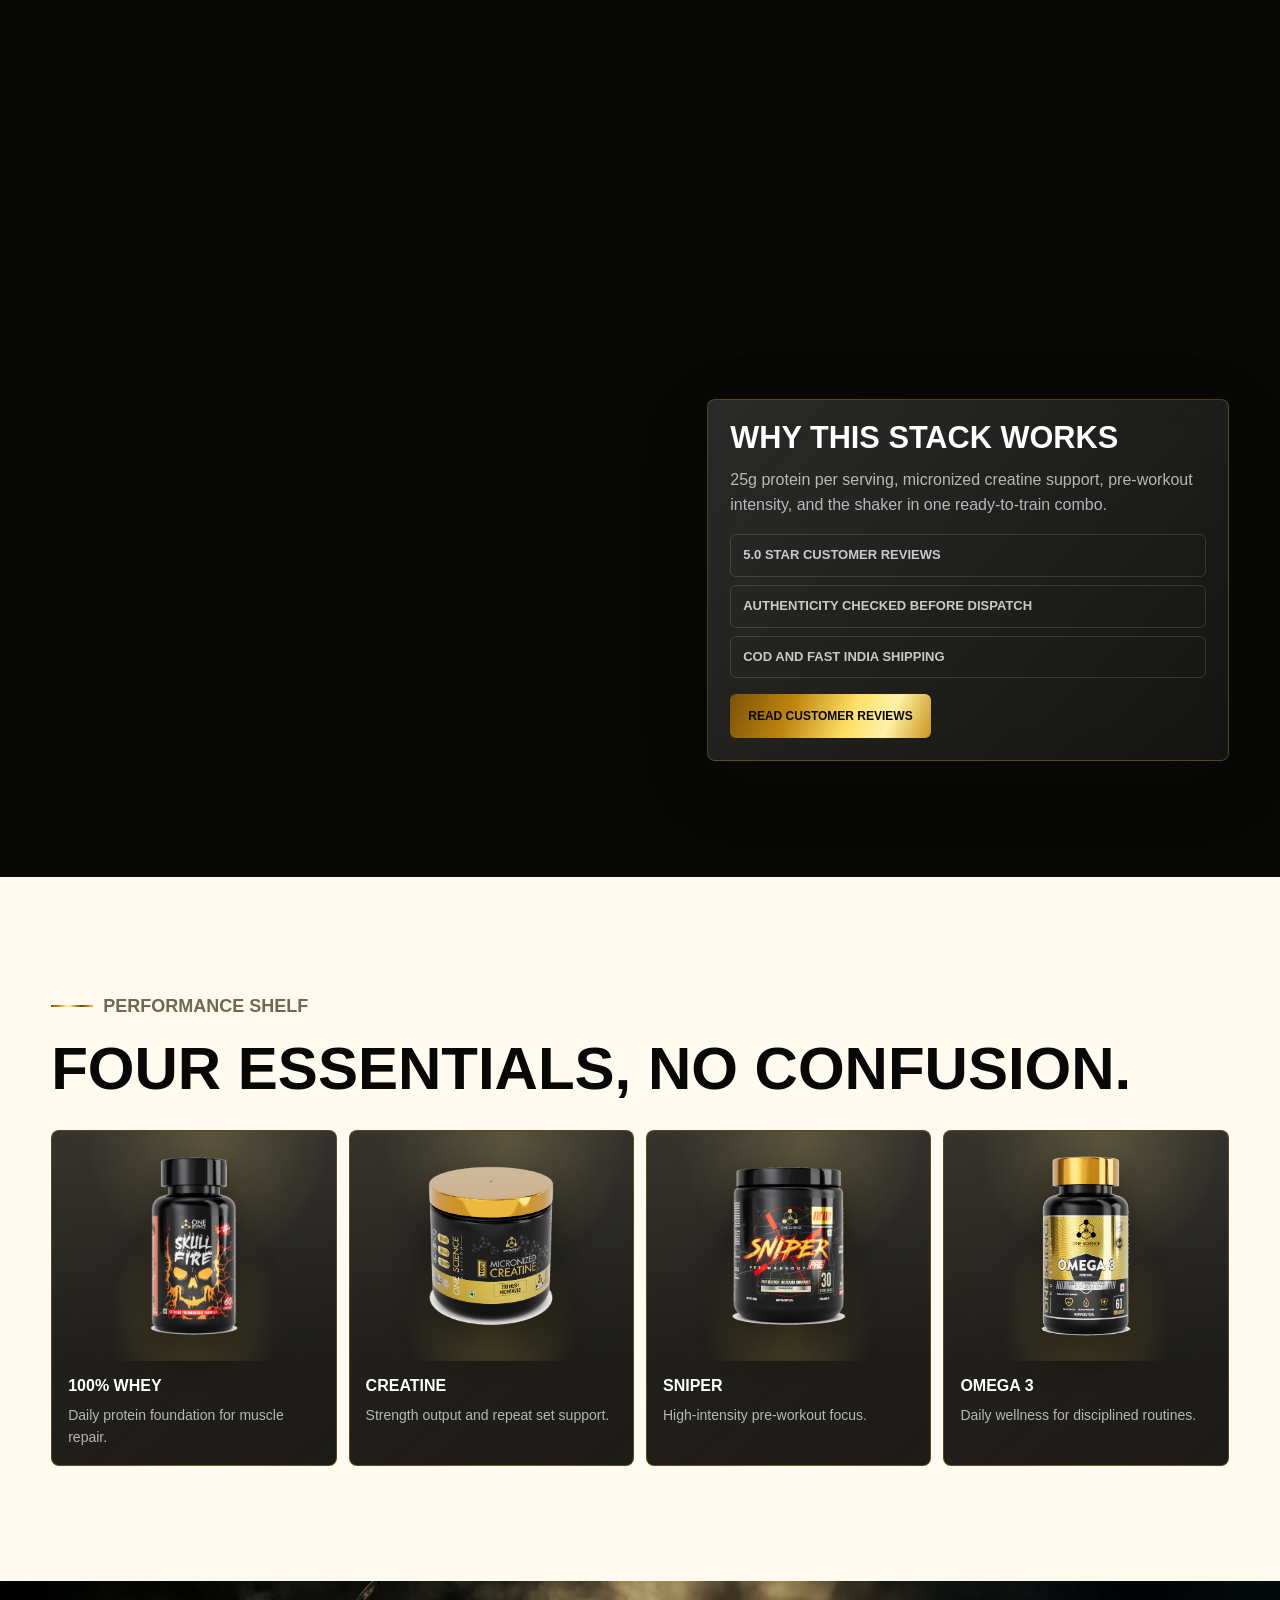
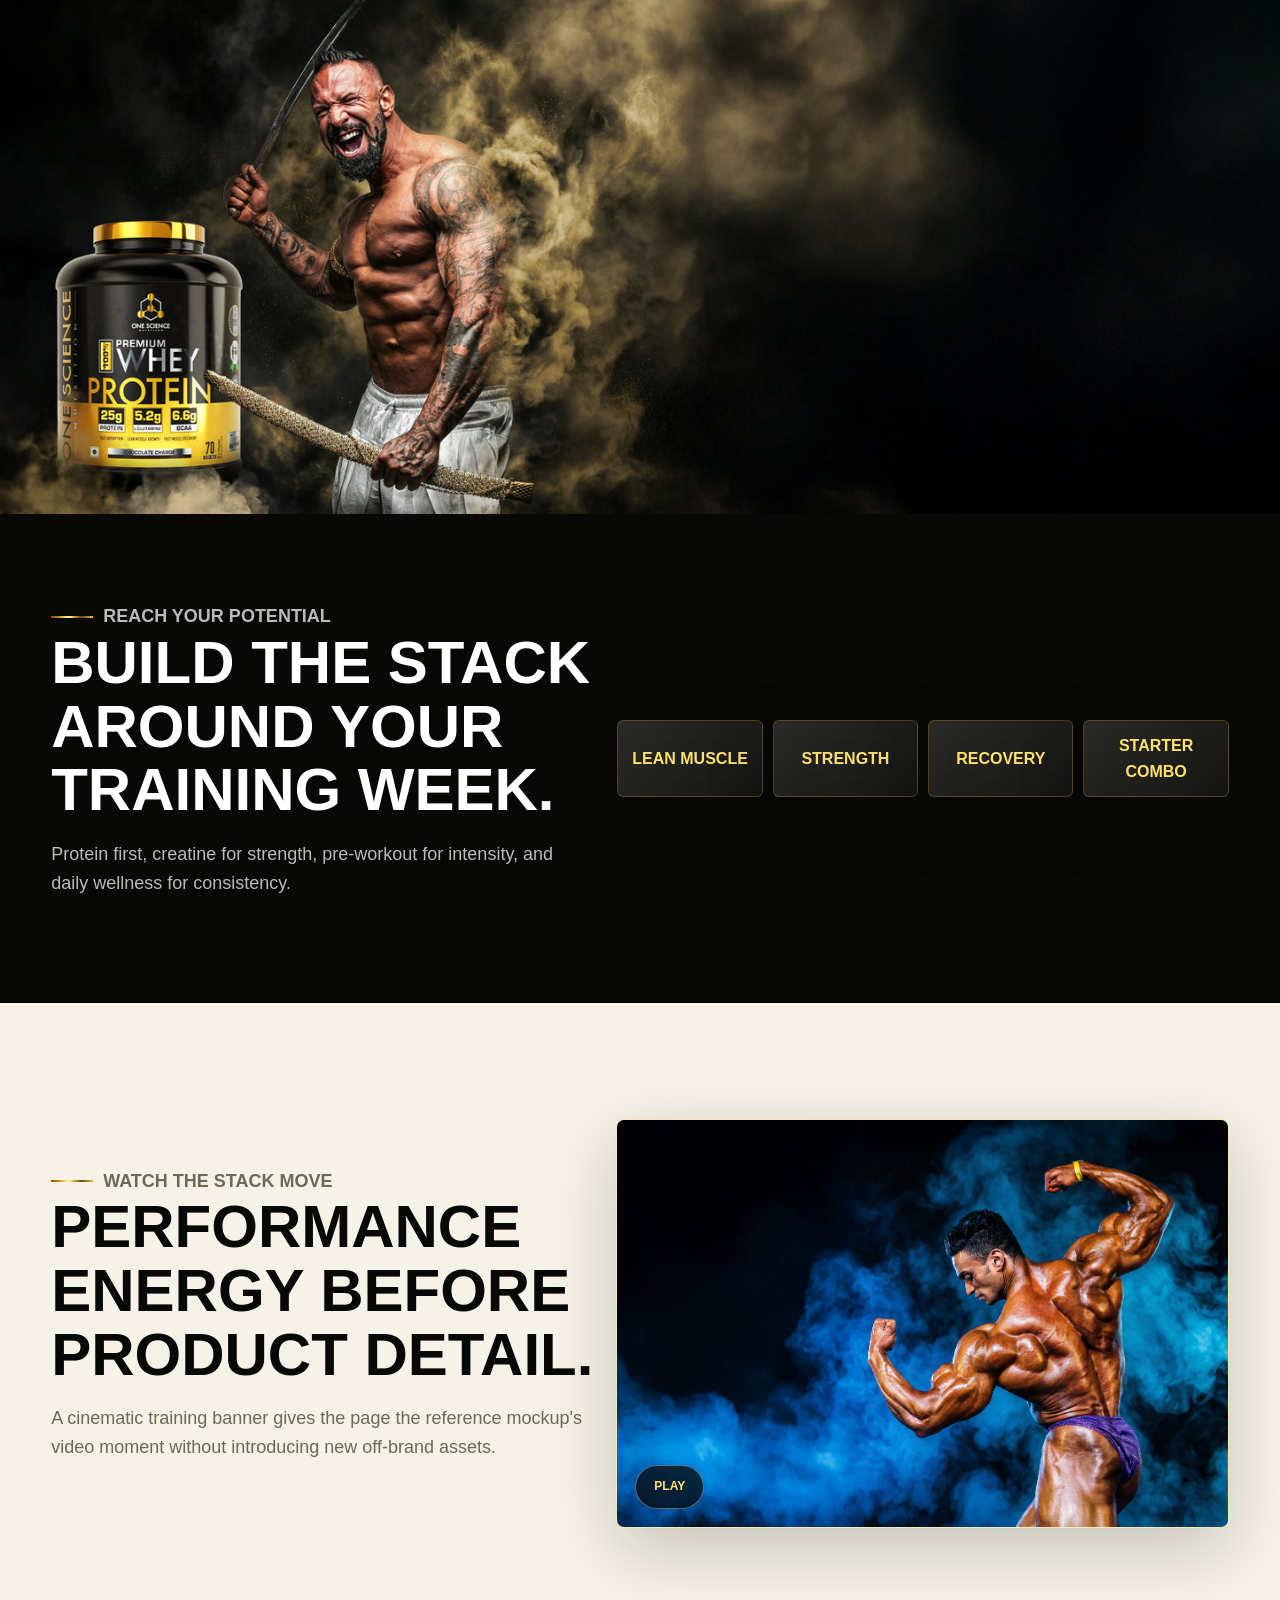
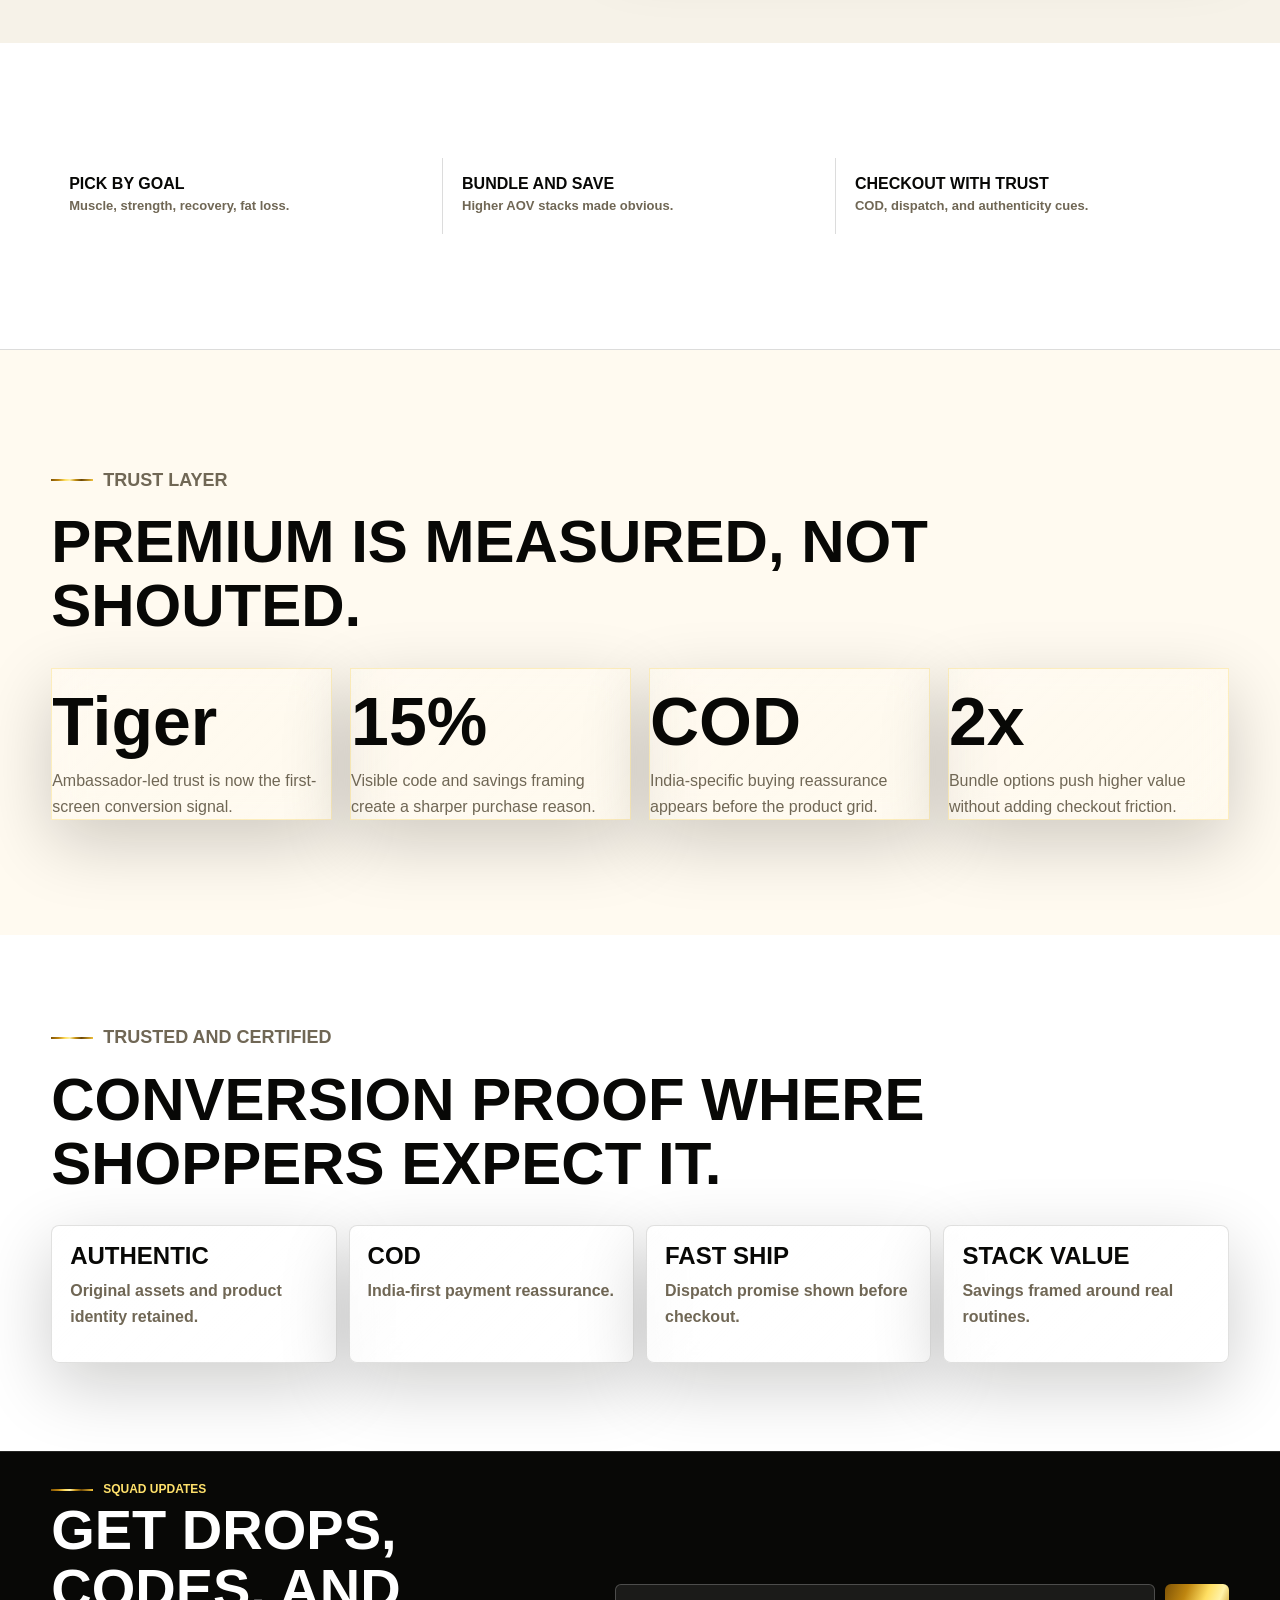
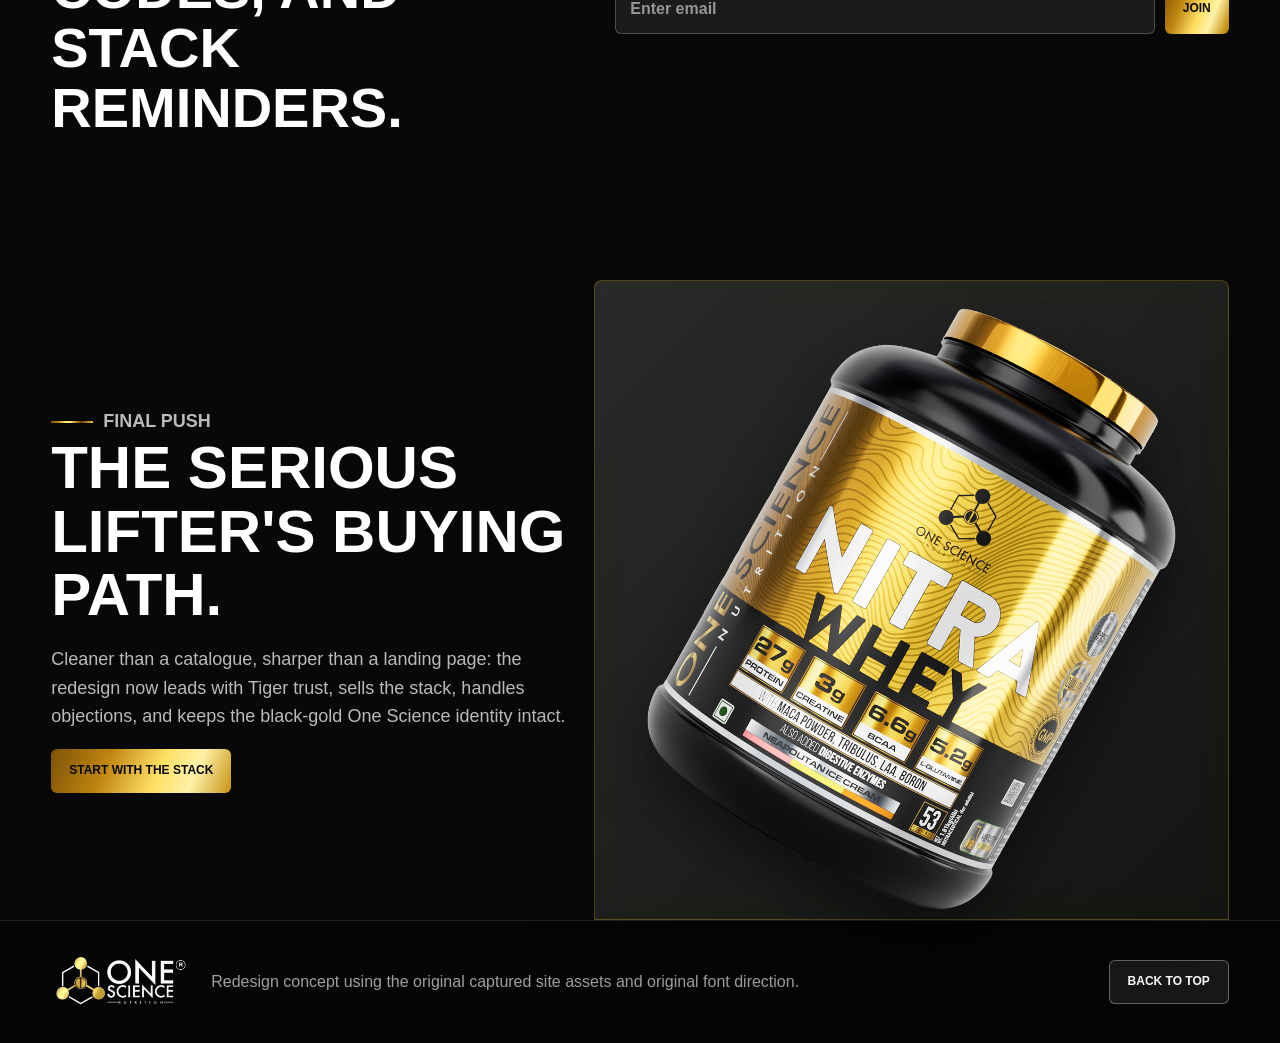
==== commit bdf5845a: "Add SVG title image background to Tiger card" ====
--- a/index.html
+++ b/index.html
@@ -321,15 +321,16 @@
     }
 
     .hero-tiger {
+      min-height: 376px;
       background:
         radial-gradient(circle at 72% 18%, rgba(255, 226, 112, .22), transparent 28%),
         linear-gradient(135deg, rgba(13, 12, 8, .98), rgba(5, 5, 5, .94));
     }
 
     .hero-tiger .hero-card-bg {
-      object-position: 58% 50%;
-      opacity: .64;
-      filter: saturate(1.02) contrast(1.02);
+      object-position: center;
+      opacity: .94;
+      filter: saturate(1.04) contrast(1.04);
       animation: none;
     }
 
@@ -365,8 +366,8 @@
 
     .hero-tiger::before {
       background:
-        linear-gradient(90deg, rgba(8, 8, 6, .94), rgba(8, 8, 6, .72) 50%, rgba(8, 8, 6, .42)),
-        linear-gradient(180deg, rgba(8, 8, 6, .18), rgba(8, 8, 6, .78));
+        linear-gradient(90deg, rgba(8, 8, 6, .82), rgba(8, 8, 6, .42) 50%, rgba(8, 8, 6, .16)),
+        linear-gradient(180deg, rgba(8, 8, 6, .08), rgba(8, 8, 6, .58));
     }
 
     .hero-tiger::after {
@@ -2328,8 +2329,12 @@
       }
 
       .hero-tiger .hero-card-bg {
-        object-position: 56% center;
-        opacity: .58;
+        object-position: center;
+        opacity: .9;
+      }
+
+      .hero-tiger {
+        min-height: 315px;
       }
 
       .hero-tiger .hero-card-product {
@@ -2537,7 +2542,7 @@
         </div>
         <div class="hero-banner-grid" aria-label="Hero banner choices">
           <a class="hero-banner-card hero-tiger" href="#featured">
-            <img class="hero-card-bg" src="onescience-assets/tiger-science-card-poster.png" alt="Tiger Shroff One Science performance banner">
+            <img class="hero-card-bg" src="onescience-assets/tiger-title-card-bg.svg" alt="Tiger Shroff One Science performance banner">
             <img class="hero-card-product" src="onescience-assets/whey-pack-cutout.png" alt="" aria-hidden="true">
             <span class="hero-banner-copy"><small>Trusted by Tiger</small><b>Train with the headline stack</b><em>Claim Tiger stack</em></span>
           </a>
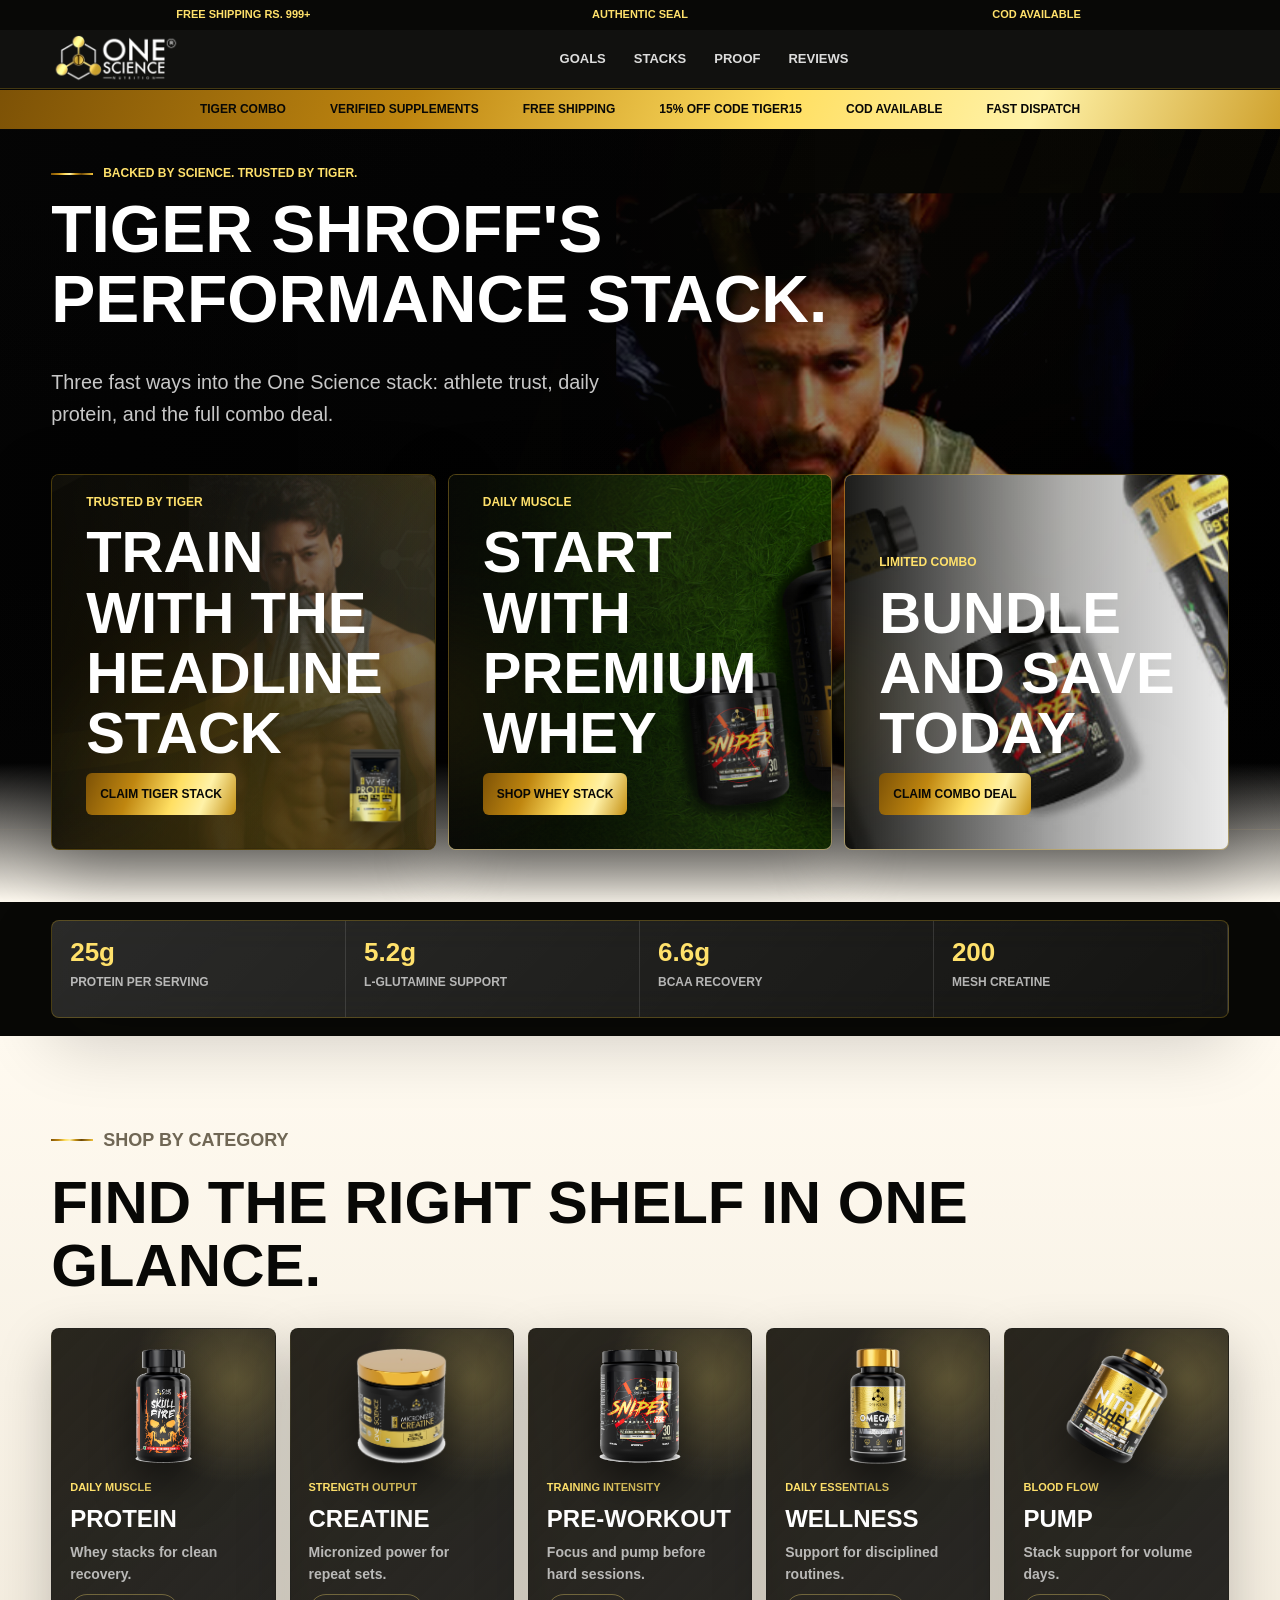
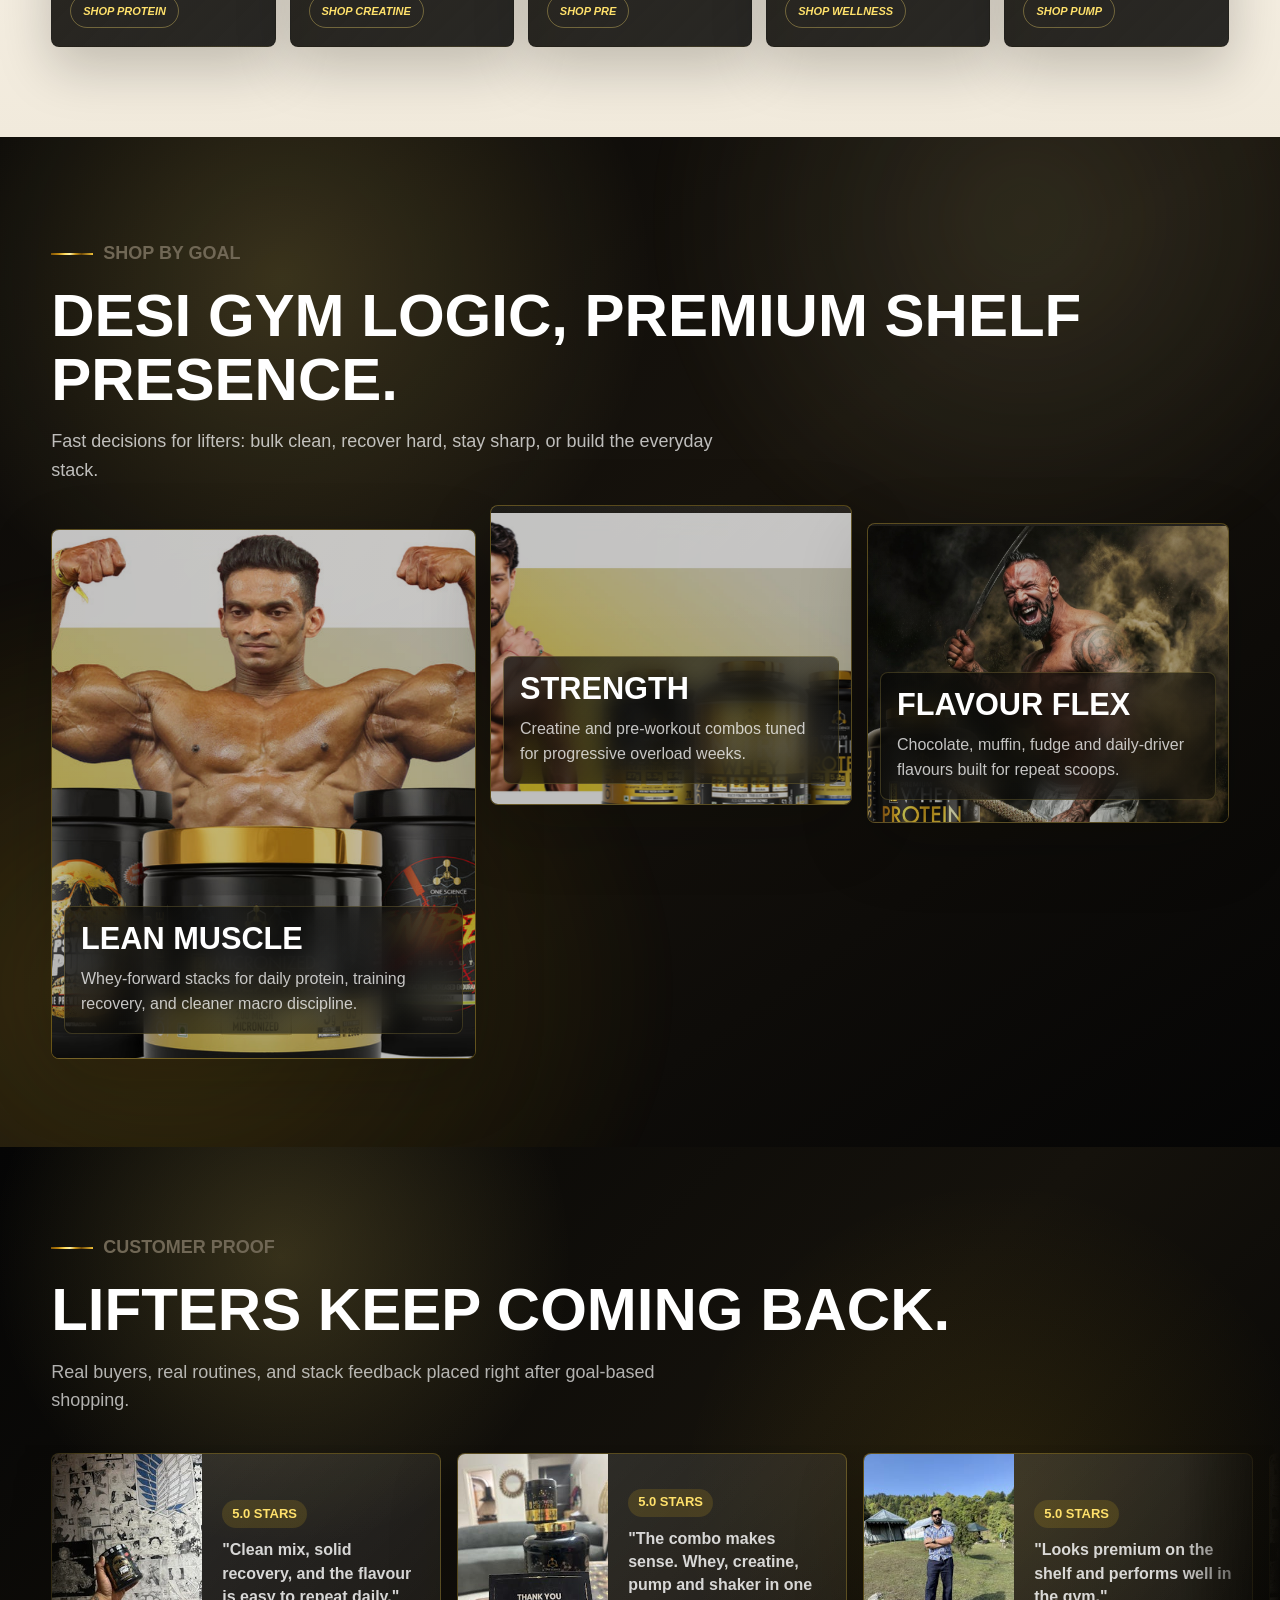
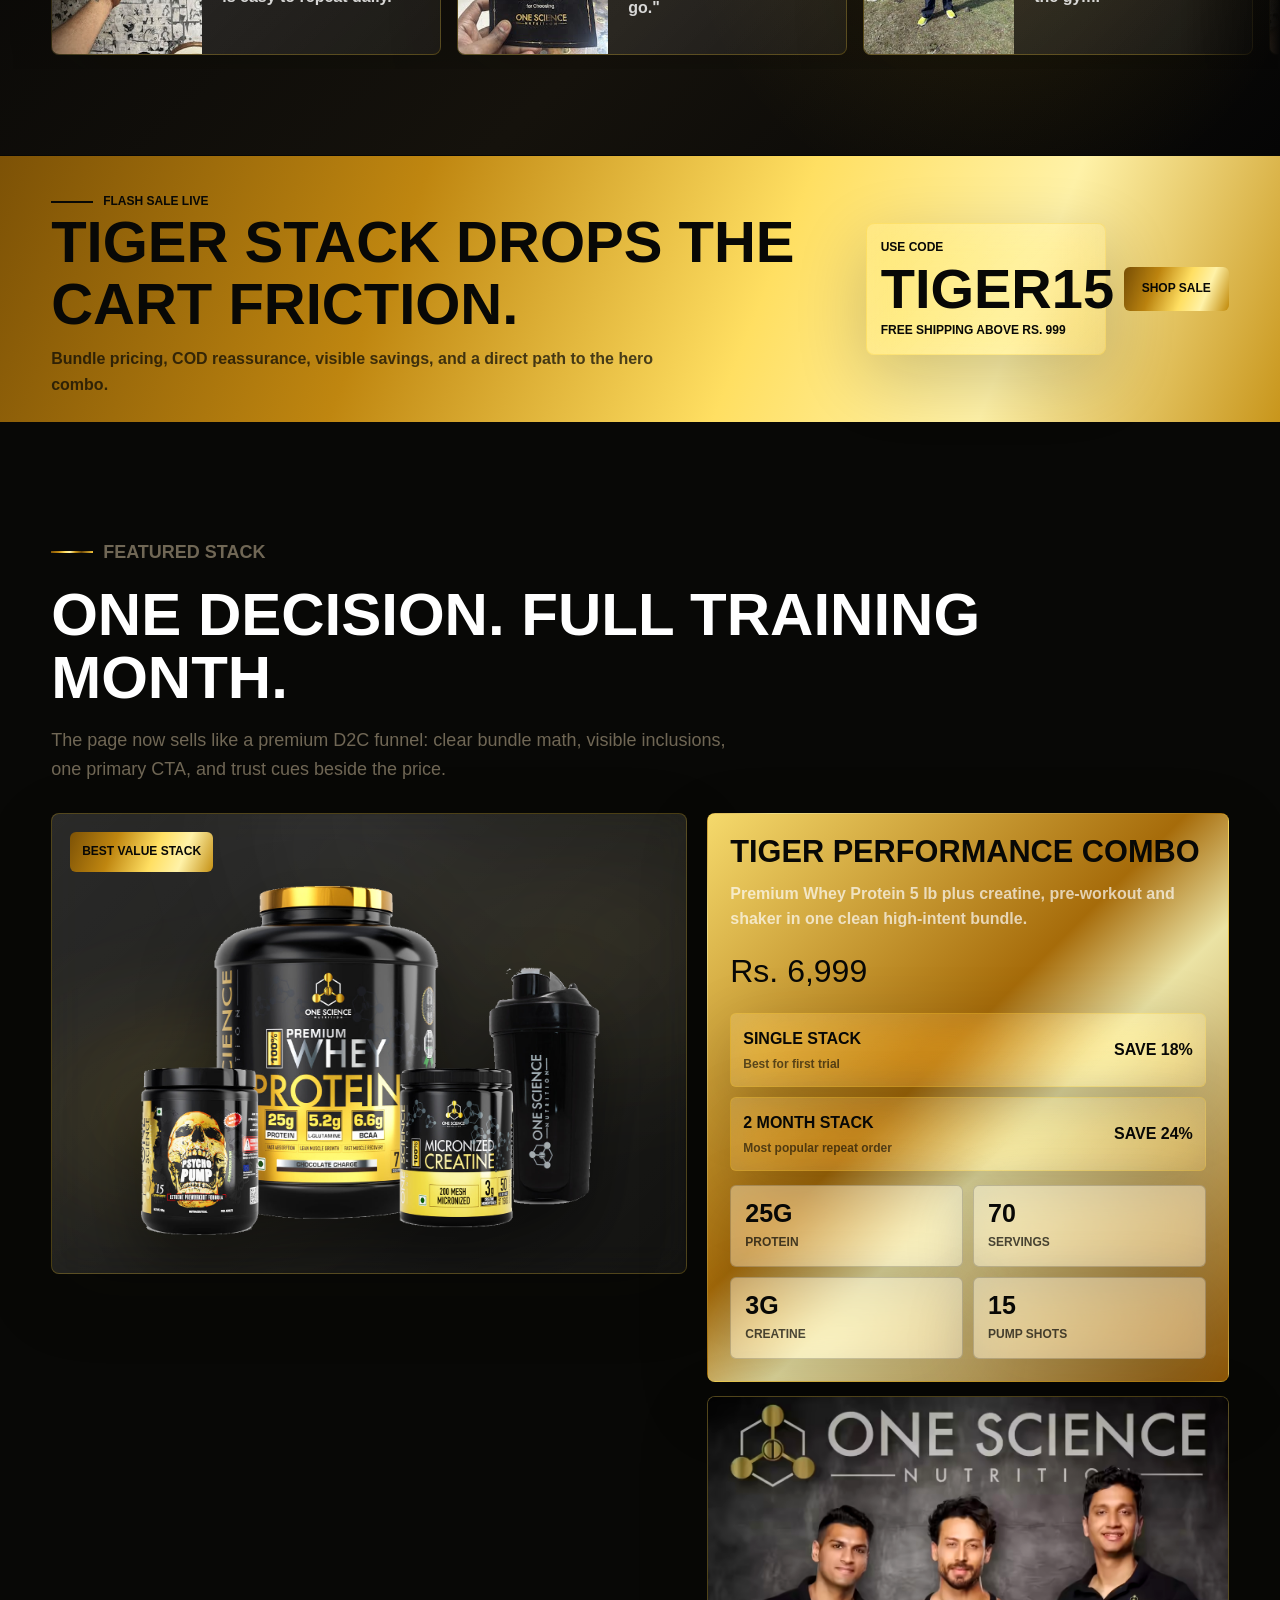
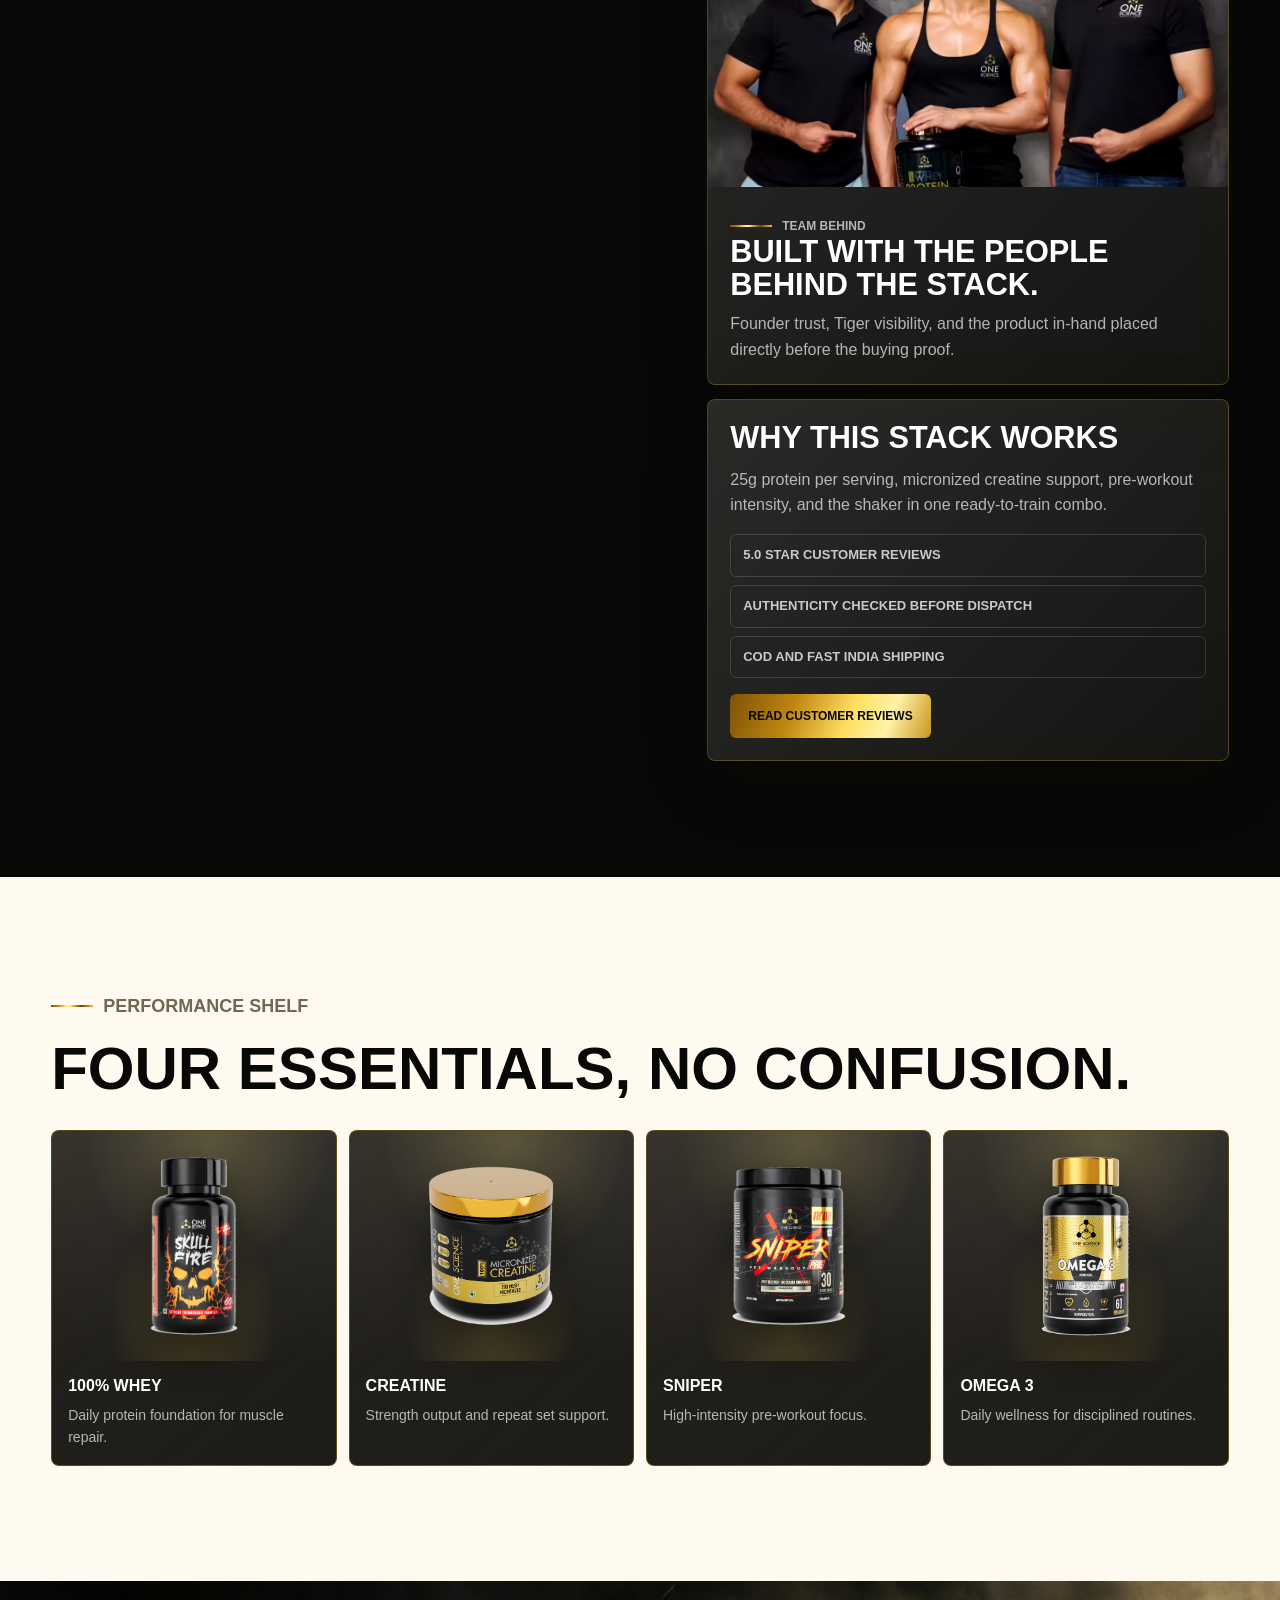
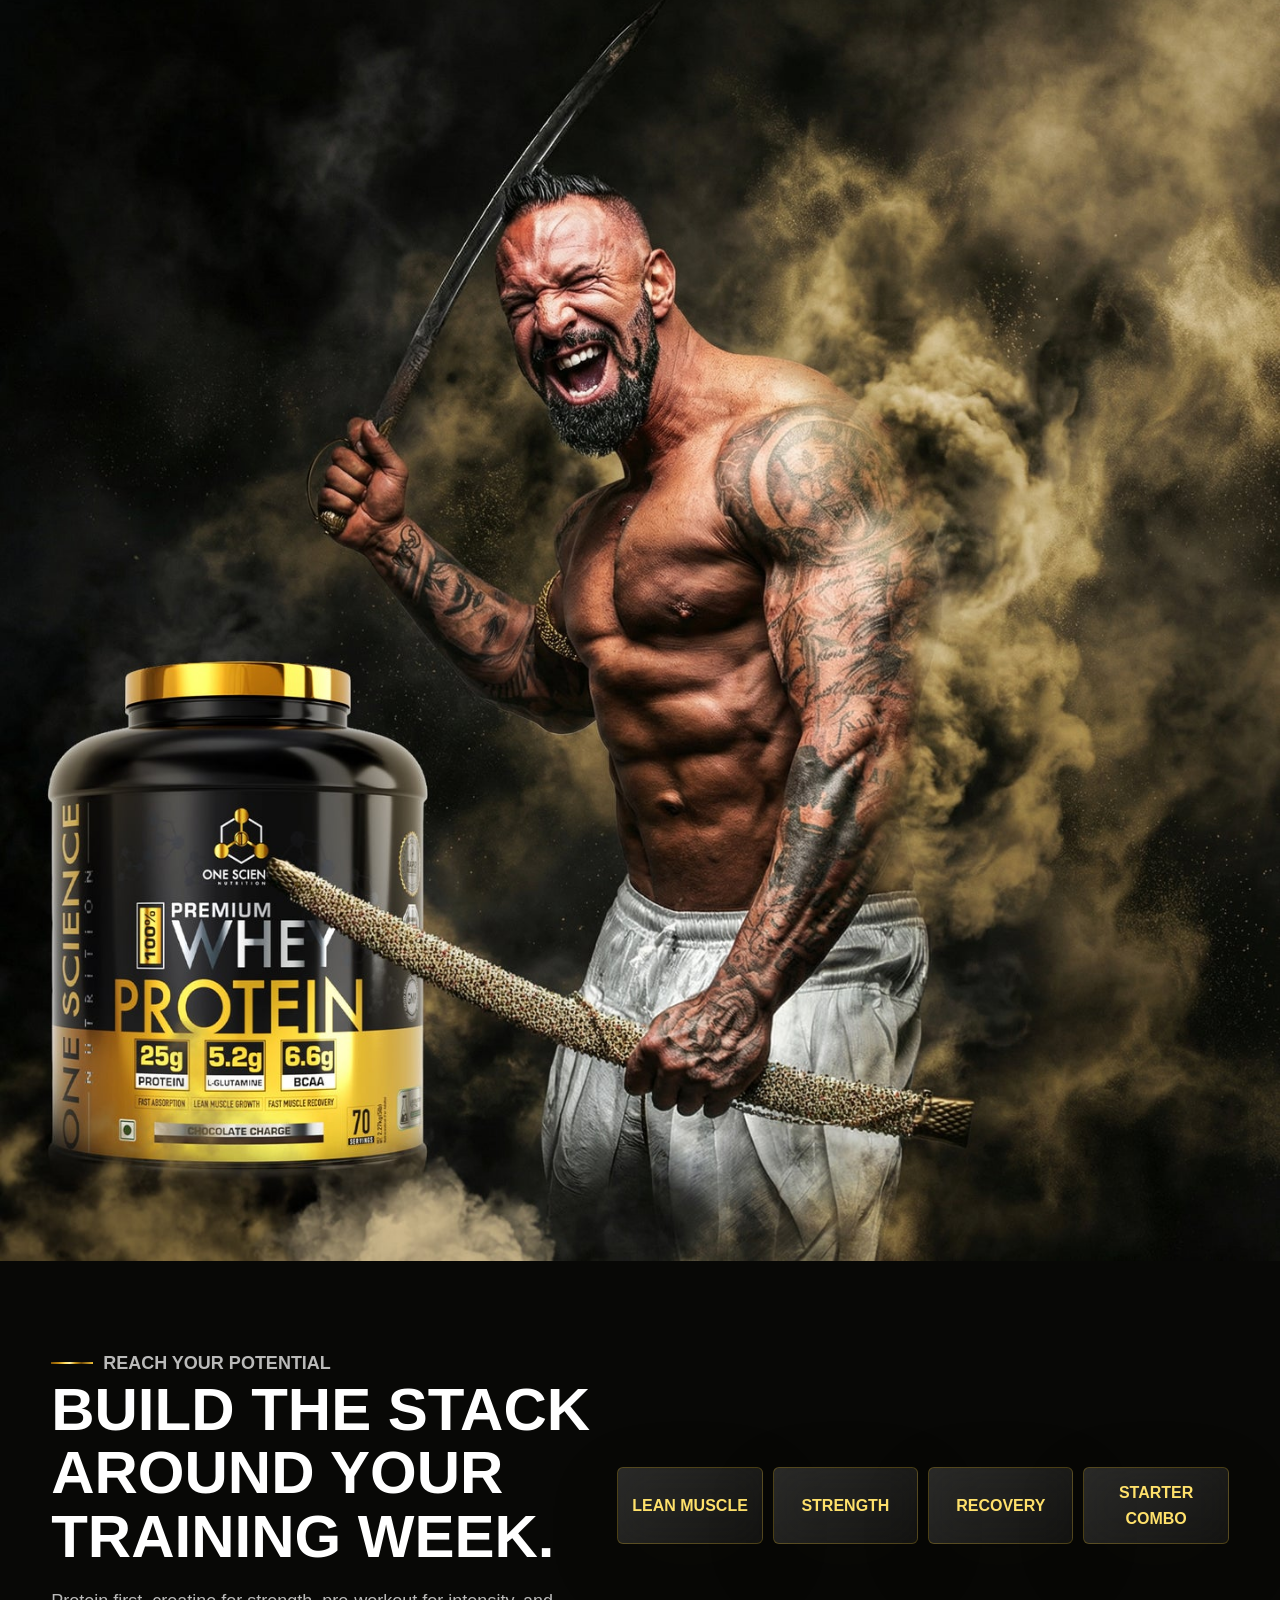
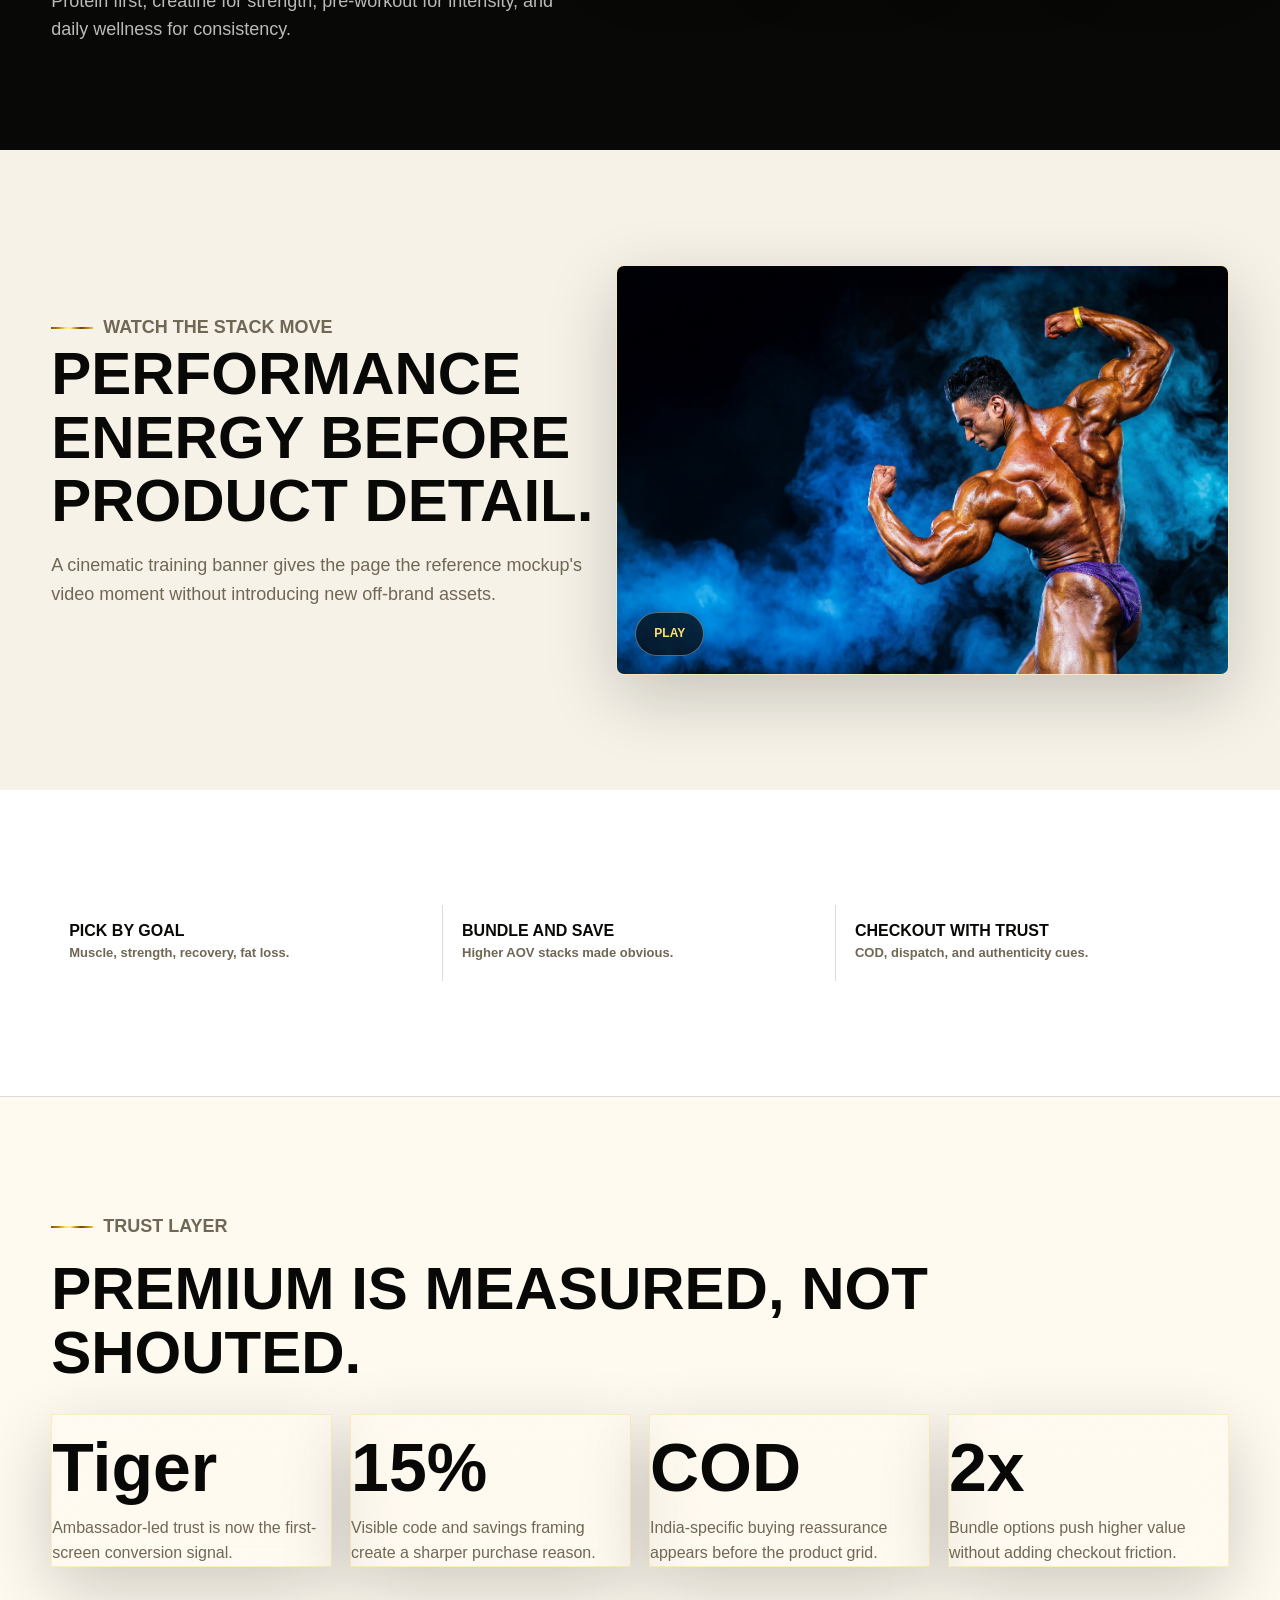
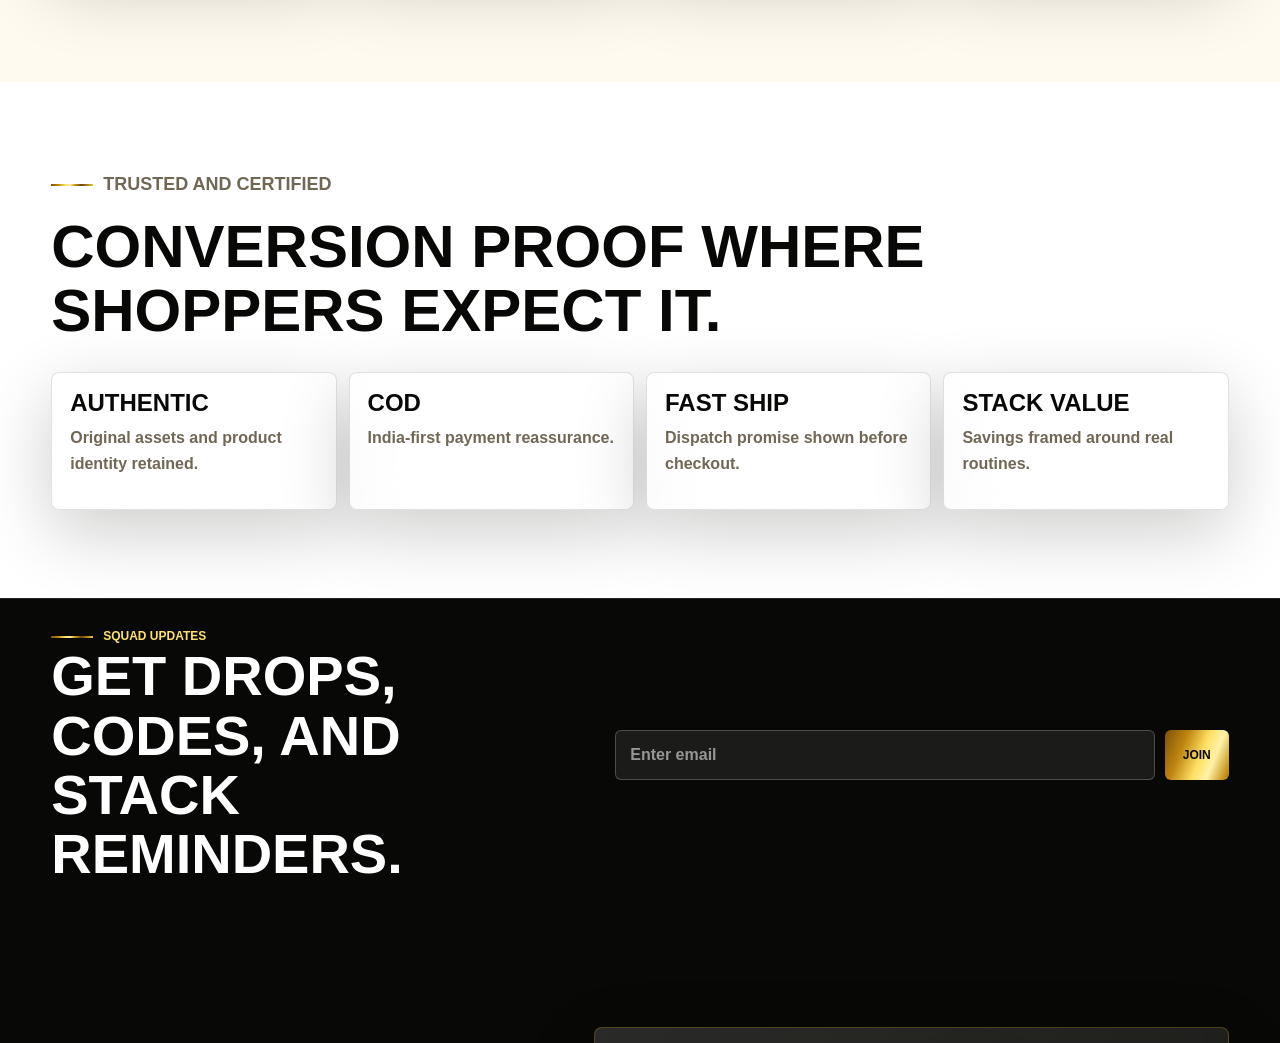
==== commit f911071e: "Update Tiger card SVG crop" ====
--- a/index.html
+++ b/index.html
@@ -328,7 +328,7 @@
     }
 
     .hero-tiger .hero-card-bg {
-      object-position: center;
+      object-position: 58% center;
       opacity: .94;
       filter: saturate(1.04) contrast(1.04);
       animation: none;
@@ -2329,7 +2329,7 @@
       }
 
       .hero-tiger .hero-card-bg {
-        object-position: center;
+        object-position: 56% center;
         opacity: .9;
       }
 
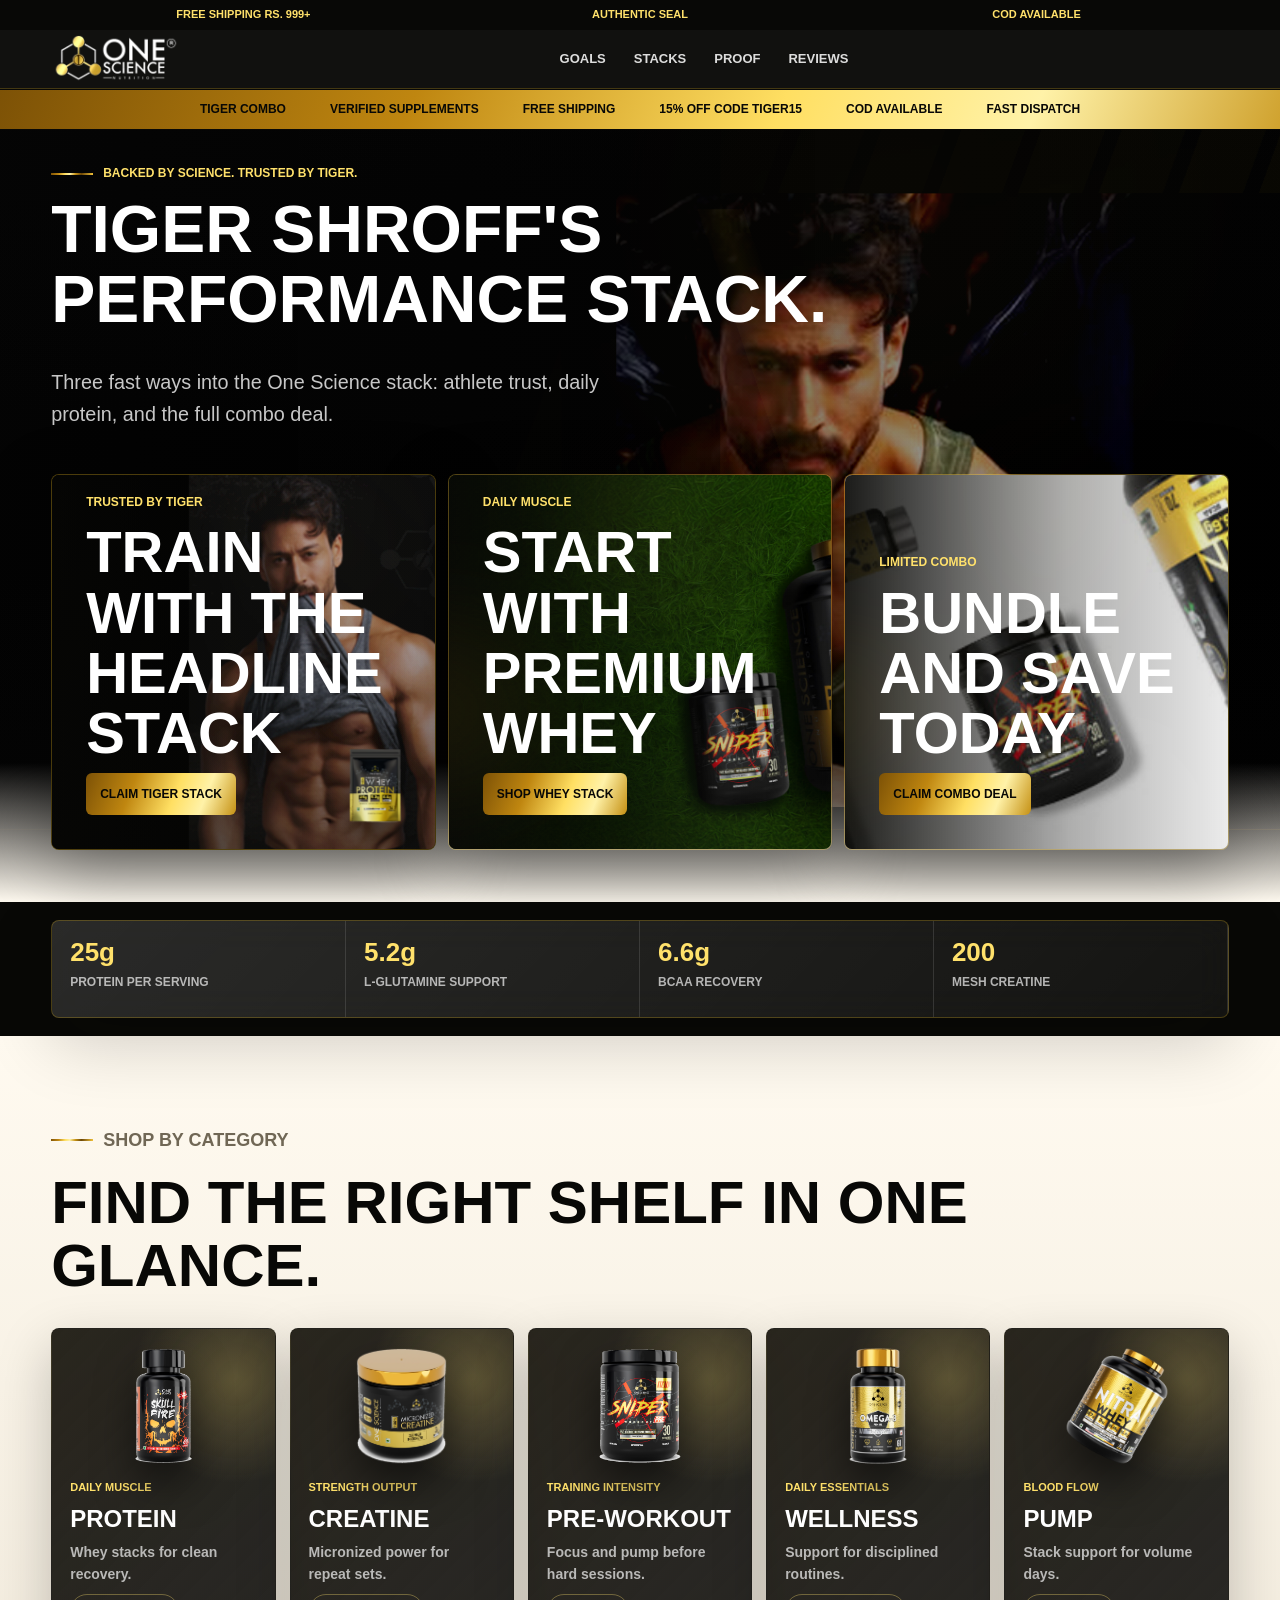
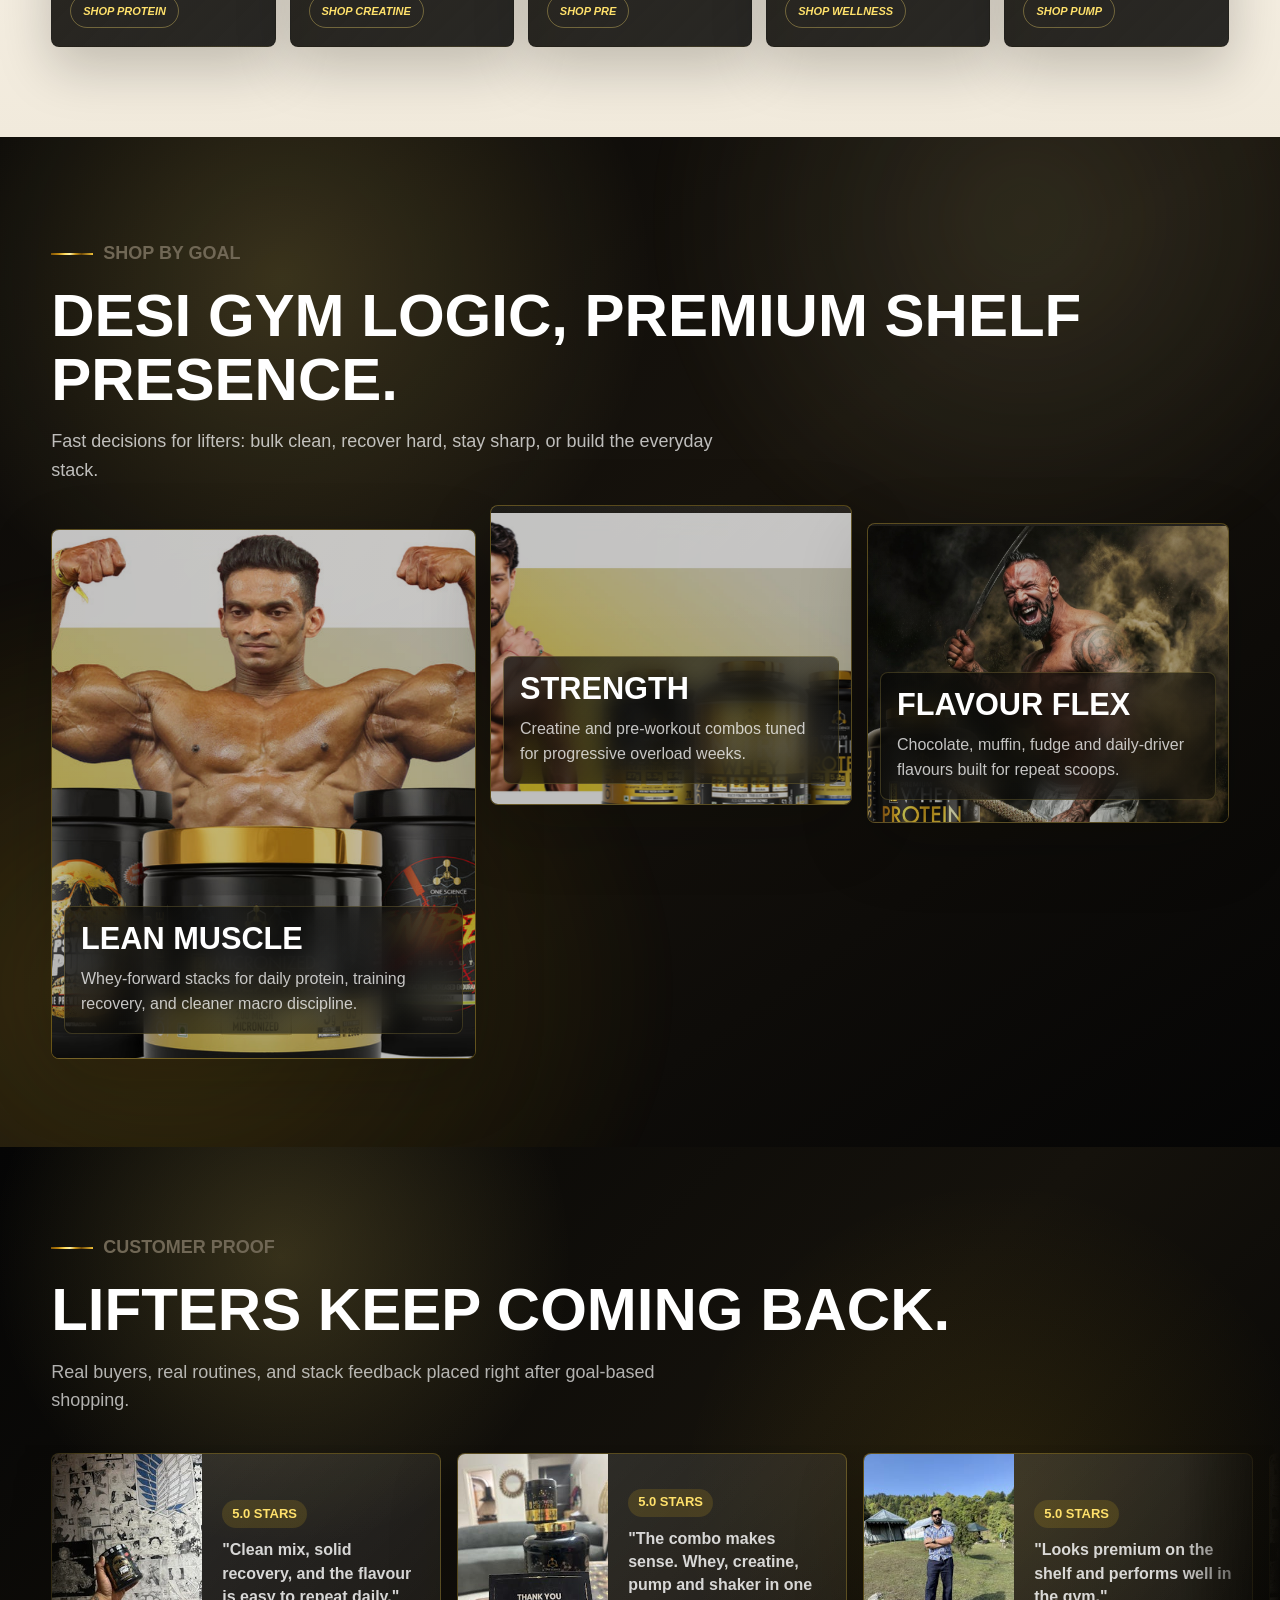
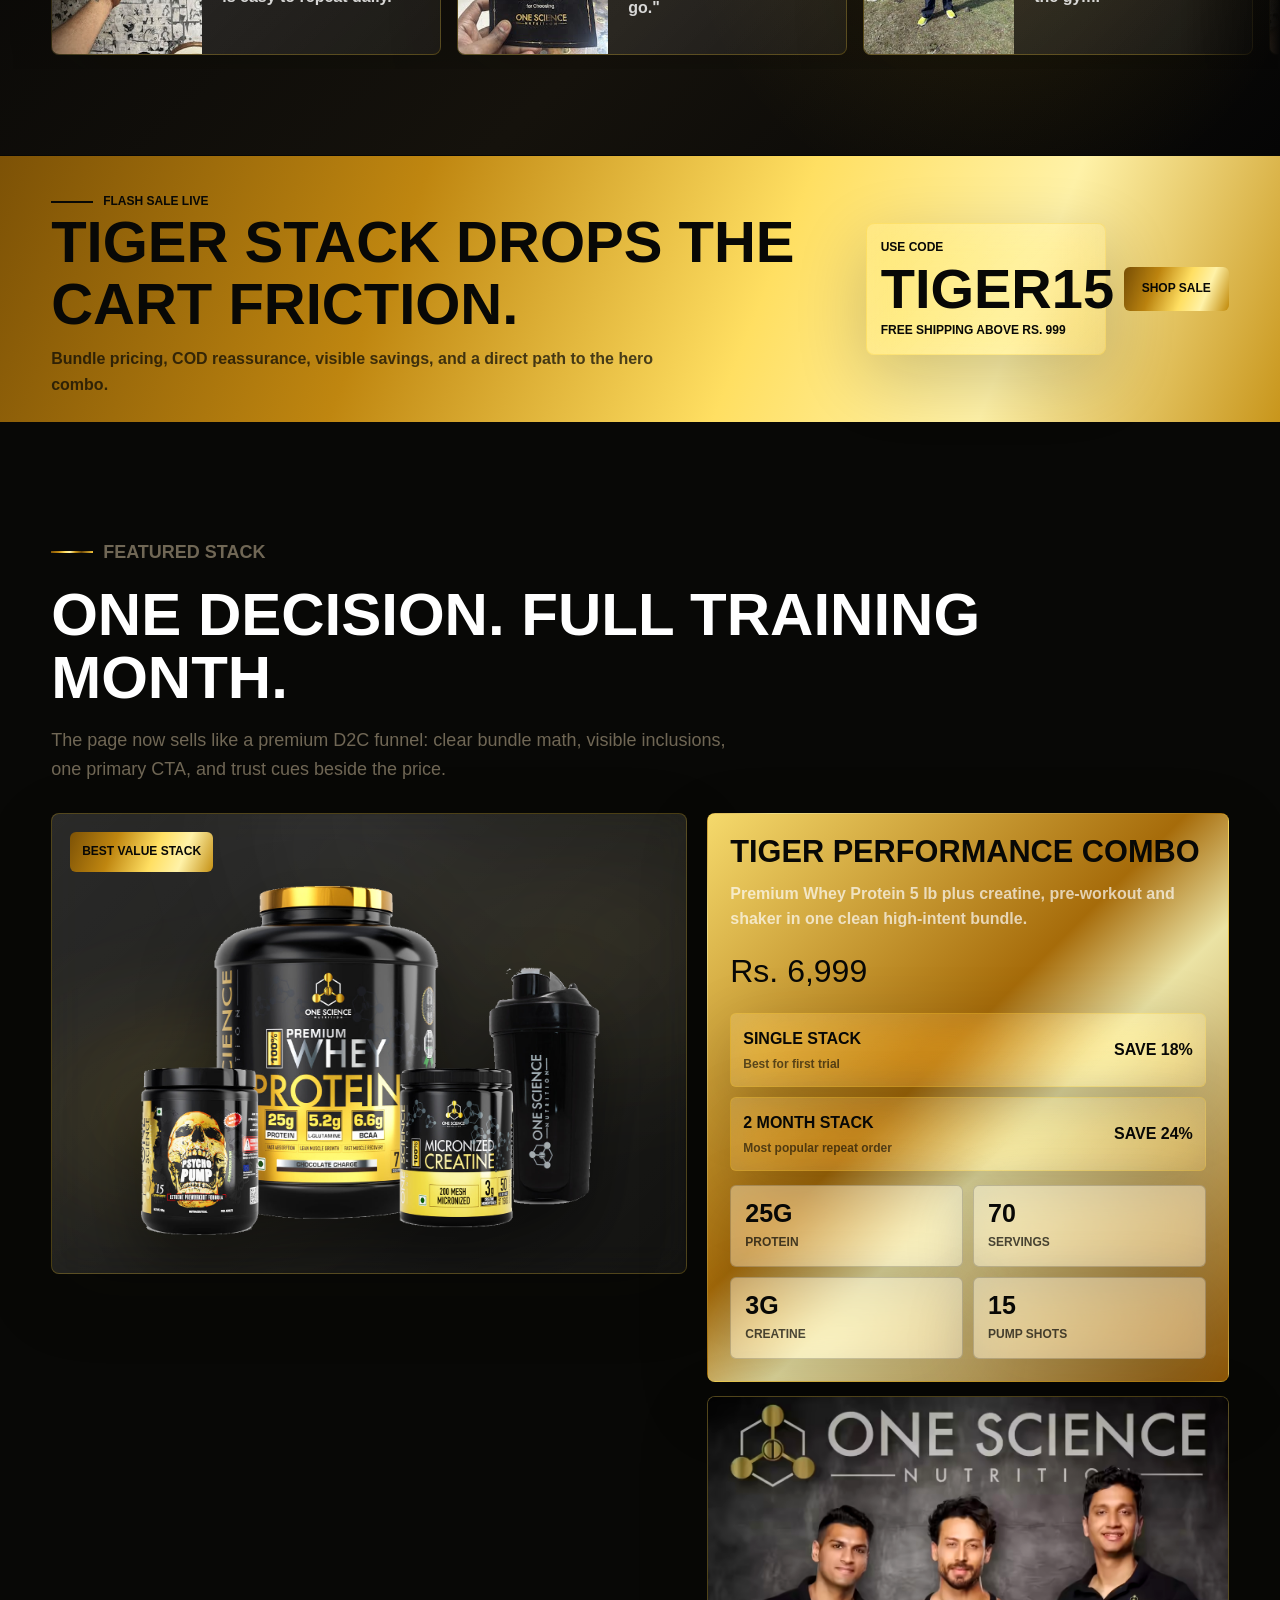
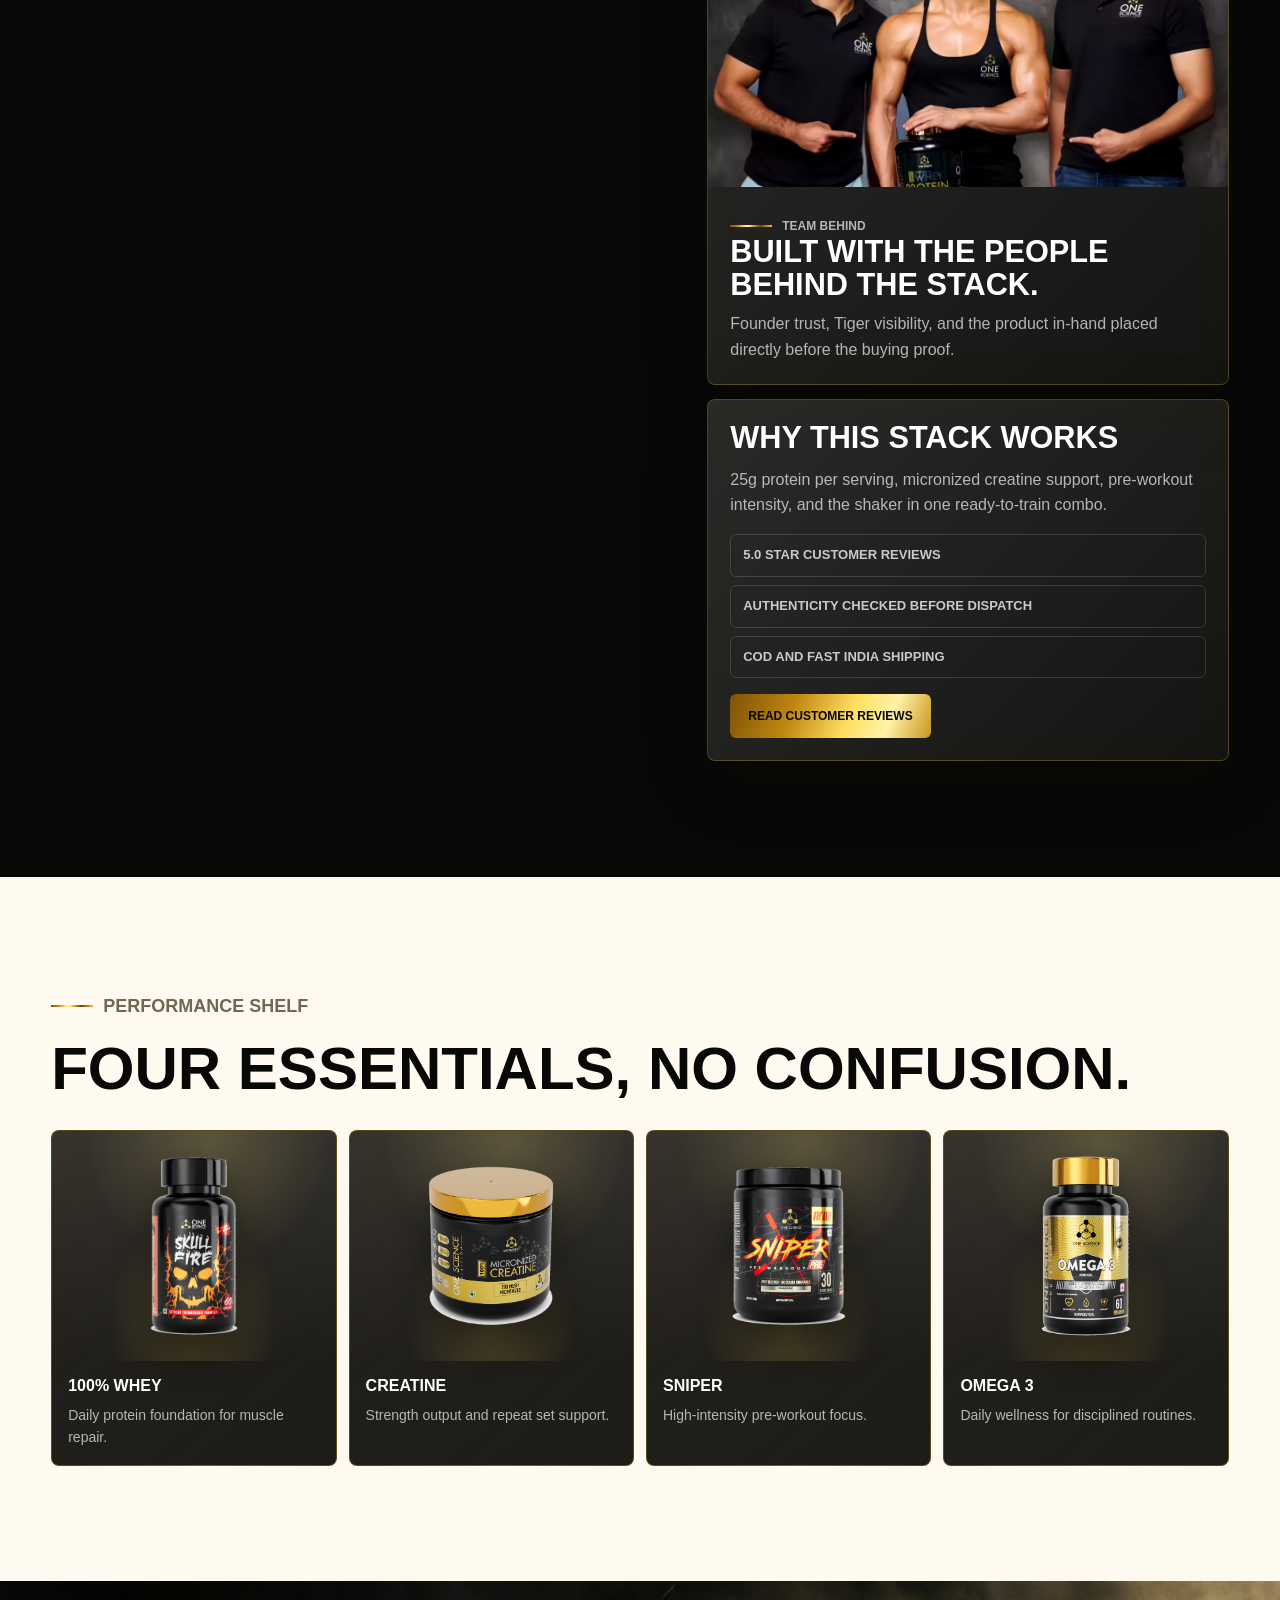
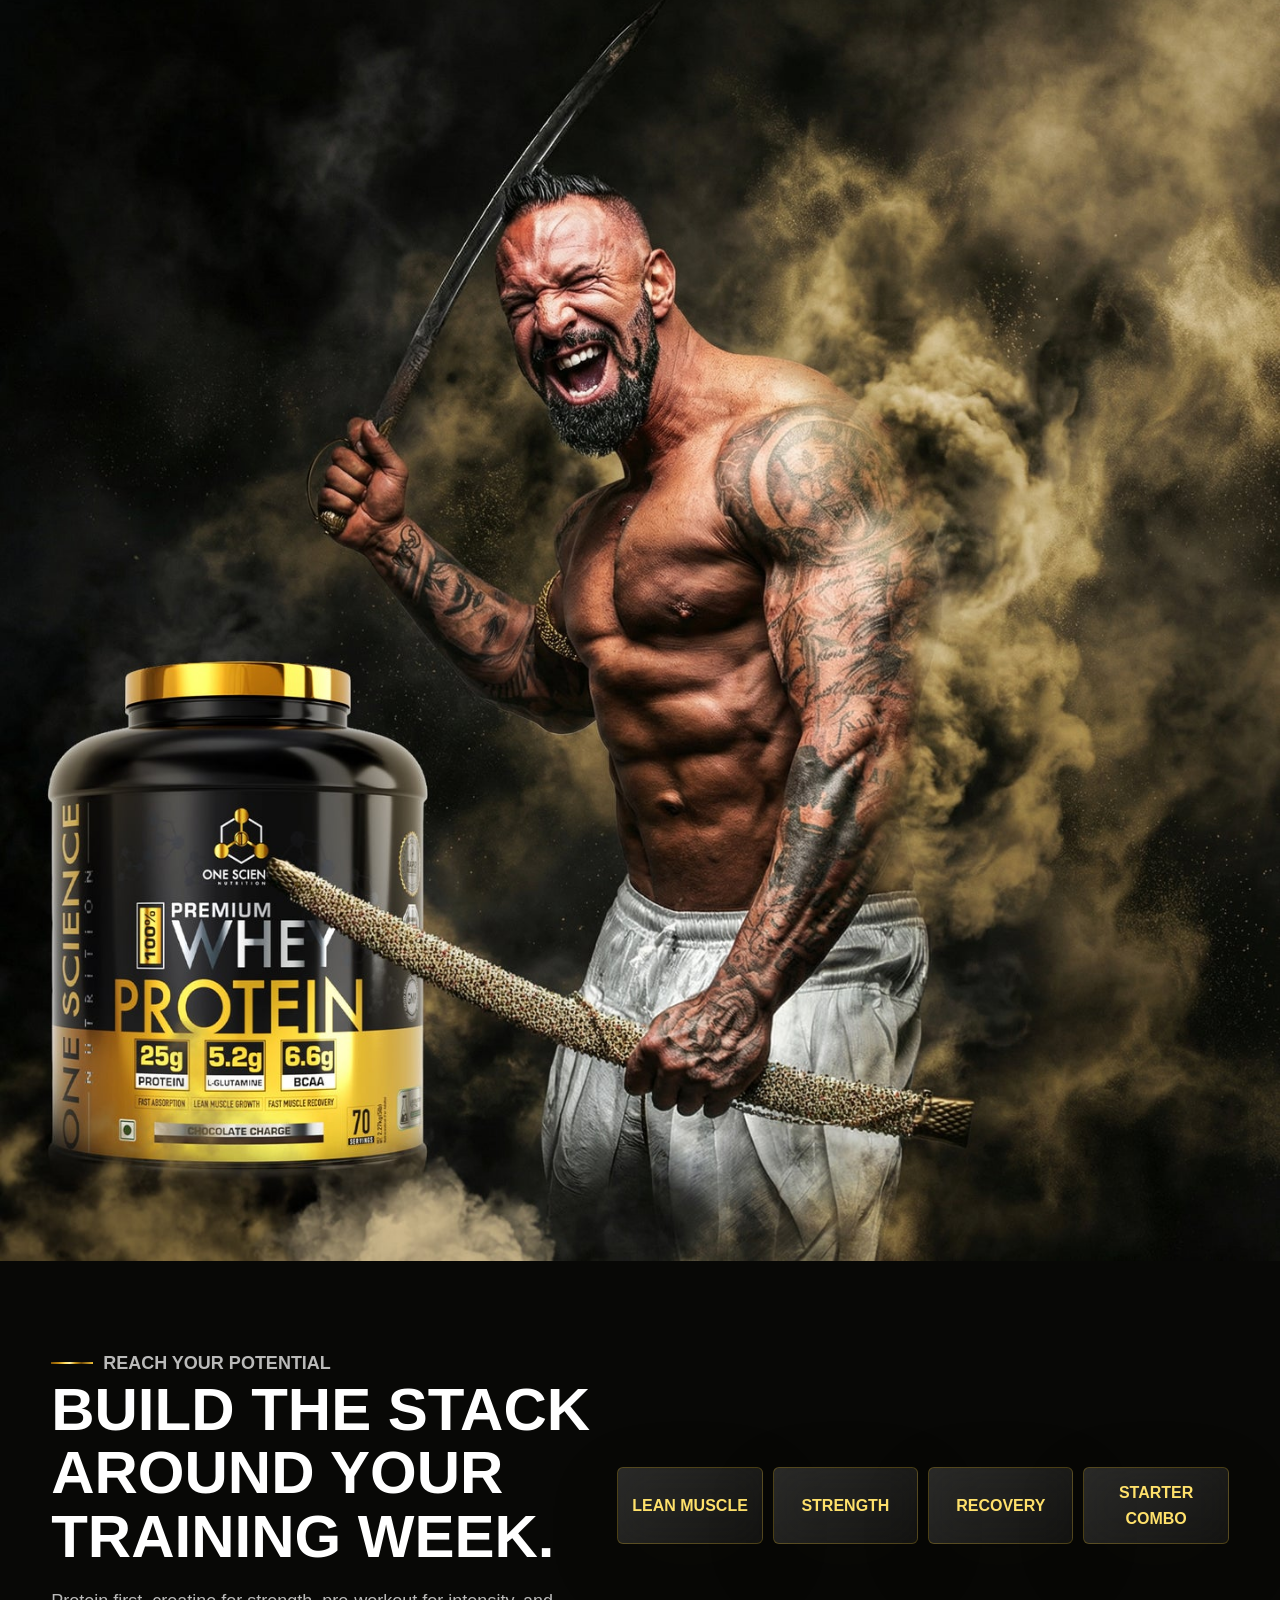
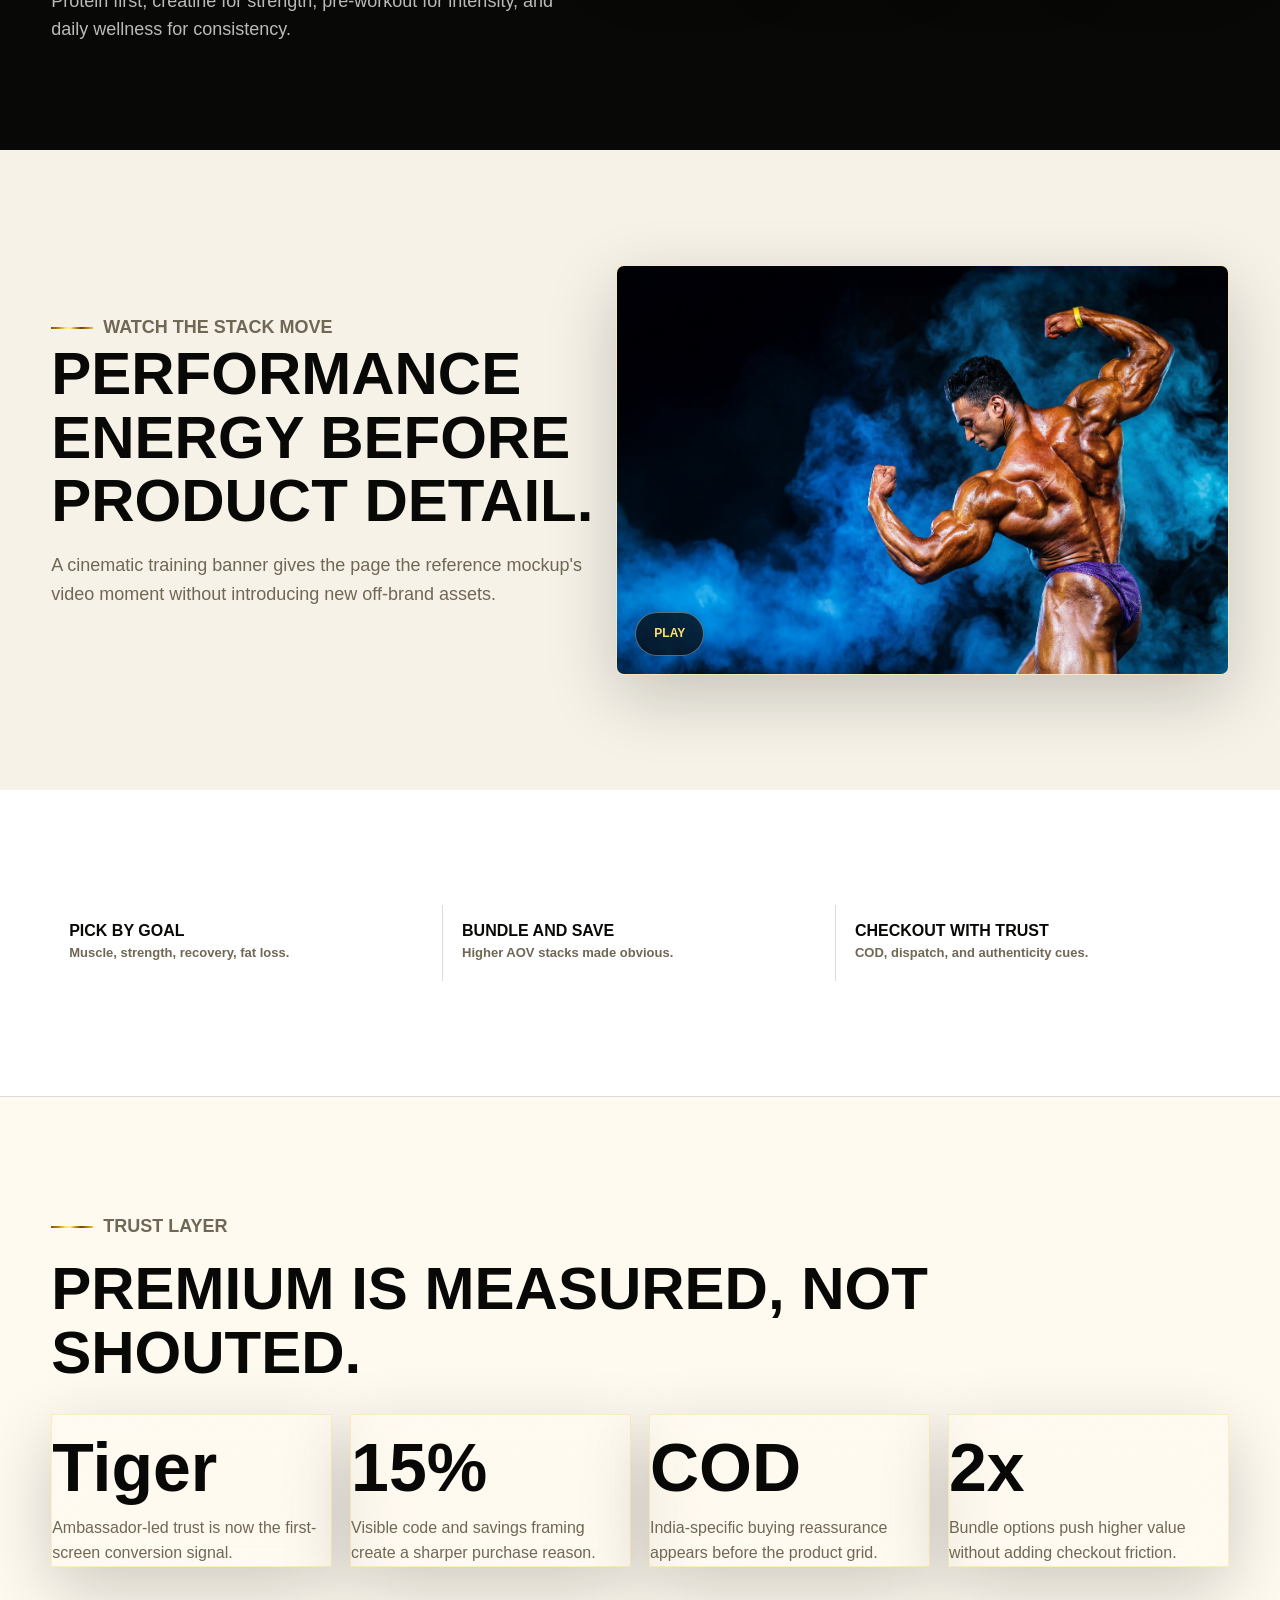
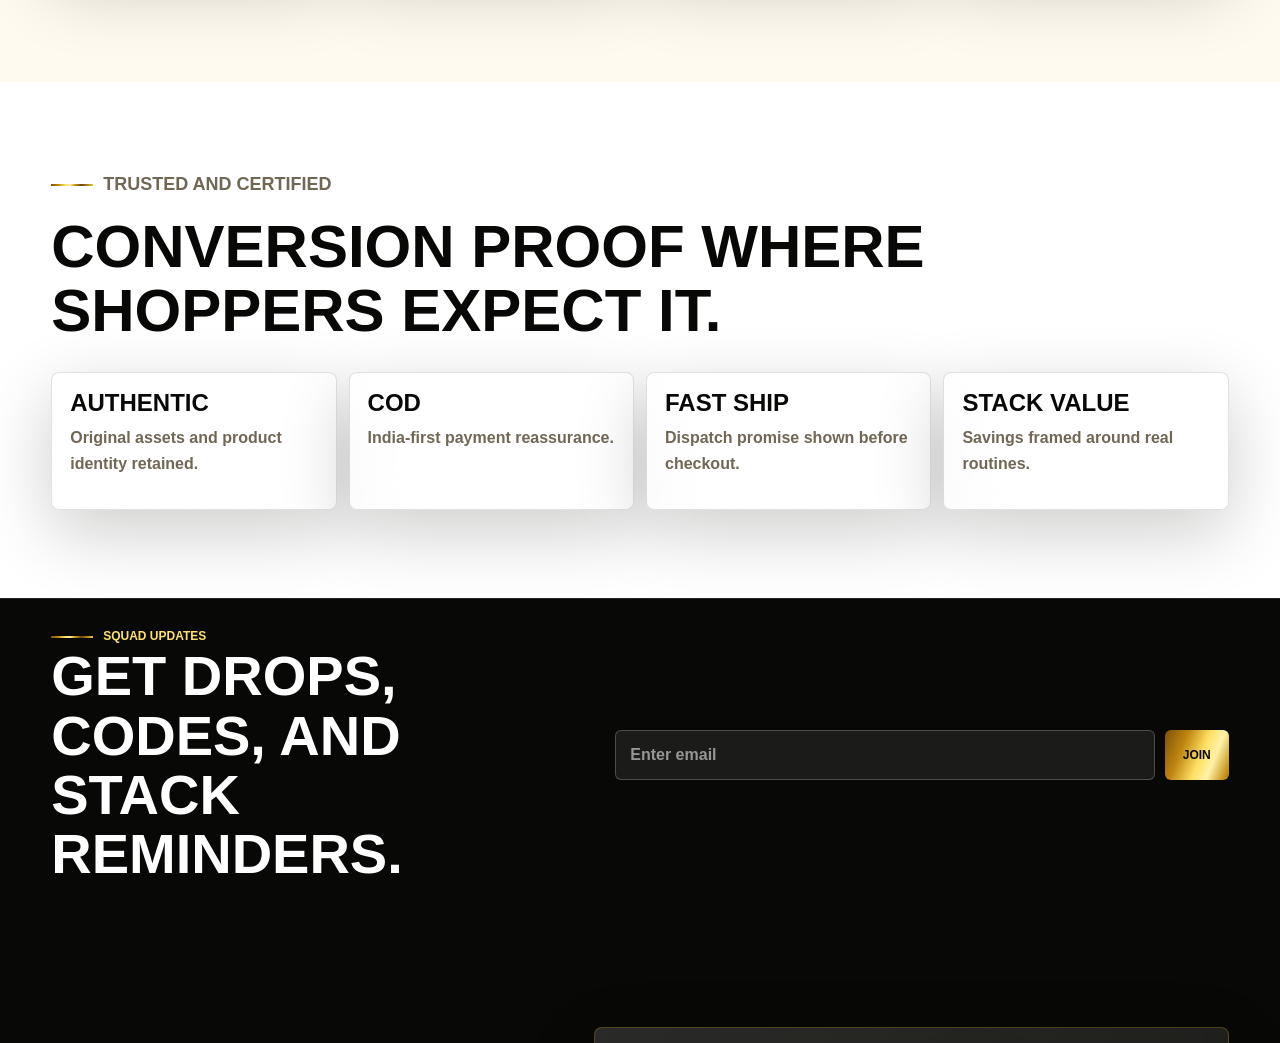
==== commit ffbc2be8: "Remove Tiger card gradient overlay" ====
--- a/index.html
+++ b/index.html
@@ -366,21 +366,12 @@
 
     .hero-tiger::before {
       background:
-        linear-gradient(90deg, rgba(8, 8, 6, .82), rgba(8, 8, 6, .42) 50%, rgba(8, 8, 6, .16)),
-        linear-gradient(180deg, rgba(8, 8, 6, .08), rgba(8, 8, 6, .58));
+        linear-gradient(90deg, rgba(8, 8, 6, .64), rgba(8, 8, 6, .22) 50%, rgba(8, 8, 6, .05)),
+        linear-gradient(180deg, rgba(8, 8, 6, .02), rgba(8, 8, 6, .38));
     }
 
     .hero-tiger::after {
-      inset: -34% -38%;
-      background:
-        radial-gradient(ellipse at 20% 82%, rgba(255, 226, 112, .32), transparent 24%),
-        radial-gradient(ellipse at 42% 48%, rgba(246, 195, 28, .26), transparent 34%),
-        radial-gradient(ellipse at 64% 28%, rgba(255, 236, 145, .2), transparent 30%),
-        radial-gradient(ellipse at 78% 74%, rgba(187, 137, 42, .18), transparent 34%);
-      background-size: 130% 130%, 160% 160%, 145% 145%, 170% 170%;
-      filter: blur(22px);
-      opacity: .76;
-      animation: tigerDustFlow 12s ease-in-out infinite alternate;
+      display: none;
     }
 
     .hero-banner-copy {
@@ -391,29 +382,6 @@
       display: grid;
       gap: 10px;
       width: min(460px, calc(100% - 36px));
-    }
-
-    @keyframes tigerDustFlow {
-      0% {
-        background-position: 0% 82%, 30% 48%, 62% 18%, 88% 78%;
-        transform: translate3d(-9%, 5%, 0) scale(1.04) rotate(-1deg);
-        opacity: .42;
-      }
-      36% {
-        background-position: 16% 70%, 46% 36%, 74% 28%, 70% 62%;
-        transform: translate3d(3%, -5%, 0) scale(1.14) rotate(2deg);
-        opacity: .82;
-      }
-      70% {
-        background-position: 30% 92%, 62% 54%, 90% 16%, 58% 80%;
-        transform: translate3d(10%, 1%, 0) scale(1.08) rotate(-2deg);
-        opacity: .62;
-      }
-      100% {
-        background-position: 48% 74%, 80% 42%, 100% 30%, 42% 68%;
-        transform: translate3d(16%, -3%, 0) scale(1.18) rotate(3deg);
-        opacity: .74;
-      }
     }
 
     @keyframes bannerBottleFloat {
@@ -2305,19 +2273,32 @@
         display: grid;
         grid-template-columns: 1fr;
         gap: 12px;
+        width: 100%;
+        overflow: hidden;
       }
 
       .hero-banner-card {
         min-height: 292px;
         aspect-ratio: 1 / .88;
+        width: 100%;
+        max-width: 100%;
+        transform: translateZ(0);
       }
 
       .hero-banner-card img {
         min-height: 292px;
+        transform: none;
+        transition: none;
+        animation: none;
       }
 
       .hero-tiger img {
-        object-position: 50% top;
+        object-position: center top;
+      }
+
+      .hero-banner-card:hover img,
+      .hero-tiger:hover .hero-card-bg {
+        transform: none;
       }
 
       .hero-banner-card::before {
@@ -2329,7 +2310,7 @@
       }
 
       .hero-tiger .hero-card-bg {
-        object-position: 56% center;
+        object-position: 56% top;
         opacity: .9;
       }
 
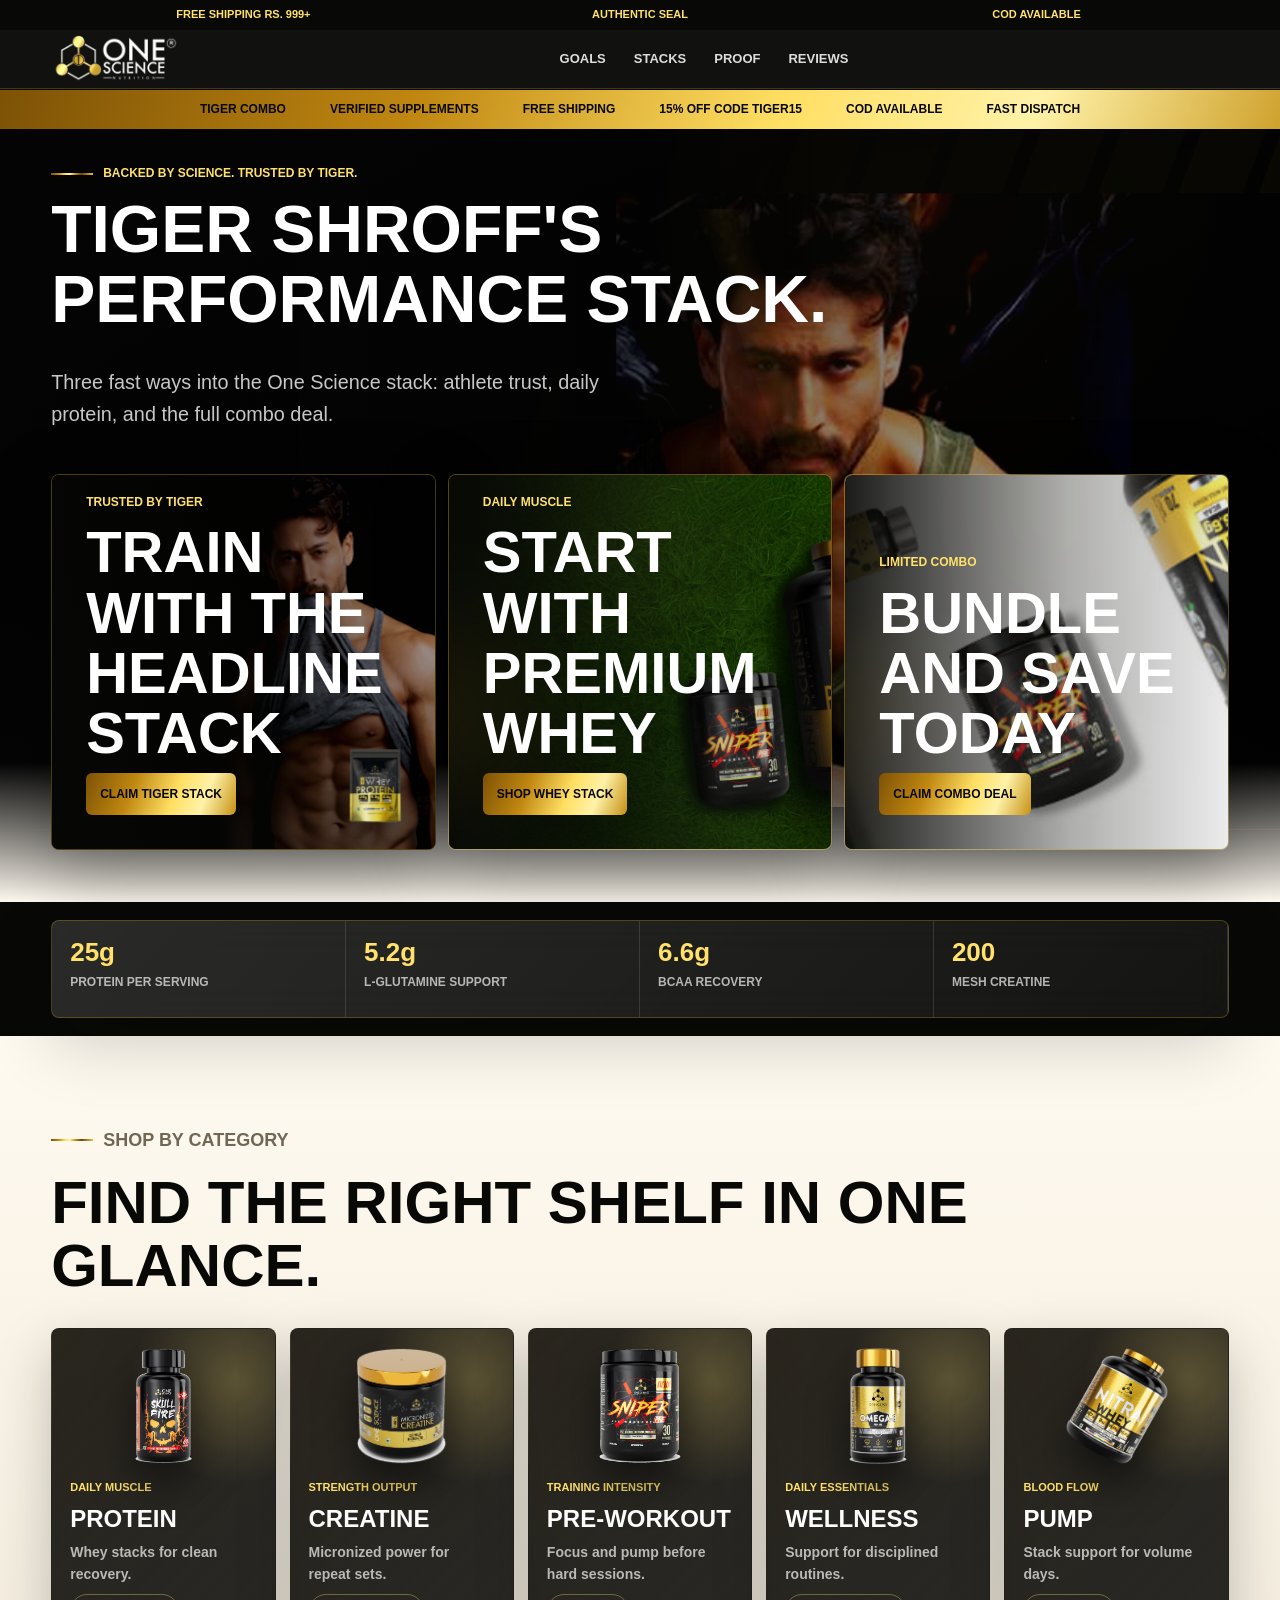
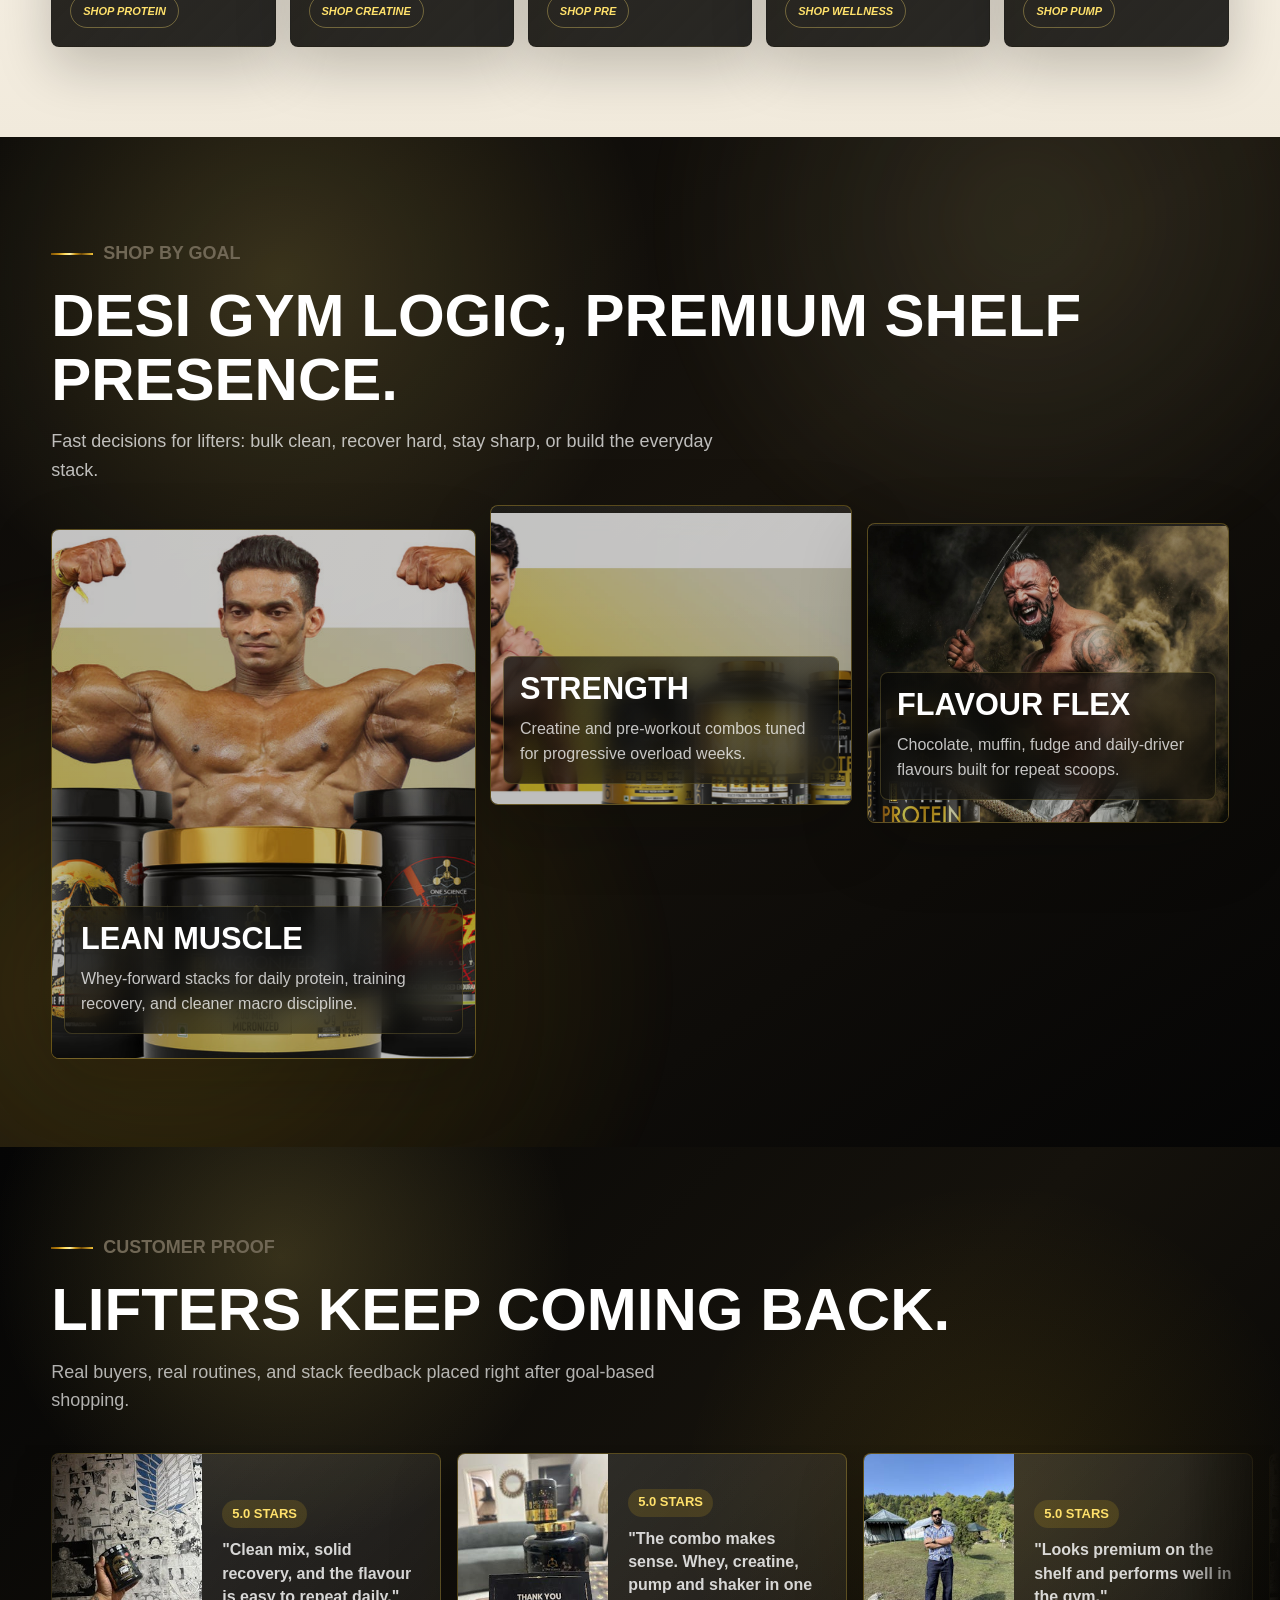
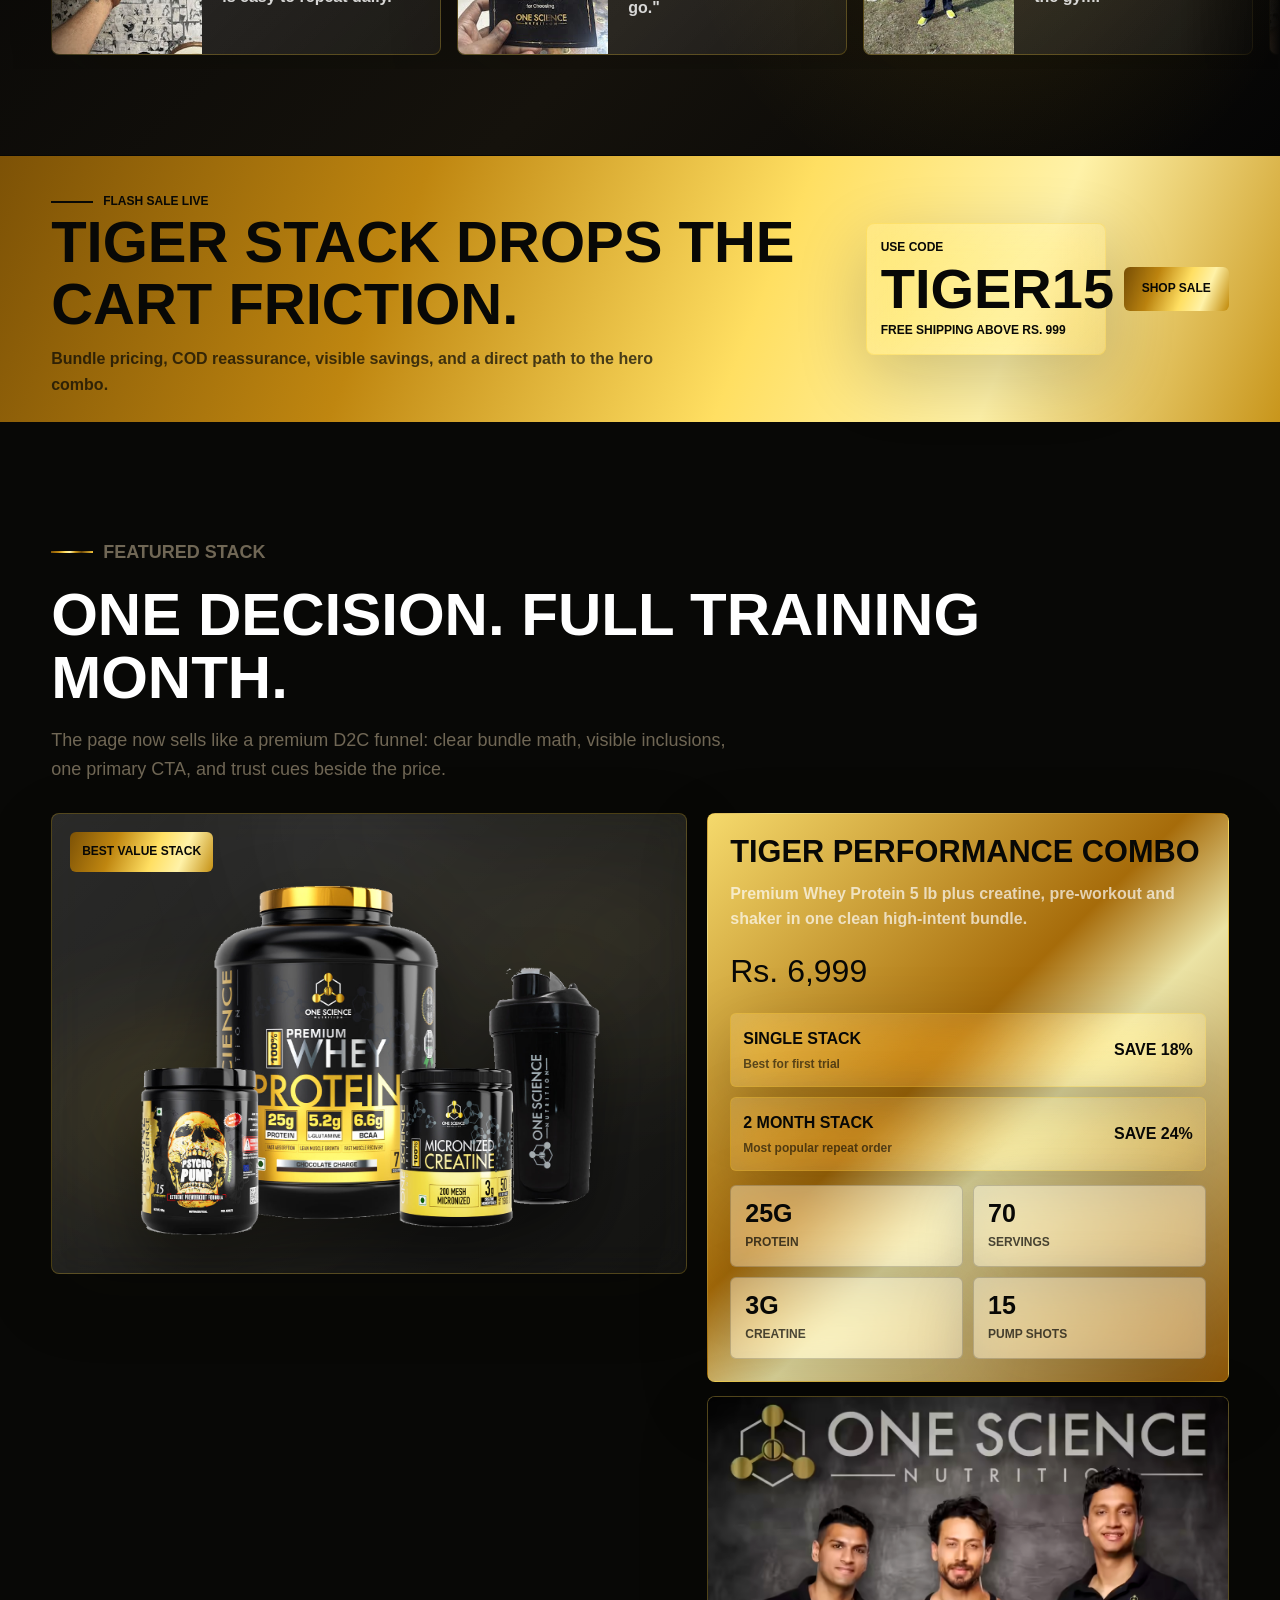
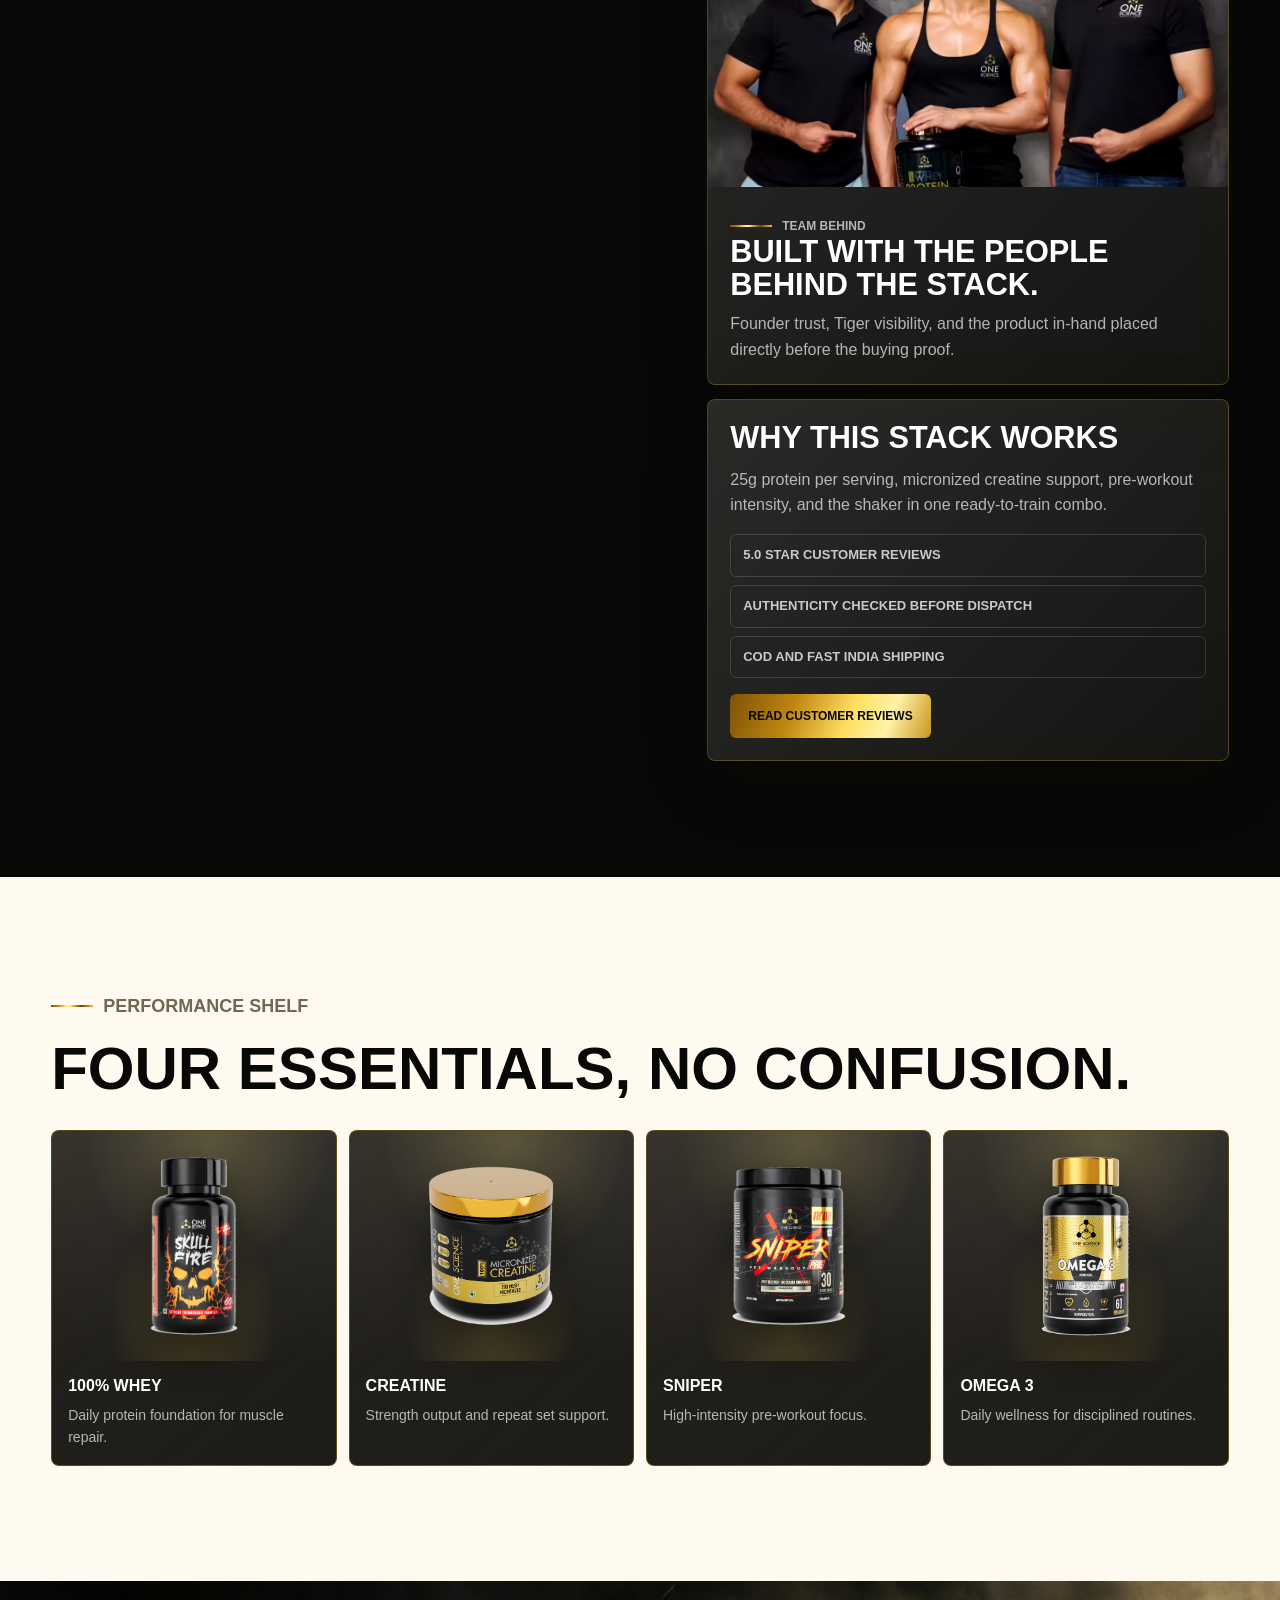
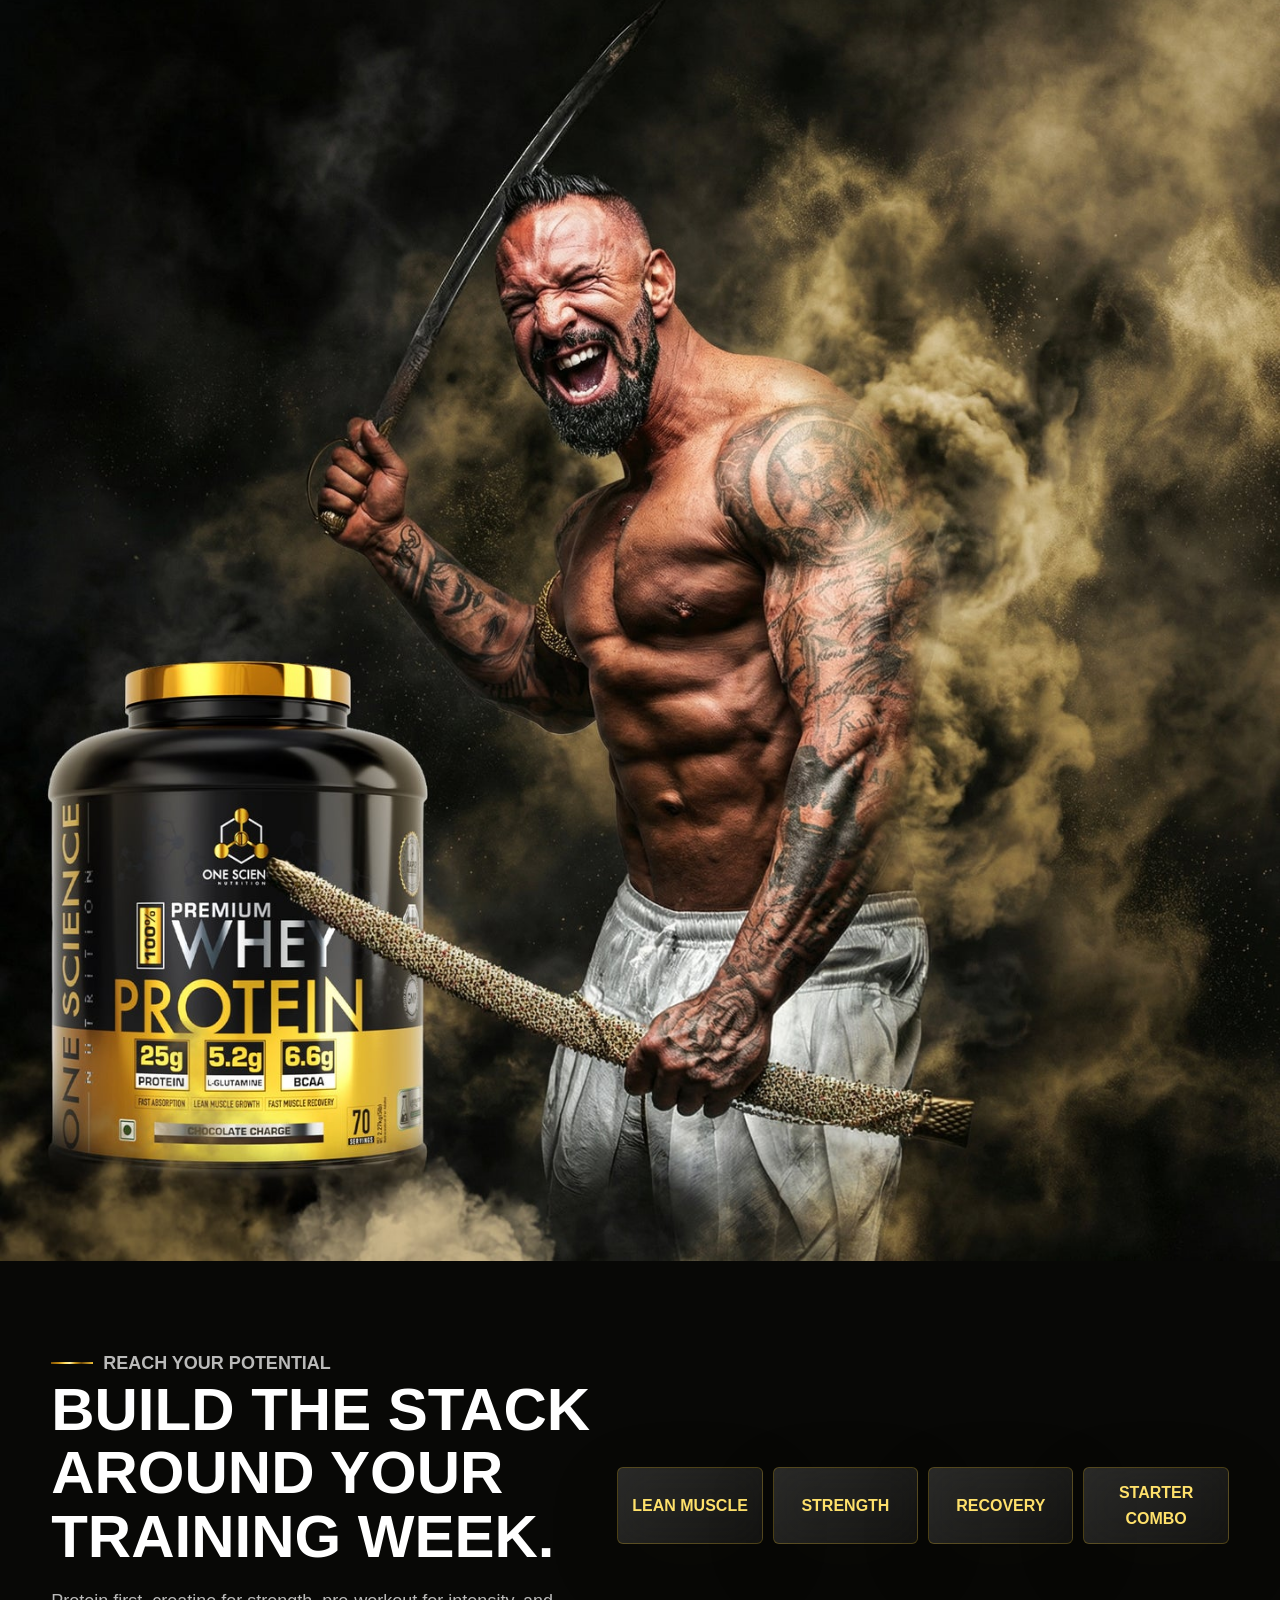
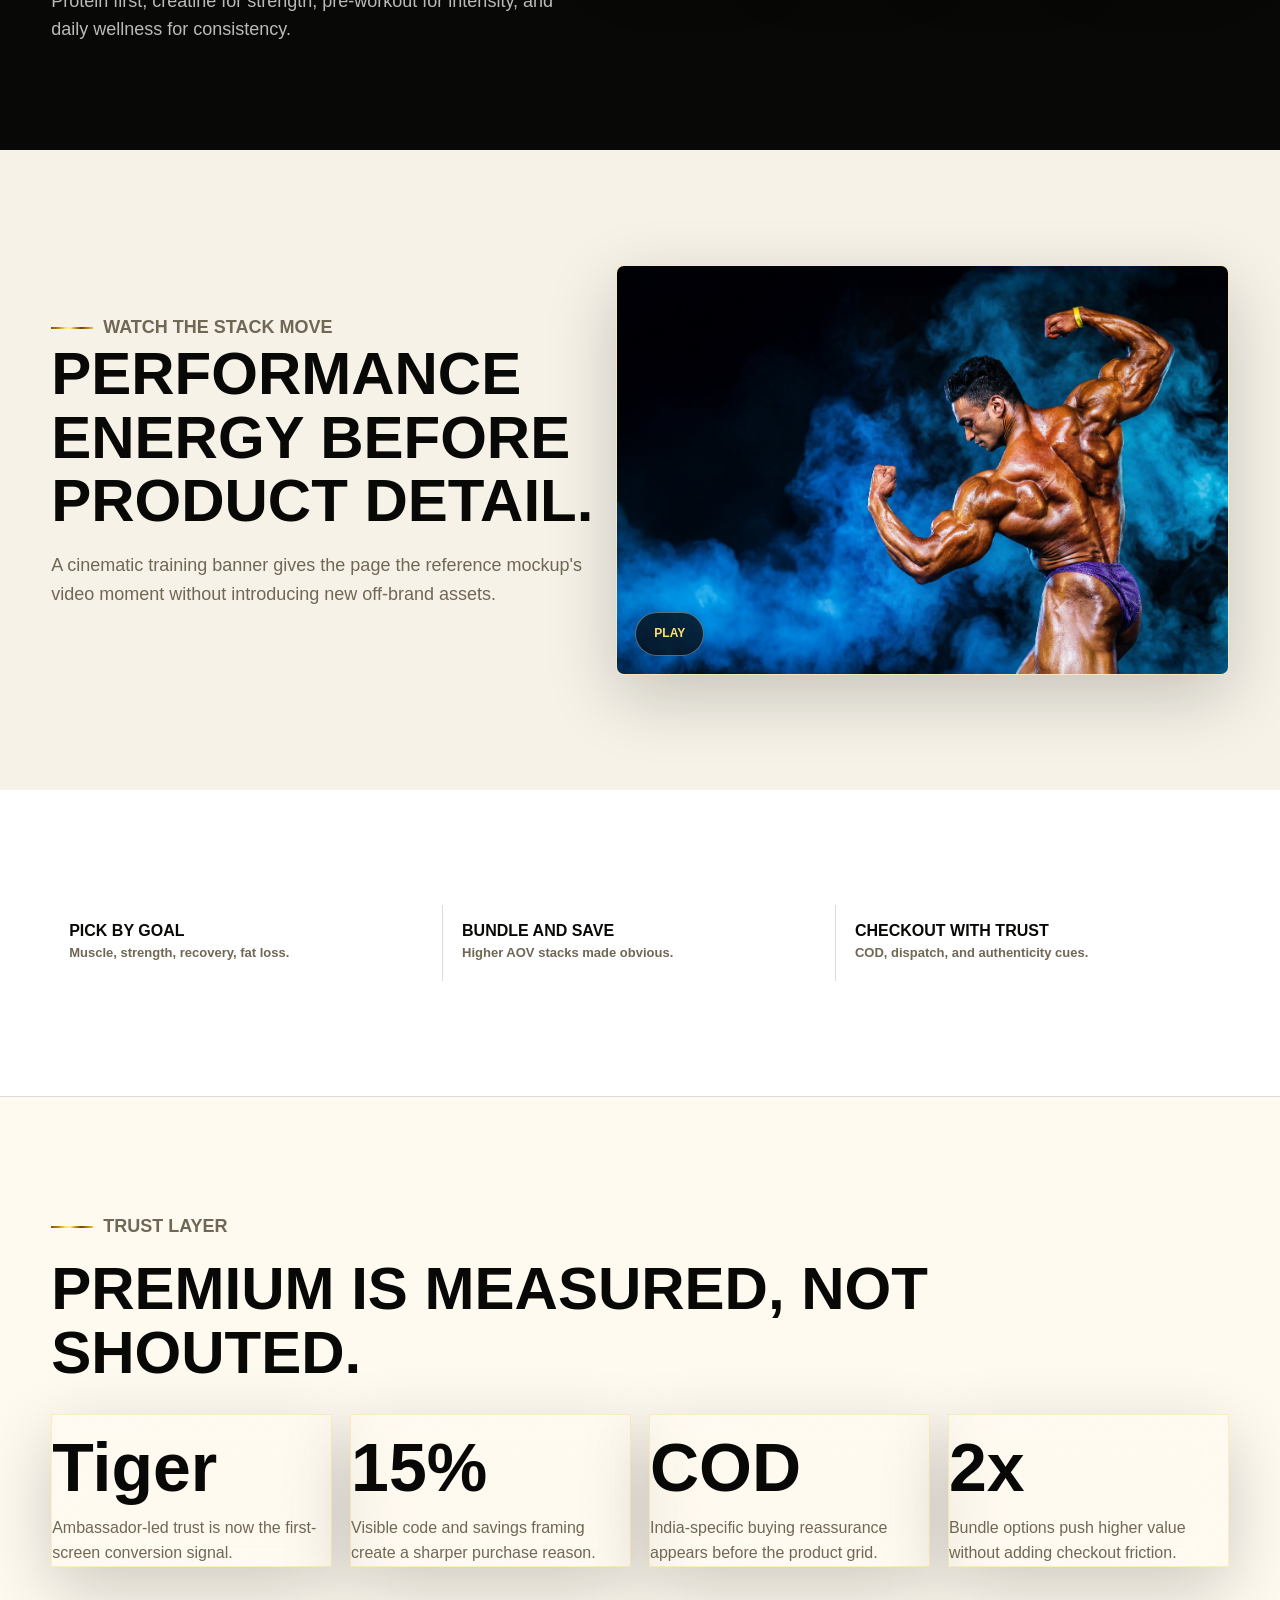
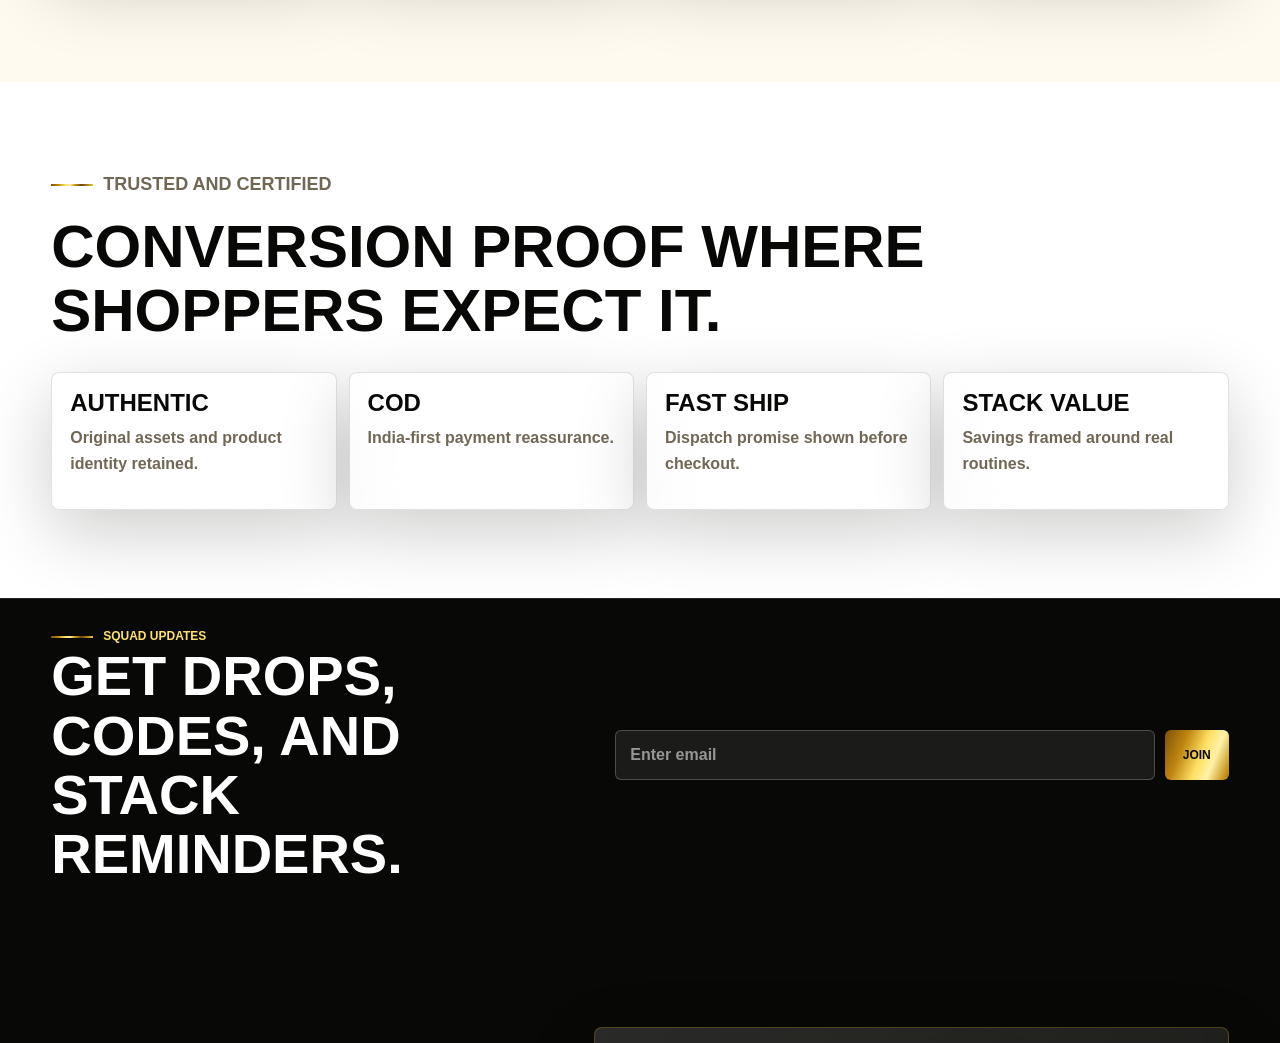
==== commit 942bbf71: "Refine Tiger card black gradient" ====
--- a/index.html
+++ b/index.html
@@ -329,13 +329,14 @@
 
     .hero-tiger .hero-card-bg {
       object-position: 58% center;
-      opacity: .94;
+      opacity: 1;
       filter: saturate(1.04) contrast(1.04);
+      transform: none;
       animation: none;
     }
 
     .hero-tiger:hover .hero-card-bg {
-      transform: translate3d(0, -4px, 0) scale(1.025);
+      transform: none;
     }
 
     .hero-tiger .hero-card-product {
@@ -2311,7 +2312,7 @@
 
       .hero-tiger .hero-card-bg {
         object-position: 56% top;
-        opacity: .9;
+        opacity: 1;
       }
 
       .hero-tiger {
